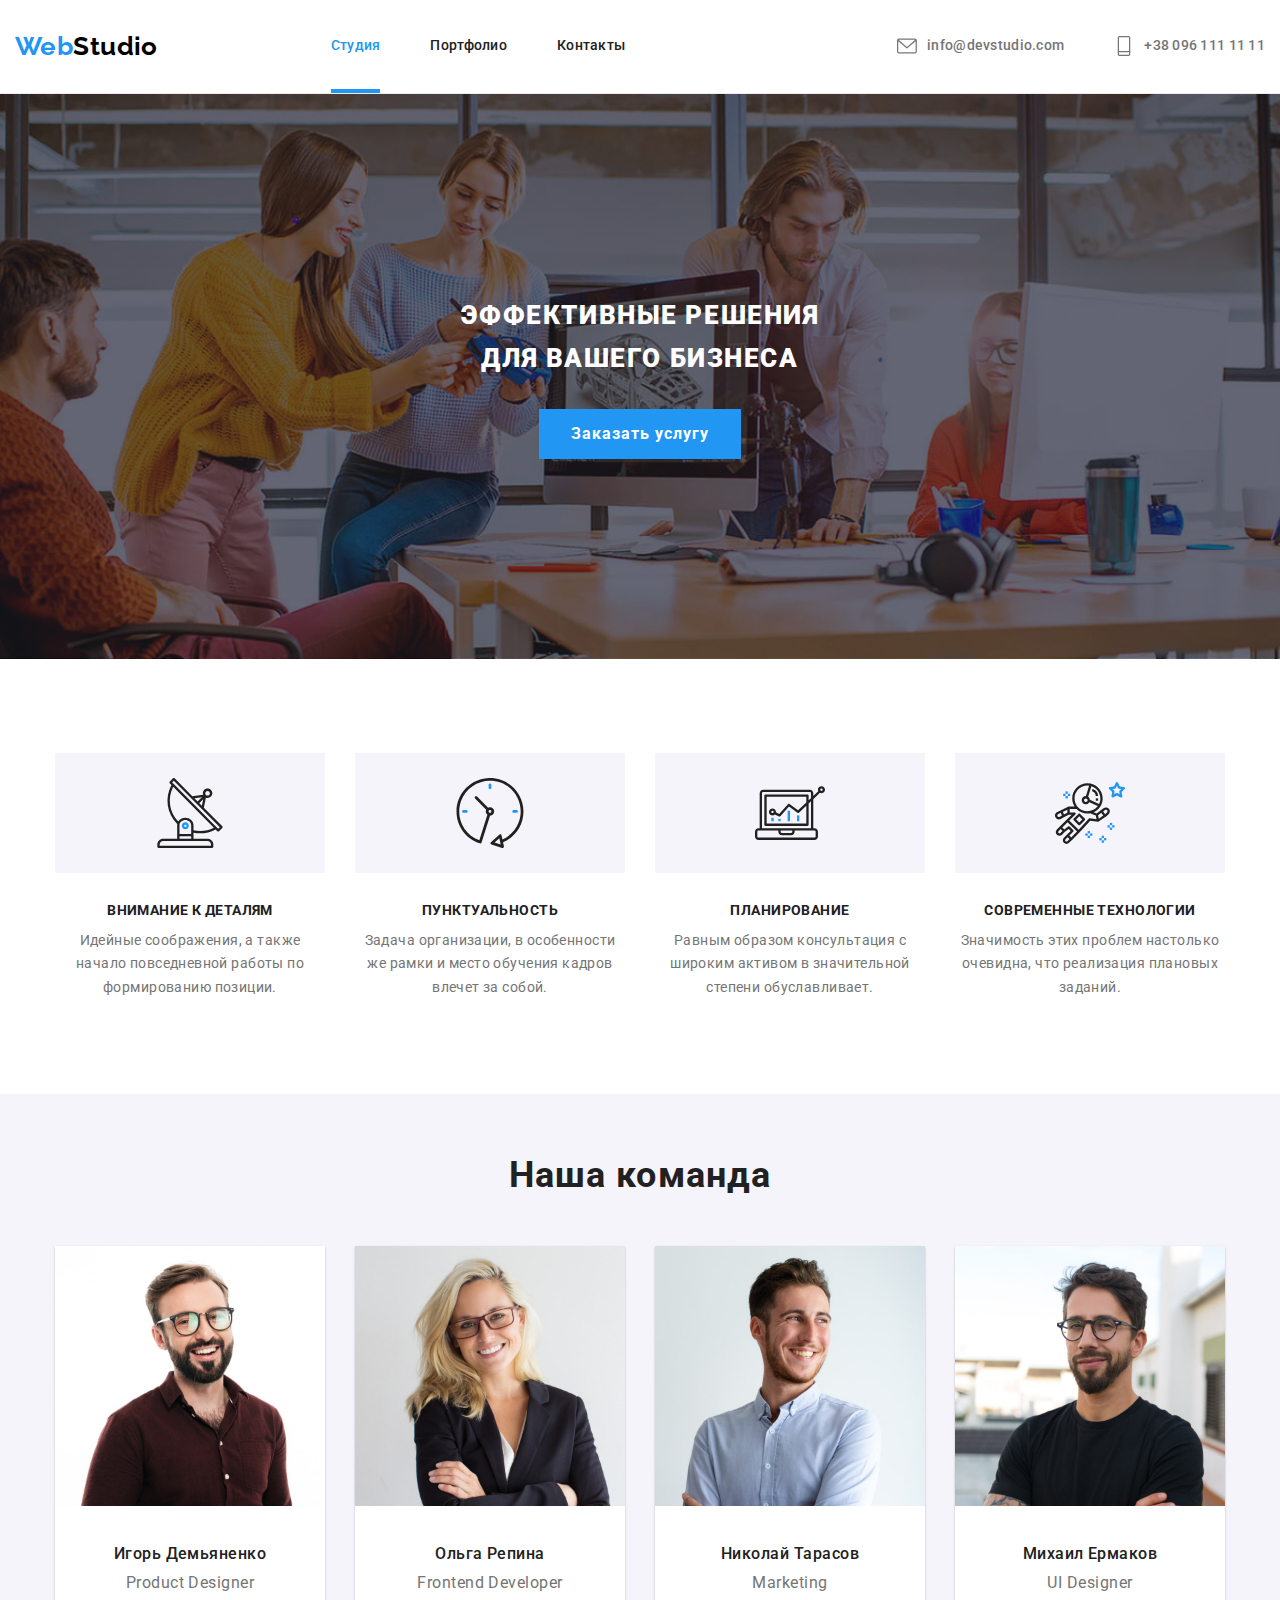
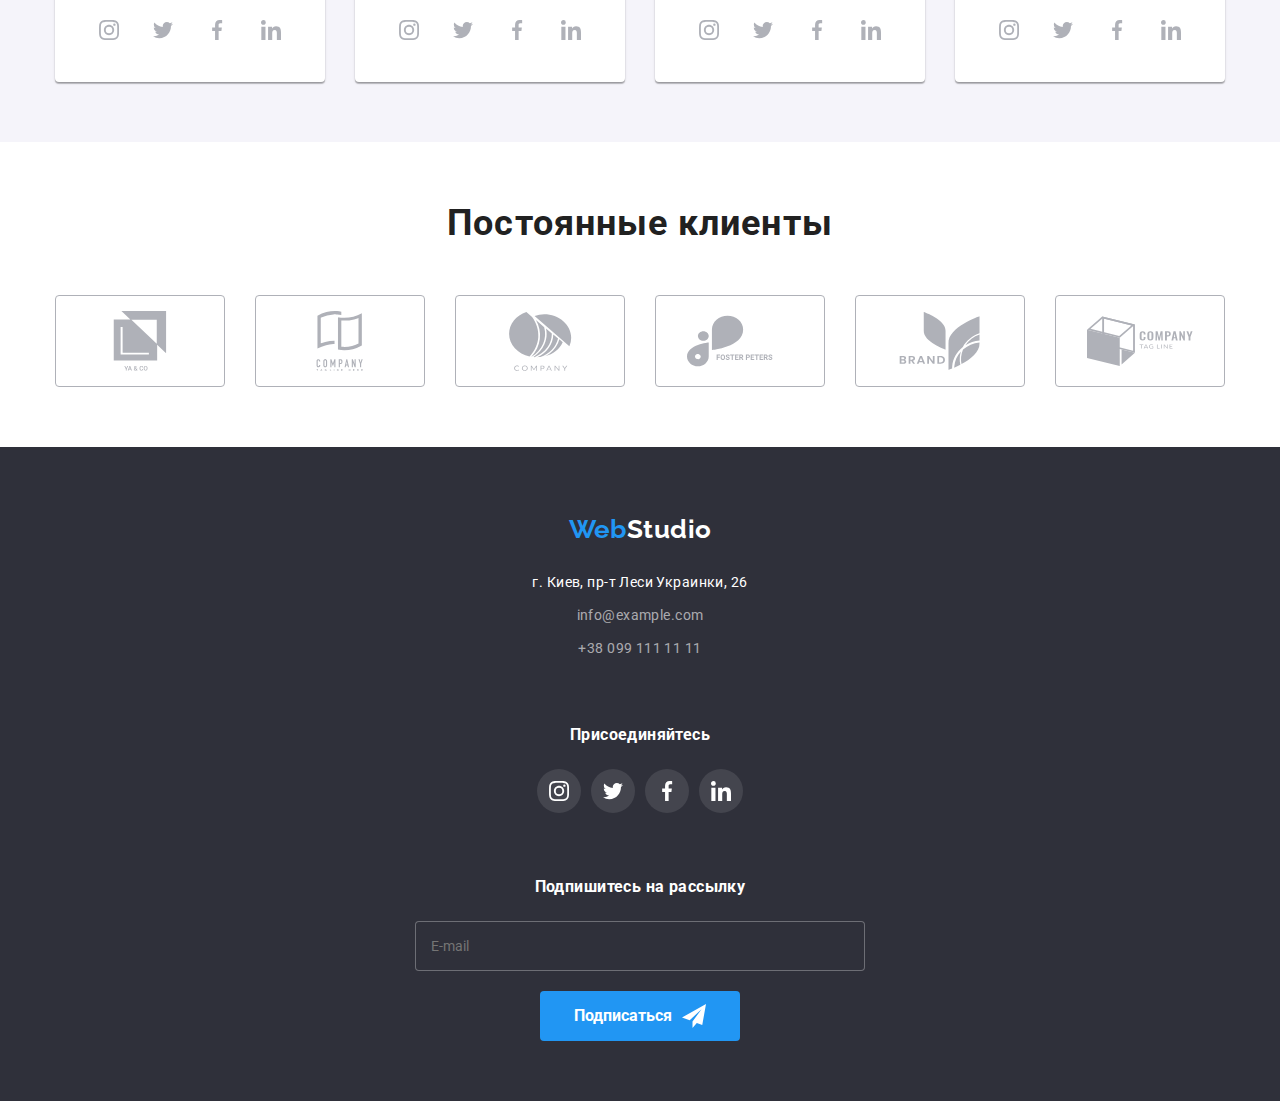
==== index.html @ 477fe124 "Media refactoring z-index for mobile menu fixing" ====
<!DOCTYPE html>
<html lang="ru">
  <head>
    <meta charset="UTF-8" />
    <meta http-equiv="X-UA-Compatible" content="IE=edge" />
    <meta name="viewport" content="width=device-width, initial-scale=1.0" />
    <title>WebStudio | Main</title>

    <!-- Main Fonts-->
    <link rel="preconnect" href="https://fonts.googleapis.com" />
    <link rel="preconnect" href="https://fonts.gstatic.com" crossorigin />
    <link
      href="https://fonts.googleapis.com/css2?family=Raleway:wght@700&family=Roboto:wght@400;500;700;900&display=swap"
      rel="stylesheet"
    />

    <!-- Styles normalize -->
    <link
      rel="stylesheet"
      href="https://cdn.jsdelivr.net/npm/modern-normalize@1.1.0/modern-normalize.min.css"
    />

    <!-- Main styles-->
    <link rel="stylesheet" href="./css/main.min.css" />
    <link rel="stylesheet" href="./css/styles.css" />
  </head>
  <body>
    <header class="header">
      <div class="container header-container">
        <a class="link--top-logo" href="./index.html"
          ><span class="logo__text">Web</span
          ><span class="logo__text logo__text--black">Studio</span></a
        >
        <div class="header__wrap" data-menu>
          <nav class="header__nav">
            <ul class="header__list-nav">
              <li class="header__item-nav">
                <a class="header__link current" href="./index.html">Студия</a>
              </li>
              <li class="header__item-nav">
                <a class="header__link" href="./portfolio.html">Портфолио</a>
              </li>
              <li class="header__item-nav">
                <a class="header__link" href="">Контакты</a>
              </li>
            </ul>
          </nav>
          <!--contacts-->
          <ul class="header__list-contacts">
            <li class="header__item-contacts">
              <a
                class="header__link header__link--main-color"
                href="tel:+380961111111"
              >
                <svg class="header__logo">
                  <use href="./images/sprite_opt.svg#icon-telephone"></use>
                </svg>
                +38 096 111 11 11</a
              >
            </li>
            <li class="header__item-contacts">
              <a
                class="header__link header__link--main-color"
                href="mailto:info@devstudio.com"
              >
                <svg class="header__logo">
                  <use href="./images/sprite_opt.svg#icon-envelope"></use>
                </svg>
                info@devstudio.com
              </a>
            </li>
          </ul>
        </div>
        <button type="button" class="mobile-menu__btn" data-menu-button>
          <svg class="mobile-menu__img">
            <use
              class="mobile-menu__img--open"
              href="images/sprite_opt.svg#mobile-menu-open"
            ></use>
            <use
              class="mobile-menu__img--close"
              href="images/sprite_opt.svg#mobile-menu-close"
            ></use>
          </svg>
        </button>
      </div>
    </header>
    <main>
      <!-- section Hero-->
      <section class="hero">
        <div class="container hero-container">
          <h1 class="hero__title">Эффективные решения для вашего бизнеса</h1>
          <button class="hero__btn" type="button" data-modal-open>
            Заказать услугу
          </button>
        </div>
      </section>
      <!-- section Why we-->
      <section class="whywe">
        <div class="container">
          <h2 class="sub-title--invisible">Почему выбрать нас?</h2>
          <ul class="whywe__list">
            <li class="whywe__item whywe__item--details">
              <h3 class="whywe__title">Внимание к деталям</h3>
              <p class="whywe__txt">
                Идейные соображения, а также начало повседневной работы по
                формированию позиции.
              </p>
            </li>
            <li class="whywe__item whywe__item--punctuality">
              <h3 class="whywe__title">Пунктуальность</h3>
              <p class="whywe__txt">
                Задача организации, в особенности же рамки и место обучения
                кадров влечет за собой.
              </p>
            </li>
            <li class="whywe__item whywe__item--planning">
              <h3 class="whywe__title">Планирование</h3>
              <p class="whywe__txt">
                Равным образом консультация с широким активом в значительной
                степени обуславливает.
              </p>
            </li>
            <li class="whywe__item whywe__item--modern">
              <h3 class="whywe__title">Современные технологии</h3>
              <p class="whywe__txt">
                Значимость этих проблем настолько очевидна, что реализация
                плановых заданий.
              </p>
            </li>
          </ul>
        </div>
      </section>
      <!-- section What we do-->
      <section class="whatwedo">
        <div class="container">
          <h2 class="sub-title">Чем мы занимаемся</h2>
          <ul class="whatwedo__list">
            <li class="whatwedo__item">
              <img
                class="whatwedo__img"
                src="./images/tablet_keyboard-min.jpg"
                alt="Рабочий стол с планшетом и клавиаторой"
                width="370"
                height="294"
              />
              <p class="whatwedo__desc">Десктопные приложения</p>
            </li>
            <li class="whatwedo__item">
              <img
                class="whatwedo__img"
                src="./images/note_phone-min.jpg"
                alt="Рабочий стол с ноутбуком"
                width="370"
                height="294"
              />
              <p class="whatwedo__desc">Мобильные приложения</p>
            </li>
            <li class="whatwedo__item">
              <img
                class="whatwedo__img"
                src="./images/tablet-min.jpg"
                alt="Планшет в руке у человека"
                width="370"
                height="294"
              />
              <p class="whatwedo__desc">Дизайнерские решения</p>
            </li>
          </ul>
        </div>
      </section>
      <!-- section Our team-->
      <section class="ourteam">
        <div class="container">
          <h2 class="sub-title">Наша команда</h2>
          <ul class="ourteam__list">
            <li class="ourteam__item">
              <img
                class="ourteam__img"
                src="./images/demyanenko-min.jpg"
                alt="Игорь Демьяненко"
                width="270"
                height="260"
              />
              <div class="ourteam__box">
                <h3 class="ourteam__title">Игорь Демьяненко</h3>
                <p class="ourteam__text" lang="en">Product Designer</p>
                <ul class="socials__list">
                  <li class="socials__item">
                    <a class="socials__link" href="">
                      <svg class="socials__logo socials__logo--grey">
                        <use
                          href="./images/sprite_opt.svg#icon-instagram"
                        ></use>
                      </svg>
                    </a>
                  </li>
                  <li class="socials__item">
                    <a class="socials__link" href="">
                      <svg class="socials__logo socials__logo--grey">
                        <use href="./images/sprite_opt.svg#icon-twitter"></use>
                      </svg>
                    </a>
                  </li>
                  <li class="socials__item">
                    <a class="socials__link" href="">
                      <svg class="socials__logo socials__logo--grey">
                        <use href="./images/sprite_opt.svg#icon-facebook"></use>
                      </svg>
                    </a>
                  </li>
                  <li class="socials__item">
                    <a class="socials__link" href="">
                      <svg class="socials__logo socials__logo--grey">
                        <use href="./images/sprite_opt.svg#icon-linkedin"></use>
                      </svg>
                    </a>
                  </li>
                </ul>
              </div>
            </li>
            <li class="ourteam__item">
              <img
                class="ourteam__img"
                src="./images/repina-min.jpg"
                alt="Ольга Репина"
                width="270"
                height="260"
              />
              <div class="ourteam__box">
                <h3 class="ourteam__title">Ольга Репина</h3>
                <p class="ourteam__text" lang="en">Frontend Developer</p>
                <ul class="socials__list">
                  <li class="socials__item">
                    <a class="socials__link" href="">
                      <svg class="socials__logo socials__logo--grey">
                        <use
                          href="./images/sprite_opt.svg#icon-instagram"
                        ></use>
                      </svg>
                    </a>
                  </li>
                  <li class="socials__item">
                    <a class="socials__link" href="">
                      <svg class="socials__logo socials__logo--grey">
                        <use href="./images/sprite_opt.svg#icon-twitter"></use>
                      </svg>
                    </a>
                  </li>
                  <li class="socials__item">
                    <a class="socials__link" href="">
                      <svg class="socials__logo socials__logo--grey">
                        <use href="./images/sprite_opt.svg#icon-facebook"></use>
                      </svg>
                    </a>
                  </li>
                  <li class="socials__item">
                    <a class="socials__link" href="">
                      <svg class="socials__logo socials__logo--grey">
                        <use href="./images/sprite_opt.svg#icon-linkedin"></use>
                      </svg>
                    </a>
                  </li>
                </ul>
              </div>
            </li>
            <li class="ourteam__item">
              <img
                class="ourteam__img"
                src="./images/tarasov-min.jpg"
                alt="Николай Тарасов"
                width="270"
                height="260"
              />
              <div class="ourteam__box">
                <h3 class="ourteam__title">Николай Тарасов</h3>
                <p class="ourteam__text" lang="en">Marketing</p>
                <ul class="socials__list">
                  <li class="socials__item">
                    <a class="socials__link" href="">
                      <svg class="socials__logo socials__logo--grey">
                        <use
                          href="./images/sprite_opt.svg#icon-instagram"
                        ></use>
                      </svg>
                    </a>
                  </li>
                  <li class="socials__item">
                    <a class="socials__link" href="">
                      <svg class="socials__logo socials__logo--grey">
                        <use href="./images/sprite_opt.svg#icon-twitter"></use>
                      </svg>
                    </a>
                  </li>
                  <li class="socials__item">
                    <a class="socials__link" href="">
                      <svg class="socials__logo socials__logo--grey">
                        <use href="./images/sprite_opt.svg#icon-facebook"></use>
                      </svg>
                    </a>
                  </li>
                  <li class="socials__item">
                    <a class="socials__link" href="">
                      <svg class="socials__logo socials__logo--grey">
                        <use href="./images/sprite_opt.svg#icon-linkedin"></use>
                      </svg>
                    </a>
                  </li>
                </ul>
              </div>
            </li>
            <li class="ourteam__item">
              <img
                class="ourteam__img"
                src="./images/ermakov-min.jpg"
                alt="Михаил Ермаков"
                width="270"
                height="260"
              />
              <div class="ourteam__box">
                <h3 class="ourteam__title">Михаил Ермаков</h3>
                <p class="ourteam__text" lang="en">UI Designer</p>
                <ul class="socials__list">
                  <li class="socials__item">
                    <a class="socials__link" href="">
                      <svg class="socials__logo socials__logo--grey">
                        <use
                          href="./images/sprite_opt.svg#icon-instagram"
                        ></use>
                      </svg>
                    </a>
                  </li>
                  <li class="socials__item">
                    <a class="socials__link" href="">
                      <svg class="socials__logo socials__logo--grey">
                        <use href="./images/sprite_opt.svg#icon-twitter"></use>
                      </svg>
                    </a>
                  </li>
                  <li class="socials__item">
                    <a class="socials__link" href="">
                      <svg class="socials__logo socials__logo--grey">
                        <use href="./images/sprite_opt.svg#icon-facebook"></use>
                      </svg>
                    </a>
                  </li>
                  <li class="socials__item">
                    <a class="socials__link" href="">
                      <svg class="socials__logo socials__logo--grey">
                        <use href="./images/sprite_opt.svg#icon-linkedin"></use>
                      </svg>
                    </a>
                  </li>
                </ul>
              </div>
            </li>
          </ul>
        </div>
      </section>

      <!-- section Our clients-->
      <section class="ourclients">
        <div class="container">
          <h2 class="sub-title">Постоянные клиенты</h2>
          <ul class="ourclients__list">
            <li class="ourclients__item">
              <a class="ourclients__link" href="">
                <svg class="ourclients__logo" width="41px" height="46.7px">
                  <use href="./images/sprite_opt.svg#icon-logo_yago"></use>
                </svg>
              </a>
            </li>
            <li class="ourclients__item">
              <a class="ourclients__link" href="">
                <svg class="ourclients__logo" width="40px" height="52px">
                  <use href="./images/sprite_opt.svg#icon-logo_company"></use>
                </svg>
              </a>
            </li>
            <li class="ourclients__item">
              <a class="ourclients__link" href="">
                <svg class="ourclients__logo" width="43.46px" height="41.18px">
                  <use href="./images/sprite_opt.svg#icon-logo_company2"></use>
                </svg>
              </a>
            </li>
            <li class="ourclients__item">
              <a class="ourclients__link" href="">
                <svg class="ourclients__logo" width="84.44px" height="40.62px">
                  <use
                    href="./images/sprite_opt.svg#icon-logo_foster"
                  ></use></svg
              ></a>
            </li>
            <li class="ourclients__item">
              <a class="ourclients__link" href="">
                <svg class="ourclients__logo" width="62.644px" height="45.43px">
                  <use
                    href="./images/sprite_opt.svg#icon-logo_brand"
                  ></use></svg
              ></a>
            </li>
            <li class="ourclients__item">
              <a class="ourclients__link" href="">
                <svg class="ourclients__logo" width="93.79px" height="43.93px">
                  <use
                    href="./images/sprite_opt.svg#icon-logo_tagline"
                  ></use></svg
              ></a>
            </li>
          </ul>
        </div>
      </section>
    </main>
    <footer class="footer">
      <div class="container footer-box">
        <div class="footer__wraper">
          <div class="footer__block footer__block--first">
            <a class="link--bottom-logo" href="./index.html"
              ><span class="logo__text">Web</span
              ><span class="logo__text logo__text--white">Studio</span></a
            >
            <address class="address">
              <ul class="footer__list">
                <li class="footer__item">
                  <a
                    class="footer__link footer__link--white"
                    href="https://goo.gl/maps/3AkkoBd3nNiCAt4s5"
                    target="_blank"
                    rel="noreferrer noopener"
                  >
                    г. Киев, пр-т Леси Украинки, 26
                  </a>
                </li>
                <li class="footer__item">
                  <a class="footer__link" href="mailto:info@example.com"
                    >info@example.com</a
                  >
                </li>
                <li class="footer__item">
                  <a class="footer__link" href="tel:+380991111111"
                    >+38 099 111 11 11</a
                  >
                </li>
              </ul>
            </address>
          </div>
          <div class="footer__block">
            <h3 class="footer__title">Присоединяйтесь</h3>
            <div class="footer__item">
              <ul class="socials__list">
                <li class="socials__item">
                  <a class="socials__link" href="">
                    <svg class="socials__logo">
                      <use href="./images/sprite_opt.svg#icon-instagram"></use>
                    </svg>
                  </a>
                </li>
                <li class="socials__item">
                  <a class="socials__link" href="">
                    <svg class="socials__logo">
                      <use href="./images/sprite_opt.svg#icon-twitter"></use>
                    </svg>
                  </a>
                </li>
                <li class="socials__item">
                  <a class="socials__link" href="">
                    <svg class="socials__logo">
                      <use href="./images/sprite_opt.svg#icon-facebook"></use>
                    </svg>
                  </a>
                </li>
                <li class="socials__item">
                  <a class="socials__link" href="">
                    <svg class="socials__logo">
                      <use href="./images/sprite_opt.svg#icon-linkedin"></use>
                    </svg>
                  </a>
                </li>
              </ul>
            </div>
          </div>
        </div>
        <div class="footer__wraper">
          <div class="footer__form">
            <h3 class="footer__title">Подпишитесь на рассылку</h3>
            <form class="subscribe__form" name="footer-subscribe-email-letters">
              <input
                class="subscribe__input"
                type="email"
                name="subscribe-email"
                id="subscribe-email"
                placeholder="E-mail"
              />
              <button class="subscribe__btn" type="submit">
                Подписаться
                <svg class="subscribe__logo">
                  <use href="images/sprite_opt.svg#icon-send"></use>
                </svg>
              </button>
            </form>
          </div>
        </div>
      </div>
    </footer>
    <!--Modal window-->
    <div class="backdrop is-hidden" data-modal>
      <div class="modal__window">
        <button type="button" class="modal__btn" data-modal-close>
          <svg class="modal__img">
            <use href="images/sprite_opt.svg#btn-close"></use>
          </svg>
        </button>

        <h3 class="modal__title">Оставьте свои данные, мы вам перезвоним</h3>
        <form class="modal__form">
          <label class="form__label">
            <span class="form__text">Имя</span>
            <input
              class="form__field"
              type="text"
              name="name"
              placeholder=" "
            />
            <svg class="form__logo">
              <use href="images/sprite_opt.svg#icon-person"></use>
            </svg>
          </label>

          <label class="form__label">
            <span class="form__text">Телефон</span>
            <input class="form__field" type="tel" name="tel" placeholder=" " />
            <svg class="form__logo">
              <use href="images/sprite_opt.svg#icon-phone"></use>
            </svg>
          </label>

          <label class="form__label">
            <span class="form__text">Почта</span>
            <input
              class="form__field"
              type="email"
              name="mail"
              placeholder=" "
            />
            <svg class="form__logo">
              <use href="images/sprite_opt.svg#icon-email"></use>
            </svg>
          </label>

          <label class="form__label">
            <span class="form__text">Комментарий</span>
            <textarea
              class="form__field form__field--textarea"
              name="comments"
              placeholder=" "
              cols="30"
              rows="10"
            ></textarea>
          </label>

          <label class="form__label form__label--checkbox">
            <input
              class="form__input--checked"
              type="checkbox"
              name="agreement"
            />
            <span class="form__input--custom-checked">
              <svg class="form__logo--checked">
                <use href="images/sprite_opt.svg#icon-checked"></use>
              </svg>
            </span>
            <span class="form__text--agreement">
              Соглашаюсь с рассылкой и принимаю
              <span><a href="" class="form__link">Условия договора</a></span>
            </span>
          </label>

          <button class="form__button" type="submit">Отправить</button>
        </form>
      </div>
    </div>
    <!-- Scrip for modal window and mobile menu-->

    <script src="./js/menu.js"></script>
    <script src="./js/modal.js"></script>
  </body>
</html>
---- css/main.min.css ----
:root{--main-font: Roboto, sans-serif;--secondary-font: Raleway, sans-serif;--main-black-color: #212121;--main-color: #757575;--nav-hover-color: #2196f3;--section-background-color: #2f303a}.socials__list,.header__list-nav,.header__list-contacts,.whywe__list,.whatwedo__list,.ourteam__list,.ourclients__list,.menu__list,.examples__list,.footer__list{margin:0;padding:0;list-style:none}.link--top-logo,.link--bottom-logo,.header__link,.examples__link,.footer__link{text-decoration:none}.current.link--top-logo,.current.link--bottom-logo,.current.header__link,.current.examples__link,.current.footer__link{color:var(--nav-hover-color)}@media screen and (min-width: 768px){.current.link--top-logo::after,.current.link--bottom-logo::after,.current.header__link::after,.current.examples__link::after,.current.footer__link::after{content:"";position:absolute;left:0;bottom:-39px;display:block;width:100%;height:4px;background-color:var(--nav-hover-color)}}body{font-family:var(--main-font);font-weight:400;font-size:14px;line-height:1.71;letter-spacing:0.03em;color:var(--main-color);tab-size:0px}h1,h2,h3,h4,h5,p{margin:0px}.container{margin-left:auto;margin-right:auto}@media screen and (min-width: 1200px){.container{padding-left:15px;padding-right:15px}}.sub-title{font-weight:700;font-size:36px;line-height:1.17;letter-spacing:0.03em;text-align:center;margin-bottom:50px;color:var(--main-black-color)}.sub-title--invisible{display:none}.socials__list{display:flex;align-items:center}.socials__item{margin-right:10px}.socials__item:last-child{margin-right:0}.socials__link{display:flex;align-items:center;justify-content:center;width:44px;height:44px;border-radius:50%;background-color:rgba(255,255,255,0.1);transition:background-color 250ms cubic-bezier(0.4, 0, 0.2, 1)}.socials__link:hover,.socials__link:focus{background-color:#2196f3}.socials__logo{width:20px;height:20px;fill:#ffffff}.socials__logo--grey{fill:#afb1b8;transition:fill 250ms cubic-bezier(0.4, 0, 0.2, 1)}.socials__link:hover .socials__logo--grey,.socials__link:focus .socials__logo--grey{fill:#ffffff}.header{position:relative;padding-top:24px;padding-bottom:17px;background-color:#ffffff;border-bottom:1px solid #ececec}@media screen and (min-width: 1200px){.header{padding-bottom:25px}}.header-container{align-items:center;padding-left:15px;padding-right:15px}@media screen and (min-width: 768px){.header-container{display:flex}}@media screen and (min-width: 1200px){.link--top-logo{margin-right:93px}}.link--bottom-logo{display:block;margin-bottom:20px}.logo__text{font-family:var(--secondary-font);font-weight:700;font-size:24px;color:#2196f3}@media screen and (min-width: 1200px){.logo__text{font-size:26px}}.logo__text--white{color:#ffffff}.logo__text--black{color:#000000}.header__wrap{display:flex;justify-content:space-between;width:100%;z-index:1}@media screen and (max-width: 767px){.header__wrap{position:fixed;top:0;left:0;flex-direction:column;justify-content:space-between;width:100%;height:100vh;padding:48px 40px;background-color:#fff;visibility:hidden}.header__wrap.is-open{visibility:visible;pointer-events:initial}}@media screen and (min-width: 768px){.header__wrap{align-items:center;margin-left:80px}}.mobile-menu__btn{position:absolute;right:15px;top:20px;width:40px;height:40px;padding:0;z-index:1;box-sizing:border-box;background-color:transparent;border:0;cursor:pointer}.mobile-menu__btn:hover .mobile-menu__img{fill:#2196f3}.mobile-menu__btn.is-active{position:fixed}@media screen and (min-width: 768px){.mobile-menu__btn{display:none}}.mobile-menu__img{width:40px;height:40px;fill:#000000;transition:fill 250ms cubic-bezier(0.4, 0, 0.2, 1)}.mobile-menu__img--open{opacity:1}.mobile-menu__img--close{opacity:0}.mobile-menu__btn.is-active .mobile-menu__img--open{opacity:0}.mobile-menu__btn.is-active .mobile-menu__img--close{opacity:1}.header__list-nav{padding:0px}@media screen and (min-width: 768px){.header__list-nav{display:flex}}.header__list-contacts{padding:0px}@media screen and (min-width: 768px){.header__list-contacts{display:flex;flex-direction:column}}@media screen and (min-width: 1200px){.header__list-contacts{flex-direction:row}}.header__item-nav{position:relative;margin-right:50px}@media screen and (max-width: 767px){.header__item-nav{margin-bottom:32px}.header__item-nav:last-child{margin-bottom:0px}}.header__item-nav:last-child{margin-right:0px}.header__item-contacts:last-child{order:-1;margin-bottom:12px}@media screen and (min-width: 1200px){.header__item-contacts:last-child{margin-right:50px;margin-bottom:0px}}.header__logo{width:20px;height:20px;margin-right:10px;fill:var(--main-color);transition:fill 250ms cubic-bezier(0.4, 0, 0.2, 1)}.header__link:hover .header__logo,.header__link:focus .header__logo{fill:var(--nav-hover-color)}@media screen and (max-width: 767px){.header__logo{display:none}}.header__link{display:flex;align-items:center;font-weight:500;font-size:12px;line-height:1.14;letter-spacing:0.02em;color:var(--main-black-color);transition:color 250ms cubic-bezier(0.4, 0, 0.2, 1)}.header__link--main-color{color:var(--main-color)}.header__link:hover,.header__link:focus,.header__link:active{color:var(--nav-hover-color)}@media screen and (max-width: 767px){.header__link{font-weight:500;font-size:40px;line-height:1.18;letter-spacing:0.02em}.header__link[href="mailto:info@devstudio.com"]{font-size:24px;line-height:1.67}}@media screen and (min-width: 1200px){.header__link{font-size:14px}}.hero{padding:200px 0px;max-width:1600px;background-image:linear-gradient(rgba(47,48,58,0.4), rgba(47,48,58,0.4)),url(../images/hero_bg_Img.png);background-repeat:no-repeat;background-position:center;background-size:cover}.hero-container{text-align:center}.hero__title{font-weight:900;font-size:26px;line-height:1.62;max-width:360px;margin-left:auto;margin-right:auto;margin-bottom:30px;letter-spacing:0.06em;text-transform:uppercase;color:#ffffff}.hero__btn{font-family:inherit;font-weight:700;font-size:16px;line-height:1.87;text-align:center;letter-spacing:0.06em;padding:10px 32px;border:0px;cursor:pointer;background-color:#2196f3;color:#ffffff;transition:background-color 250ms cubic-bezier(0.4, 0, 0.2, 1)}.hero__btn:hover{background-color:#188ce8}.whywe{padding-top:94px;padding-bottom:94px}.whywe__list{display:flex;flex-wrap:wrap;margin:-15px;margin-left:auto;margin-right:auto}@media screen and (min-width: 480px){.whywe__list{max-width:480px}}@media screen and (min-width: 768px){.whywe__list{max-width:768px}}@media screen and (min-width: 1200px){.whywe__list{max-width:1200px;flex-wrap:nowrap}}.whywe__item{width:100%;max-width:450px;text-align:center;margin:15px}@media screen and (min-width: 768px){.whywe__item{flex-basis:354px}}@media screen and (min-width: 1200px){.whywe__item{flex-basis:270px}}.whywe__item::before{display:block;content:"";width:100%;max-width:450px;height:120px;margin-bottom:30px;background-size:contain;background-position:center;background-repeat:no-repeat;background-size:auto 70px;background-color:#f5f4fa}@media screen and (min-width: 768px){.whywe__item::before{flex-basis:354px}}@media screen and (min-width: 1200px){.whywe__item::before{flex-basis:270px}}.whywe__item--details::before{background-image:url(../images/antenna.svg)}.whywe__item--punctuality::before{background-image:url(../images/clock.svg)}.whywe__item--planning::before{background-image:url(../images/diagram.svg)}.whywe__item--modern::before{background-image:url(../images/astronaut.svg)}.whywe__title{font-weight:700;font-size:14px;line-height:1.14;letter-spacing:0.03em;text-transform:uppercase;margin-bottom:10px;color:var(--main-black-color)}.whywe__text{font-size:14px;line-height:1.71;letter-spacing:0.03em;color:var(--main-color)}@media screen and (max-width: 1480px){.whatwedo{display:none}}.whatwedo__list{display:flex}.whatwedo__item{position:relative;margin-right:30px}.whatwedo__item:last-child{margin-right:0}.whatwedo__desc{display:flex;position:absolute;width:370px;height:70px;right:0;bottom:0;align-items:center;justify-content:center;font-family:"Roboto";font-style:normal;font-weight:700;font-size:14px;line-height:1.14;text-align:center;letter-spacing:0.03em;text-transform:uppercase;color:#ffffff;background-color:rgba(47,48,58,0.8)}.ourteam{padding-top:60px;padding-bottom:60px;background-color:#f5f4fa}.ourteam__list{display:flex;flex-wrap:wrap;margin:-15px;margin-left:auto;margin-right:auto}@media screen and (min-width: 480px){.ourteam__list{max-width:480px}}@media screen and (min-width: 768px){.ourteam__list{max-width:768px}}@media screen and (min-width: 1200px){.ourteam__list{max-width:1200px;flex-wrap:nowrap}}.ourteam__item{background-color:#ffffff;width:100%;max-width:450px;text-align:center;margin:15px;box-shadow:0px 1px 3px rgba(0,0,0,0.12),0px 1px 1px rgba(0,0,0,0.14),0px 2px 1px rgba(0,0,0,0.2);border-radius:0px 0px 4px 4px}@media screen and (min-width: 768px){.ourteam__item{flex-basis:354px}}@media screen and (min-width: 1200px){.ourteam__item{flex-basis:270px}}.ourteam__box{display:flex;flex-direction:column;align-items:center;padding-top:30px;padding-bottom:30px}.ourteam__title{display:block;font-weight:500;font-size:16px;line-height:19px;letter-spacing:0.03em;margin-bottom:10px;color:#212121}.ourteam__text{display:block;padding-bottom:16px;font-size:16px;line-height:1.19;letter-spacing:0.03em;color:var(--main-color)}.ourclients{padding-top:60px;padding-bottom:60px}.ourclients__list{display:flex;justify-content:center;flex-wrap:wrap;margin:-15px;margin-left:auto;margin-right:auto}@media screen and (min-width: 480px){.ourclients__list{max-width:480px}}@media screen and (min-width: 756px){.ourclients__list{max-width:756px}}@media screen and (min-width: 1200px){.ourclients__list{max-width:1200px;flex-wrap:nowrap}}.ourclients__item{flex-basis:210px;height:92px;margin:15px}@media screen and (min-width: 1200px){.ourclients__item{flex-basis:170px}}.ourclients__link{display:flex;align-items:center;justify-content:center;width:100%;height:100%;border:1px solid #afb1b8;box-sizing:border-box;border-radius:4px;transition:border 250ms cubic-bezier(0.4, 0, 0.2, 1)}.ourclients__link:hover,.ourclients__link:focus{border:1px solid #2196f3}.ourclients__logo{width:106px;height:60px;fill:#afb1b8;transition:fill 250ms cubic-bezier(0.4, 0, 0.2, 1)}.ourclients__link:hover .ourclients__logo,.ourclients__link:focus .ourclients__logo{fill:#2196f3}.menu__list{display:flex;justify-content:center;margin-bottom:50px}.menu__item:not(:last-child){margin-right:8px}.menu__btn{font-family:inherit;font-weight:500;font-size:16px;line-height:1.62;padding:6px 22px;text-align:center;letter-spacing:0.03em;cursor:pointer;background-color:#f5f4fa;color:var(--main-black-color);border:0px;border-radius:4px;transition:background-color 250ms cubic-bezier(0.4, 0, 0.2, 1),color 250ms cubic-bezier(0.4, 0, 0.2, 1),box-shadow 250ms cubic-bezier(0.4, 0, 0.2, 1)}.menu__btn:hover,.menu__btn:focus,.menu__btn:active{background-color:var(--nav-hover-color);color:#ffffff;box-shadow:0px 3px 1px rgba(0,0,0,0.1),0px 1px 2px rgba(0,0,0,0.08),0px 2px 2px rgba(0,0,0,0.12)}.examples__list{display:flex;flex-wrap:wrap;row-gap:30px;column-gap:30px}.examples__item{background-color:#ffffff}.examples__wrap{position:relative;overflow:hidden}.examples__desc{display:block;position:absolute;align-items:center;justify-content:center;top:0;left:0;width:100%;height:100%;padding:63px 24px;font-family:"Roboto";font-style:normal;font-weight:400;font-size:18px;line-height:1.56;letter-spacing:0.03em;color:#ffffff;background-color:rgba(33,150,243,0.9);transform:translatey(302px);transition-property:transform;transition-duration:250ms;transition-timing-function:cubic-bezier(0.4, 0, 0.2, 1)}.examples__link:hover .examples__desc{transform:translateY(0)}.examples__link{display:block;transition:box-shadow 250ms cubic-bezier(0.4, 0, 0.2, 1)}.examples__link:hover,.examples__link:focus{box-shadow:0px 1px 1px rgba(0,0,0,0.12),0px 4px 4px rgba(0,0,0,0.06),1px 4px 6px rgba(0,0,0,0.16)}.examples__box{padding:20px 24px;border-bottom:1px solid #eeeeee;border-left:1px solid #eeeeee;border-right:1px solid #eeeeee}.examples__title{font-weight:700;font-size:18px;line-height:2;letter-spacing:0.06em;margin-bottom:4px;color:var(--main-black-color)}.examples__text{font-size:16px;line-height:1.87;letter-spacing:0.03em;color:var(--main-color)}.portfolio{padding-top:94px;padding-bottom:94px}.menu__list{display:flex;justify-content:center;margin-bottom:50px}.menu__item:not(:last-child){margin-right:8px}.menu__btn{font-family:inherit;font-weight:500;font-size:16px;line-height:1.62;padding:6px 22px;text-align:center;letter-spacing:0.03em;cursor:pointer;background-color:#f5f4fa;color:var(--main-black-color);border:0px;border-radius:4px;transition:background-color 250ms cubic-bezier(0.4, 0, 0.2, 1),color 250ms cubic-bezier(0.4, 0, 0.2, 1),box-shadow 250ms cubic-bezier(0.4, 0, 0.2, 1)}.menu__btn:hover,.menu__btn:focus,.menu__btn:active{background-color:var(--nav-hover-color);color:#ffffff;box-shadow:0px 3px 1px rgba(0,0,0,0.1),0px 1px 2px rgba(0,0,0,0.08),0px 2px 2px rgba(0,0,0,0.12)}.examples__list{display:flex;flex-wrap:wrap;row-gap:30px;column-gap:30px}.examples__item{background-color:#ffffff}.examples__wrap{position:relative;overflow:hidden}.examples__desc{display:block;position:absolute;align-items:center;justify-content:center;top:0;left:0;width:100%;height:100%;padding:63px 24px;font-family:"Roboto";font-style:normal;font-weight:400;font-size:18px;line-height:1.56;letter-spacing:0.03em;color:#ffffff;background-color:rgba(33,150,243,0.9);transform:translatey(302px);transition-property:transform;transition-duration:250ms;transition-timing-function:cubic-bezier(0.4, 0, 0.2, 1)}.examples__link:hover .examples__desc{transform:translateY(0)}.examples__link{display:block;transition:box-shadow 250ms cubic-bezier(0.4, 0, 0.2, 1)}.examples__link:hover,.examples__link:focus{box-shadow:0px 1px 1px rgba(0,0,0,0.12),0px 4px 4px rgba(0,0,0,0.06),1px 4px 6px rgba(0,0,0,0.16)}.examples__box{padding:20px 24px;border-bottom:1px solid #eeeeee;border-left:1px solid #eeeeee;border-right:1px solid #eeeeee}.examples__title{font-weight:700;font-size:18px;line-height:2;letter-spacing:0.06em;margin-bottom:4px;color:var(--main-black-color)}.examples__text{font-size:16px;line-height:1.87;letter-spacing:0.03em;color:var(--main-color)}.footer{padding-top:60px;padding-bottom:60px;background-color:var(--section-background-color)}.footer__block{display:flex;flex-direction:column;align-items:center;width:100%;margin-bottom:60px}.footer__item:not(:last-child){margin-bottom:9px}.footer__link{font-style:normal;font-size:14px;line-height:1.71;letter-spacing:0.03em;color:rgba(255,255,255,0.6)}.footer__link--white{color:#ffffff}.footer-box{text-align:center;margin-left:15px;margin-right:15px}.footer__title{color:white;margin-bottom:20px}.subscribe__form{display:flex;flex-direction:column;align-items:center;width:100%}.subscribe__input{width:100%;max-width:450px;height:50px;padding:15px;margin-left:15px;margin-right:15px;margin-bottom:20px;outline:none;border-radius:4px;border:1px solid rgba(255,255,255,0.3);background-color:#2f303a;color:rgba(255,255,255,0.6)}.subscribe__btn{display:flex;align-items:center;justify-content:center;width:200px;height:50px;border:0;border-radius:4px;font-family:"Roboto";font-style:normal;font-weight:700;font-size:16px;line-height:1.88;color:#ffffff;background-color:#2196f3;cursor:pointer}.subscribe__logo{width:24px;height:24px;margin-left:10px;fill:#ffffff}.backdrop{position:fixed;width:100vw;height:100vh;top:0px;left:50%;transform:translateX(-50%);background-color:rgba(0,0,0,0.2);opacity:1;visibility:visible;pointer-events:initial;transition:opacity 250ms, visibility 250ms}.modal__window{position:absolute;top:50%;left:50%;transform:translate(-50%, -50%);width:528px;height:581px;padding:0 40px;background-color:#ffffff}.modal__btn{position:absolute;right:8px;top:8px;width:30px;height:30px;border-radius:50%;background-color:#ffffff;border:1px solid rgba(0,0,0,0.1);box-sizing:border-box;cursor:pointer}.modal__btn:hover .modal__img{fill:#2196f3}.modal__img{width:11px;height:11px;fill:#000000;transition:fill 250ms cubic-bezier(0.4, 0, 0.2, 1)}.modal__form{display:flex;flex-direction:column;align-items:center}.modal__title{margin-top:40px;margin-bottom:20px;font-family:"Roboto";font-style:normal;font-weight:700;font-size:20px;line-height:1.15;text-align:center;letter-spacing:0.03em;color:#212121}.is-hidden{opacity:0;visibility:hidden;pointer-events:none}.form__label{position:relative;display:flex;flex-direction:column;margin-bottom:10px;width:100%}.form__label--checkbox{position:relative;display:flex;flex-direction:row;align-items:baseline}.form__text{margin-bottom:4px;font-family:"Roboto";font-style:normal;font-weight:400;font-size:12px;line-height:1.17;letter-spacing:0.01em;color:#757575}.form__text--agreement{font-size:14px;letter-spacing:0.03em}.form__link{color:#2196f3}.form__field{width:100%;height:40px;padding:11px 12px;padding-left:28px;outline:none;cursor:pointer;border:1px solid rgba(33,33,33,0.2);box-sizing:border-box;border-radius:4px;transition:border-color 250ms cubic-bezier(0.4, 0, 0.2, 1)}.form__field--textarea{resize:none;height:120px}.form__field:hover,.form__field:focus{border:2px solid #2196f3}.form__logo{position:absolute;top:30px;left:11px;width:18px;height:18px;fill:#212121;transition:fill 250ms cubic-bezier(0.4, 0, 0.2, 1)}.form__logo--checked{width:11px;height:8px}.form__field:hover+.form__logo,.form__field:focus+.form__logo{fill:#2196f3}.form__input--checked{position:absolute;top:0;right:0;-webkit-appearance:none;-moz-appearance:none;appearance:none}.form__input--custom-checked{display:flex;align-items:center;justify-content:center;width:16px;height:15px;border:1px solid;border-color:#000000;border-radius:2px;margin-right:7px;transition:background-color 250ms cubic-bezier(0.4, 0, 0.2, 1),border-color 250ms cubic-bezier(0.4, 0, 0.2, 1)}.form__input--checked:focus+.form__input--custom-checked{border-color:#2196f3}.form__input--checked:checked+.form__input--custom-checked{border-color:#2196f3;background-color:#2196f3}.form__button{width:200px;height:50px;background:#2196f3;border:0;border-radius:4px;transition:background-color 250ms cubic-bezier(0.4, 0, 0.2, 1),box-shadow 250ms cubic-bezier(0.4, 0, 0.2, 1);color:#ffffff;font-family:"Roboto";font-style:normal;font-weight:700;font-size:16px;line-height:1.88;cursor:pointer}.form__button:hover{background-color:#188ce8;box-shadow:0px 4px 4px rgba(0,0,0,0.15)}
/*# sourceMappingURL=main.min.css.map */
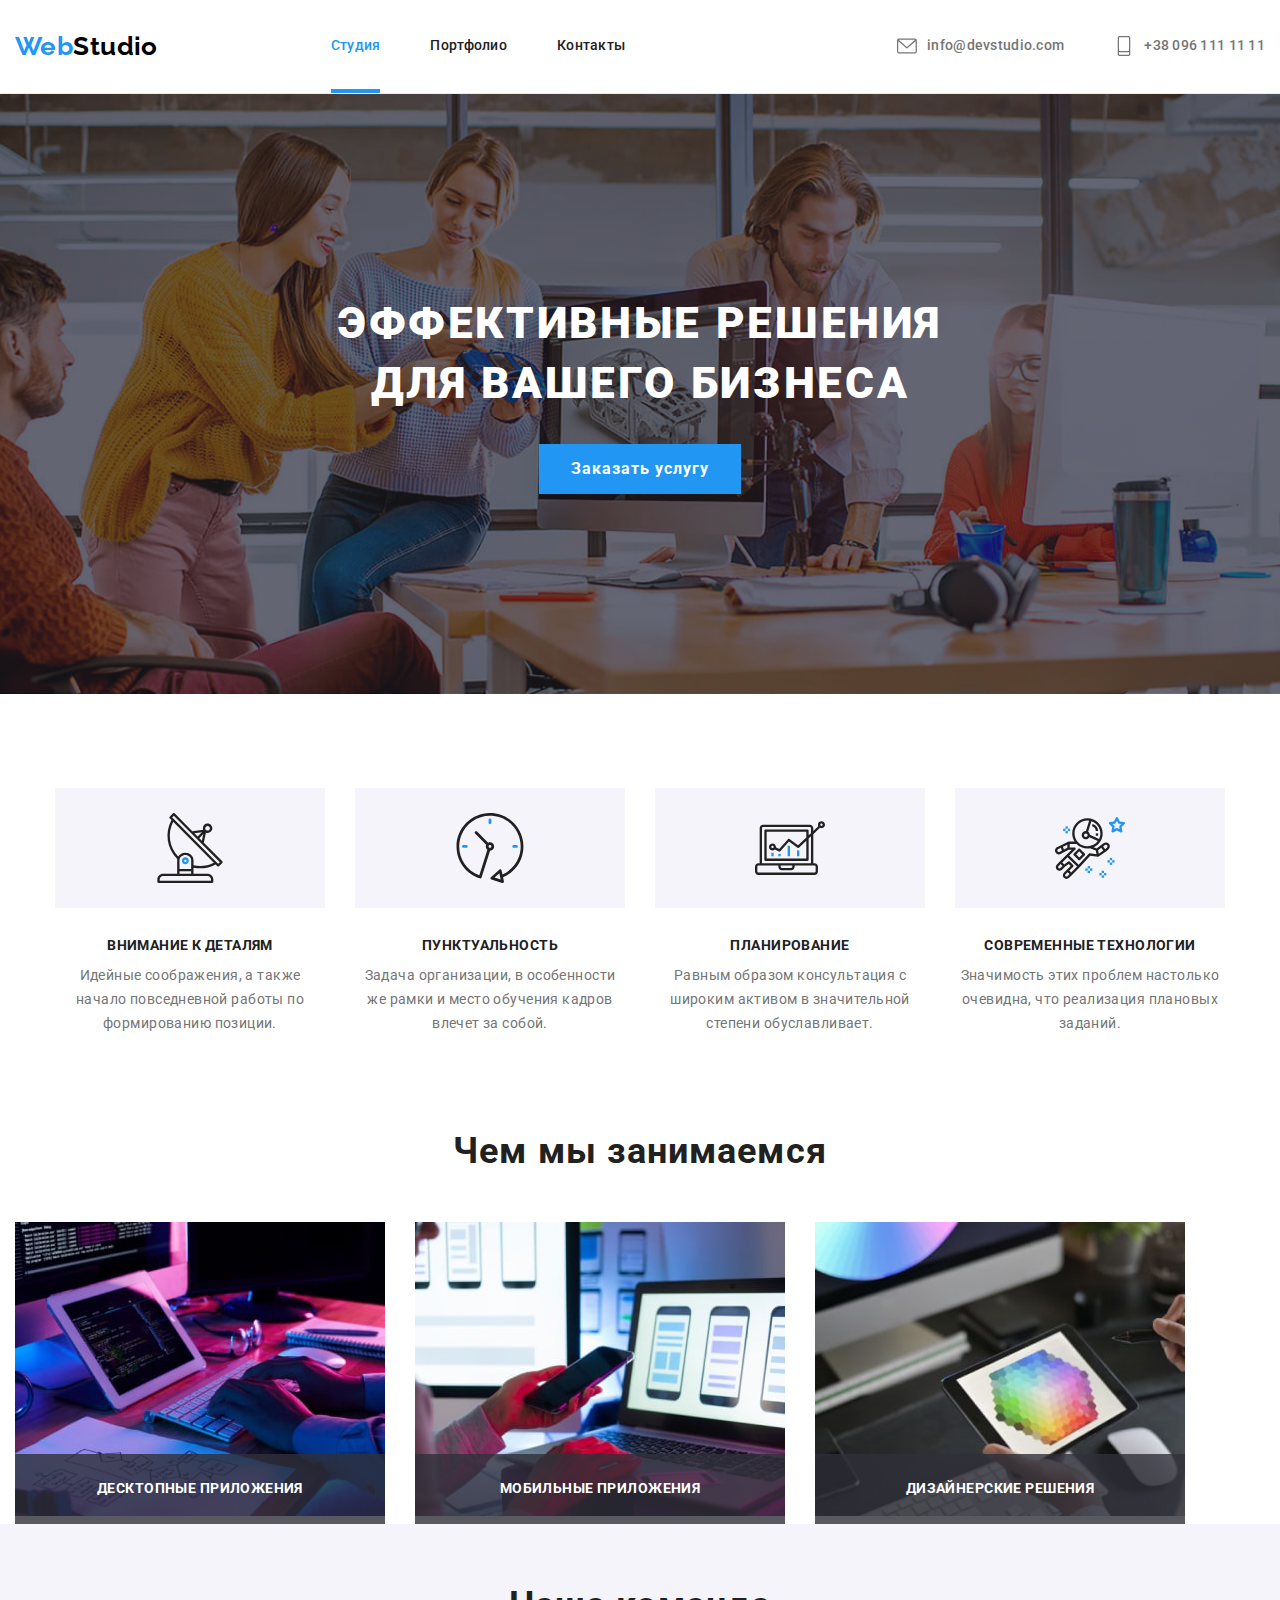
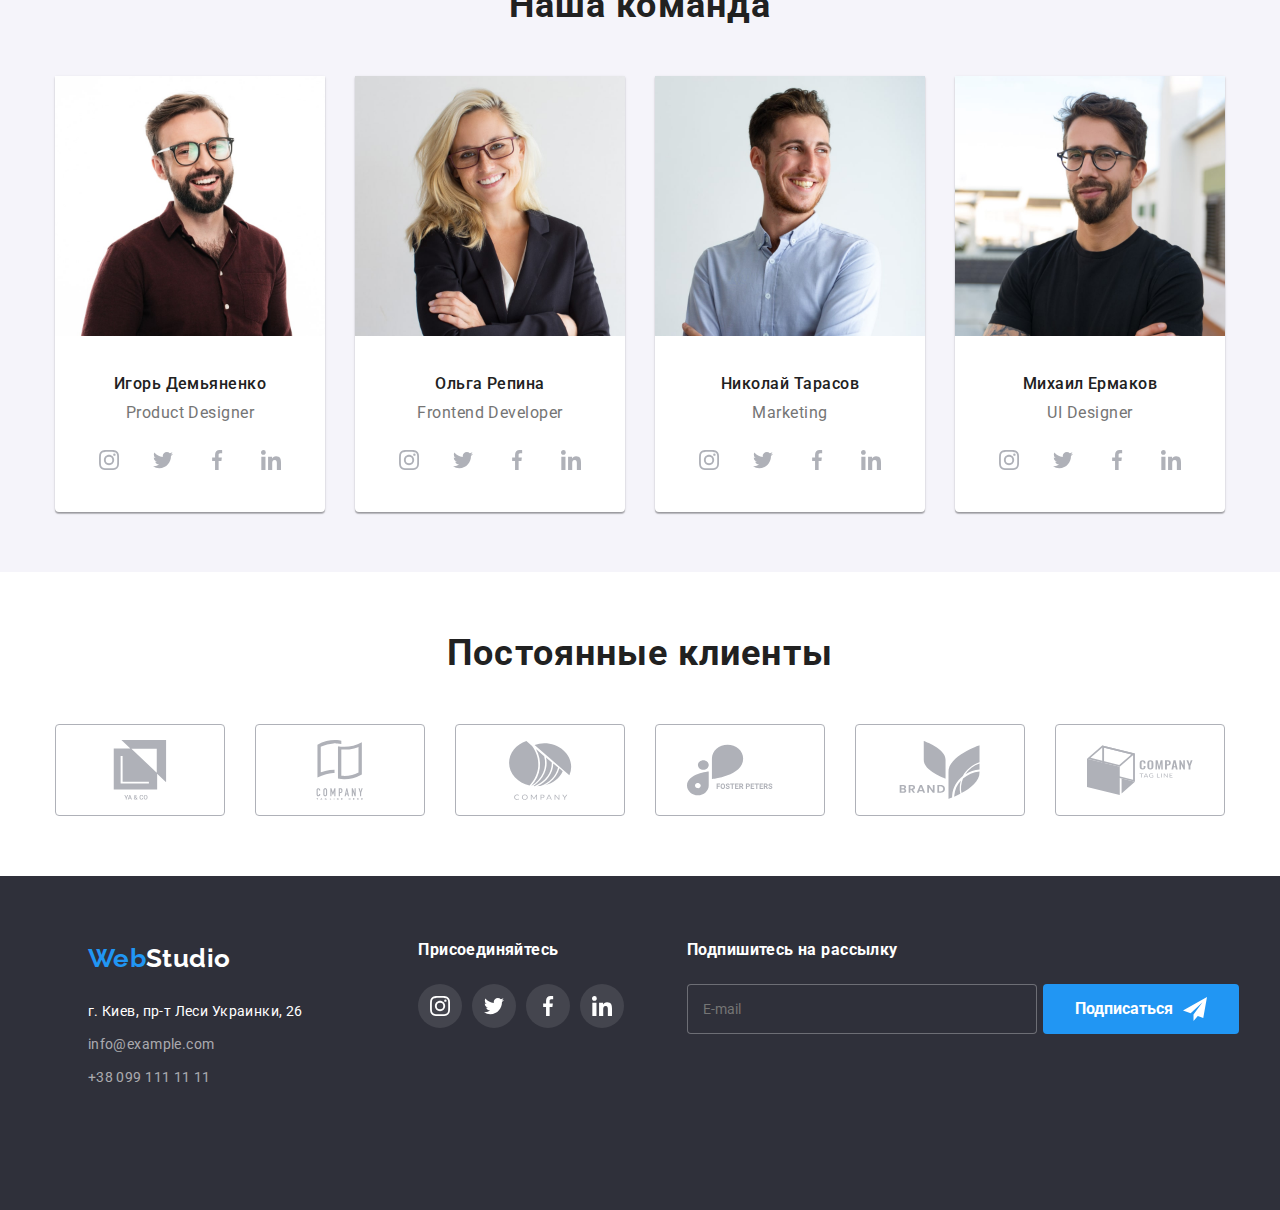
==== commit 62d67a11: "Media refactoring: footer and hero sections fixing" ====
--- a/index.html
+++ b/index.html
@@ -414,8 +414,8 @@
     </main>
     <footer class="footer">
       <div class="container footer-box">
-        <div class="footer__wraper">
-          <div class="footer__block footer__block--first">
+        <div class="footer-wrap">
+          <div class="footer__block">
             <a class="link--bottom-logo" href="./index.html"
               ><span class="logo__text">Web</span
               ><span class="logo__text logo__text--white">Studio</span></a
@@ -481,25 +481,24 @@
             </div>
           </div>
         </div>
-        <div class="footer__wraper">
-          <div class="footer__form">
-            <h3 class="footer__title">Подпишитесь на рассылку</h3>
-            <form class="subscribe__form" name="footer-subscribe-email-letters">
-              <input
-                class="subscribe__input"
-                type="email"
-                name="subscribe-email"
-                id="subscribe-email"
-                placeholder="E-mail"
-              />
-              <button class="subscribe__btn" type="submit">
-                Подписаться
-                <svg class="subscribe__logo">
-                  <use href="images/sprite_opt.svg#icon-send"></use>
-                </svg>
-              </button>
-            </form>
-          </div>
+
+        <div class="footer__block">
+          <h3 class="footer__title">Подпишитесь на рассылку</h3>
+          <form class="subscribe__form" name="footer-subscribe-email-letters">
+            <input
+              class="subscribe__input"
+              type="email"
+              name="subscribe-email"
+              id="subscribe-email"
+              placeholder="E-mail"
+            />
+            <button class="subscribe__btn" type="submit">
+              Подписаться
+              <svg class="subscribe__logo">
+                <use href="images/sprite_opt.svg#icon-send"></use>
+              </svg>
+            </button>
+          </form>
         </div>
       </div>
     </footer>
--- a/css/main.min.css
+++ b/css/main.min.css
@@ -1,2 +1,2 @@
-:root{--main-font: Roboto, sans-serif;--secondary-font: Raleway, sans-serif;--main-black-color: #212121;--main-color: #757575;--nav-hover-color: #2196f3;--section-background-color: #2f303a}.socials__list,.header__list-nav,.header__list-contacts,.whywe__list,.whatwedo__list,.ourteam__list,.ourclients__list,.menu__list,.examples__list,.footer__list{margin:0;padding:0;list-style:none}.link--top-logo,.link--bottom-logo,.header__link,.examples__link,.footer__link{text-decoration:none}.current.link--top-logo,.current.link--bottom-logo,.current.header__link,.current.examples__link,.current.footer__link{color:var(--nav-hover-color)}@media screen and (min-width: 768px){.current.link--top-logo::after,.current.link--bottom-logo::after,.current.header__link::after,.current.examples__link::after,.current.footer__link::after{content:"";position:absolute;left:0;bottom:-39px;display:block;width:100%;height:4px;background-color:var(--nav-hover-color)}}body{font-family:var(--main-font);font-weight:400;font-size:14px;line-height:1.71;letter-spacing:0.03em;color:var(--main-color);tab-size:0px}h1,h2,h3,h4,h5,p{margin:0px}.container{margin-left:auto;margin-right:auto}@media screen and (min-width: 1200px){.container{padding-left:15px;padding-right:15px}}.sub-title{font-weight:700;font-size:36px;line-height:1.17;letter-spacing:0.03em;text-align:center;margin-bottom:50px;color:var(--main-black-color)}.sub-title--invisible{display:none}.socials__list{display:flex;align-items:center}.socials__item{margin-right:10px}.socials__item:last-child{margin-right:0}.socials__link{display:flex;align-items:center;justify-content:center;width:44px;height:44px;border-radius:50%;background-color:rgba(255,255,255,0.1);transition:background-color 250ms cubic-bezier(0.4, 0, 0.2, 1)}.socials__link:hover,.socials__link:focus{background-color:#2196f3}.socials__logo{width:20px;height:20px;fill:#ffffff}.socials__logo--grey{fill:#afb1b8;transition:fill 250ms cubic-bezier(0.4, 0, 0.2, 1)}.socials__link:hover .socials__logo--grey,.socials__link:focus .socials__logo--grey{fill:#ffffff}.header{position:relative;padding-top:24px;padding-bottom:17px;background-color:#ffffff;border-bottom:1px solid #ececec}@media screen and (min-width: 1200px){.header{padding-bottom:25px}}.header-container{align-items:center;padding-left:15px;padding-right:15px}@media screen and (min-width: 768px){.header-container{display:flex}}@media screen and (min-width: 1200px){.link--top-logo{margin-right:93px}}.link--bottom-logo{display:block;margin-bottom:20px}.logo__text{font-family:var(--secondary-font);font-weight:700;font-size:24px;color:#2196f3}@media screen and (min-width: 1200px){.logo__text{font-size:26px}}.logo__text--white{color:#ffffff}.logo__text--black{color:#000000}.header__wrap{display:flex;justify-content:space-between;width:100%;z-index:1}@media screen and (max-width: 767px){.header__wrap{position:fixed;top:0;left:0;flex-direction:column;justify-content:space-between;width:100%;height:100vh;padding:48px 40px;background-color:#fff;visibility:hidden}.header__wrap.is-open{visibility:visible;pointer-events:initial}}@media screen and (min-width: 768px){.header__wrap{align-items:center;margin-left:80px}}.mobile-menu__btn{position:absolute;right:15px;top:20px;width:40px;height:40px;padding:0;z-index:1;box-sizing:border-box;background-color:transparent;border:0;cursor:pointer}.mobile-menu__btn:hover .mobile-menu__img{fill:#2196f3}.mobile-menu__btn.is-active{position:fixed}@media screen and (min-width: 768px){.mobile-menu__btn{display:none}}.mobile-menu__img{width:40px;height:40px;fill:#000000;transition:fill 250ms cubic-bezier(0.4, 0, 0.2, 1)}.mobile-menu__img--open{opacity:1}.mobile-menu__img--close{opacity:0}.mobile-menu__btn.is-active .mobile-menu__img--open{opacity:0}.mobile-menu__btn.is-active .mobile-menu__img--close{opacity:1}.header__list-nav{padding:0px}@media screen and (min-width: 768px){.header__list-nav{display:flex}}.header__list-contacts{padding:0px}@media screen and (min-width: 768px){.header__list-contacts{display:flex;flex-direction:column}}@media screen and (min-width: 1200px){.header__list-contacts{flex-direction:row}}.header__item-nav{position:relative;margin-right:50px}@media screen and (max-width: 767px){.header__item-nav{margin-bottom:32px}.header__item-nav:last-child{margin-bottom:0px}}.header__item-nav:last-child{margin-right:0px}.header__item-contacts:last-child{order:-1;margin-bottom:12px}@media screen and (min-width: 1200px){.header__item-contacts:last-child{margin-right:50px;margin-bottom:0px}}.header__logo{width:20px;height:20px;margin-right:10px;fill:var(--main-color);transition:fill 250ms cubic-bezier(0.4, 0, 0.2, 1)}.header__link:hover .header__logo,.header__link:focus .header__logo{fill:var(--nav-hover-color)}@media screen and (max-width: 767px){.header__logo{display:none}}.header__link{display:flex;align-items:center;font-weight:500;font-size:12px;line-height:1.14;letter-spacing:0.02em;color:var(--main-black-color);transition:color 250ms cubic-bezier(0.4, 0, 0.2, 1)}.header__link--main-color{color:var(--main-color)}.header__link:hover,.header__link:focus,.header__link:active{color:var(--nav-hover-color)}@media screen and (max-width: 767px){.header__link{font-weight:500;font-size:40px;line-height:1.18;letter-spacing:0.02em}.header__link[href="mailto:info@devstudio.com"]{font-size:24px;line-height:1.67}}@media screen and (min-width: 1200px){.header__link{font-size:14px}}.hero{padding:200px 0px;max-width:1600px;background-image:linear-gradient(rgba(47,48,58,0.4), rgba(47,48,58,0.4)),url(../images/hero_bg_Img.png);background-repeat:no-repeat;background-position:center;background-size:cover}.hero-container{text-align:center}.hero__title{font-weight:900;font-size:26px;line-height:1.62;max-width:360px;margin-left:auto;margin-right:auto;margin-bottom:30px;letter-spacing:0.06em;text-transform:uppercase;color:#ffffff}.hero__btn{font-family:inherit;font-weight:700;font-size:16px;line-height:1.87;text-align:center;letter-spacing:0.06em;padding:10px 32px;border:0px;cursor:pointer;background-color:#2196f3;color:#ffffff;transition:background-color 250ms cubic-bezier(0.4, 0, 0.2, 1)}.hero__btn:hover{background-color:#188ce8}.whywe{padding-top:94px;padding-bottom:94px}.whywe__list{display:flex;flex-wrap:wrap;margin:-15px;margin-left:auto;margin-right:auto}@media screen and (min-width: 480px){.whywe__list{max-width:480px}}@media screen and (min-width: 768px){.whywe__list{max-width:768px}}@media screen and (min-width: 1200px){.whywe__list{max-width:1200px;flex-wrap:nowrap}}.whywe__item{width:100%;max-width:450px;text-align:center;margin:15px}@media screen and (min-width: 768px){.whywe__item{flex-basis:354px}}@media screen and (min-width: 1200px){.whywe__item{flex-basis:270px}}.whywe__item::before{display:block;content:"";width:100%;max-width:450px;height:120px;margin-bottom:30px;background-size:contain;background-position:center;background-repeat:no-repeat;background-size:auto 70px;background-color:#f5f4fa}@media screen and (min-width: 768px){.whywe__item::before{flex-basis:354px}}@media screen and (min-width: 1200px){.whywe__item::before{flex-basis:270px}}.whywe__item--details::before{background-image:url(../images/antenna.svg)}.whywe__item--punctuality::before{background-image:url(../images/clock.svg)}.whywe__item--planning::before{background-image:url(../images/diagram.svg)}.whywe__item--modern::before{background-image:url(../images/astronaut.svg)}.whywe__title{font-weight:700;font-size:14px;line-height:1.14;letter-spacing:0.03em;text-transform:uppercase;margin-bottom:10px;color:var(--main-black-color)}.whywe__text{font-size:14px;line-height:1.71;letter-spacing:0.03em;color:var(--main-color)}@media screen and (max-width: 1480px){.whatwedo{display:none}}.whatwedo__list{display:flex}.whatwedo__item{position:relative;margin-right:30px}.whatwedo__item:last-child{margin-right:0}.whatwedo__desc{display:flex;position:absolute;width:370px;height:70px;right:0;bottom:0;align-items:center;justify-content:center;font-family:"Roboto";font-style:normal;font-weight:700;font-size:14px;line-height:1.14;text-align:center;letter-spacing:0.03em;text-transform:uppercase;color:#ffffff;background-color:rgba(47,48,58,0.8)}.ourteam{padding-top:60px;padding-bottom:60px;background-color:#f5f4fa}.ourteam__list{display:flex;flex-wrap:wrap;margin:-15px;margin-left:auto;margin-right:auto}@media screen and (min-width: 480px){.ourteam__list{max-width:480px}}@media screen and (min-width: 768px){.ourteam__list{max-width:768px}}@media screen and (min-width: 1200px){.ourteam__list{max-width:1200px;flex-wrap:nowrap}}.ourteam__item{background-color:#ffffff;width:100%;max-width:450px;text-align:center;margin:15px;box-shadow:0px 1px 3px rgba(0,0,0,0.12),0px 1px 1px rgba(0,0,0,0.14),0px 2px 1px rgba(0,0,0,0.2);border-radius:0px 0px 4px 4px}@media screen and (min-width: 768px){.ourteam__item{flex-basis:354px}}@media screen and (min-width: 1200px){.ourteam__item{flex-basis:270px}}.ourteam__box{display:flex;flex-direction:column;align-items:center;padding-top:30px;padding-bottom:30px}.ourteam__title{display:block;font-weight:500;font-size:16px;line-height:19px;letter-spacing:0.03em;margin-bottom:10px;color:#212121}.ourteam__text{display:block;padding-bottom:16px;font-size:16px;line-height:1.19;letter-spacing:0.03em;color:var(--main-color)}.ourclients{padding-top:60px;padding-bottom:60px}.ourclients__list{display:flex;justify-content:center;flex-wrap:wrap;margin:-15px;margin-left:auto;margin-right:auto}@media screen and (min-width: 480px){.ourclients__list{max-width:480px}}@media screen and (min-width: 756px){.ourclients__list{max-width:756px}}@media screen and (min-width: 1200px){.ourclients__list{max-width:1200px;flex-wrap:nowrap}}.ourclients__item{flex-basis:210px;height:92px;margin:15px}@media screen and (min-width: 1200px){.ourclients__item{flex-basis:170px}}.ourclients__link{display:flex;align-items:center;justify-content:center;width:100%;height:100%;border:1px solid #afb1b8;box-sizing:border-box;border-radius:4px;transition:border 250ms cubic-bezier(0.4, 0, 0.2, 1)}.ourclients__link:hover,.ourclients__link:focus{border:1px solid #2196f3}.ourclients__logo{width:106px;height:60px;fill:#afb1b8;transition:fill 250ms cubic-bezier(0.4, 0, 0.2, 1)}.ourclients__link:hover .ourclients__logo,.ourclients__link:focus .ourclients__logo{fill:#2196f3}.menu__list{display:flex;justify-content:center;margin-bottom:50px}.menu__item:not(:last-child){margin-right:8px}.menu__btn{font-family:inherit;font-weight:500;font-size:16px;line-height:1.62;padding:6px 22px;text-align:center;letter-spacing:0.03em;cursor:pointer;background-color:#f5f4fa;color:var(--main-black-color);border:0px;border-radius:4px;transition:background-color 250ms cubic-bezier(0.4, 0, 0.2, 1),color 250ms cubic-bezier(0.4, 0, 0.2, 1),box-shadow 250ms cubic-bezier(0.4, 0, 0.2, 1)}.menu__btn:hover,.menu__btn:focus,.menu__btn:active{background-color:var(--nav-hover-color);color:#ffffff;box-shadow:0px 3px 1px rgba(0,0,0,0.1),0px 1px 2px rgba(0,0,0,0.08),0px 2px 2px rgba(0,0,0,0.12)}.examples__list{display:flex;flex-wrap:wrap;row-gap:30px;column-gap:30px}.examples__item{background-color:#ffffff}.examples__wrap{position:relative;overflow:hidden}.examples__desc{display:block;position:absolute;align-items:center;justify-content:center;top:0;left:0;width:100%;height:100%;padding:63px 24px;font-family:"Roboto";font-style:normal;font-weight:400;font-size:18px;line-height:1.56;letter-spacing:0.03em;color:#ffffff;background-color:rgba(33,150,243,0.9);transform:translatey(302px);transition-property:transform;transition-duration:250ms;transition-timing-function:cubic-bezier(0.4, 0, 0.2, 1)}.examples__link:hover .examples__desc{transform:translateY(0)}.examples__link{display:block;transition:box-shadow 250ms cubic-bezier(0.4, 0, 0.2, 1)}.examples__link:hover,.examples__link:focus{box-shadow:0px 1px 1px rgba(0,0,0,0.12),0px 4px 4px rgba(0,0,0,0.06),1px 4px 6px rgba(0,0,0,0.16)}.examples__box{padding:20px 24px;border-bottom:1px solid #eeeeee;border-left:1px solid #eeeeee;border-right:1px solid #eeeeee}.examples__title{font-weight:700;font-size:18px;line-height:2;letter-spacing:0.06em;margin-bottom:4px;color:var(--main-black-color)}.examples__text{font-size:16px;line-height:1.87;letter-spacing:0.03em;color:var(--main-color)}.portfolio{padding-top:94px;padding-bottom:94px}.menu__list{display:flex;justify-content:center;margin-bottom:50px}.menu__item:not(:last-child){margin-right:8px}.menu__btn{font-family:inherit;font-weight:500;font-size:16px;line-height:1.62;padding:6px 22px;text-align:center;letter-spacing:0.03em;cursor:pointer;background-color:#f5f4fa;color:var(--main-black-color);border:0px;border-radius:4px;transition:background-color 250ms cubic-bezier(0.4, 0, 0.2, 1),color 250ms cubic-bezier(0.4, 0, 0.2, 1),box-shadow 250ms cubic-bezier(0.4, 0, 0.2, 1)}.menu__btn:hover,.menu__btn:focus,.menu__btn:active{background-color:var(--nav-hover-color);color:#ffffff;box-shadow:0px 3px 1px rgba(0,0,0,0.1),0px 1px 2px rgba(0,0,0,0.08),0px 2px 2px rgba(0,0,0,0.12)}.examples__list{display:flex;flex-wrap:wrap;row-gap:30px;column-gap:30px}.examples__item{background-color:#ffffff}.examples__wrap{position:relative;overflow:hidden}.examples__desc{display:block;position:absolute;align-items:center;justify-content:center;top:0;left:0;width:100%;height:100%;padding:63px 24px;font-family:"Roboto";font-style:normal;font-weight:400;font-size:18px;line-height:1.56;letter-spacing:0.03em;color:#ffffff;background-color:rgba(33,150,243,0.9);transform:translatey(302px);transition-property:transform;transition-duration:250ms;transition-timing-function:cubic-bezier(0.4, 0, 0.2, 1)}.examples__link:hover .examples__desc{transform:translateY(0)}.examples__link{display:block;transition:box-shadow 250ms cubic-bezier(0.4, 0, 0.2, 1)}.examples__link:hover,.examples__link:focus{box-shadow:0px 1px 1px rgba(0,0,0,0.12),0px 4px 4px rgba(0,0,0,0.06),1px 4px 6px rgba(0,0,0,0.16)}.examples__box{padding:20px 24px;border-bottom:1px solid #eeeeee;border-left:1px solid #eeeeee;border-right:1px solid #eeeeee}.examples__title{font-weight:700;font-size:18px;line-height:2;letter-spacing:0.06em;margin-bottom:4px;color:var(--main-black-color)}.examples__text{font-size:16px;line-height:1.87;letter-spacing:0.03em;color:var(--main-color)}.footer{padding-top:60px;padding-bottom:60px;background-color:var(--section-background-color)}.footer__block{display:flex;flex-direction:column;align-items:center;width:100%;margin-bottom:60px}.footer__item:not(:last-child){margin-bottom:9px}.footer__link{font-style:normal;font-size:14px;line-height:1.71;letter-spacing:0.03em;color:rgba(255,255,255,0.6)}.footer__link--white{color:#ffffff}.footer-box{text-align:center;margin-left:15px;margin-right:15px}.footer__title{color:white;margin-bottom:20px}.subscribe__form{display:flex;flex-direction:column;align-items:center;width:100%}.subscribe__input{width:100%;max-width:450px;height:50px;padding:15px;margin-left:15px;margin-right:15px;margin-bottom:20px;outline:none;border-radius:4px;border:1px solid rgba(255,255,255,0.3);background-color:#2f303a;color:rgba(255,255,255,0.6)}.subscribe__btn{display:flex;align-items:center;justify-content:center;width:200px;height:50px;border:0;border-radius:4px;font-family:"Roboto";font-style:normal;font-weight:700;font-size:16px;line-height:1.88;color:#ffffff;background-color:#2196f3;cursor:pointer}.subscribe__logo{width:24px;height:24px;margin-left:10px;fill:#ffffff}.backdrop{position:fixed;width:100vw;height:100vh;top:0px;left:50%;transform:translateX(-50%);background-color:rgba(0,0,0,0.2);opacity:1;visibility:visible;pointer-events:initial;transition:opacity 250ms, visibility 250ms}.modal__window{position:absolute;top:50%;left:50%;transform:translate(-50%, -50%);width:528px;height:581px;padding:0 40px;background-color:#ffffff}.modal__btn{position:absolute;right:8px;top:8px;width:30px;height:30px;border-radius:50%;background-color:#ffffff;border:1px solid rgba(0,0,0,0.1);box-sizing:border-box;cursor:pointer}.modal__btn:hover .modal__img{fill:#2196f3}.modal__img{width:11px;height:11px;fill:#000000;transition:fill 250ms cubic-bezier(0.4, 0, 0.2, 1)}.modal__form{display:flex;flex-direction:column;align-items:center}.modal__title{margin-top:40px;margin-bottom:20px;font-family:"Roboto";font-style:normal;font-weight:700;font-size:20px;line-height:1.15;text-align:center;letter-spacing:0.03em;color:#212121}.is-hidden{opacity:0;visibility:hidden;pointer-events:none}.form__label{position:relative;display:flex;flex-direction:column;margin-bottom:10px;width:100%}.form__label--checkbox{position:relative;display:flex;flex-direction:row;align-items:baseline}.form__text{margin-bottom:4px;font-family:"Roboto";font-style:normal;font-weight:400;font-size:12px;line-height:1.17;letter-spacing:0.01em;color:#757575}.form__text--agreement{font-size:14px;letter-spacing:0.03em}.form__link{color:#2196f3}.form__field{width:100%;height:40px;padding:11px 12px;padding-left:28px;outline:none;cursor:pointer;border:1px solid rgba(33,33,33,0.2);box-sizing:border-box;border-radius:4px;transition:border-color 250ms cubic-bezier(0.4, 0, 0.2, 1)}.form__field--textarea{resize:none;height:120px}.form__field:hover,.form__field:focus{border:2px solid #2196f3}.form__logo{position:absolute;top:30px;left:11px;width:18px;height:18px;fill:#212121;transition:fill 250ms cubic-bezier(0.4, 0, 0.2, 1)}.form__logo--checked{width:11px;height:8px}.form__field:hover+.form__logo,.form__field:focus+.form__logo{fill:#2196f3}.form__input--checked{position:absolute;top:0;right:0;-webkit-appearance:none;-moz-appearance:none;appearance:none}.form__input--custom-checked{display:flex;align-items:center;justify-content:center;width:16px;height:15px;border:1px solid;border-color:#000000;border-radius:2px;margin-right:7px;transition:background-color 250ms cubic-bezier(0.4, 0, 0.2, 1),border-color 250ms cubic-bezier(0.4, 0, 0.2, 1)}.form__input--checked:focus+.form__input--custom-checked{border-color:#2196f3}.form__input--checked:checked+.form__input--custom-checked{border-color:#2196f3;background-color:#2196f3}.form__button{width:200px;height:50px;background:#2196f3;border:0;border-radius:4px;transition:background-color 250ms cubic-bezier(0.4, 0, 0.2, 1),box-shadow 250ms cubic-bezier(0.4, 0, 0.2, 1);color:#ffffff;font-family:"Roboto";font-style:normal;font-weight:700;font-size:16px;line-height:1.88;cursor:pointer}.form__button:hover{background-color:#188ce8;box-shadow:0px 4px 4px rgba(0,0,0,0.15)}
+:root{--main-font: Roboto, sans-serif;--secondary-font: Raleway, sans-serif;--main-black-color: #212121;--main-color: #757575;--nav-hover-color: #2196f3;--section-background-color: #2f303a}.socials__list,.header__list-nav,.header__list-contacts,.whywe__list,.whatwedo__list,.ourteam__list,.ourclients__list,.menu__list,.examples__list,.footer__list{margin:0;padding:0;list-style:none}.link--top-logo,.link--bottom-logo,.header__link,.examples__link,.footer__link{text-decoration:none}.current.link--top-logo,.current.link--bottom-logo,.current.header__link,.current.examples__link,.current.footer__link{color:var(--nav-hover-color)}@media screen and (min-width: 768px){.current.link--top-logo::after,.current.link--bottom-logo::after,.current.header__link::after,.current.examples__link::after,.current.footer__link::after{content:"";position:absolute;left:0;bottom:-39px;display:block;width:100%;height:4px;background-color:var(--nav-hover-color)}}body{font-family:var(--main-font);font-weight:400;font-size:14px;line-height:1.71;letter-spacing:0.03em;color:var(--main-color);tab-size:0px}h1,h2,h3,h4,h5,p{margin:0px}.container{margin-left:auto;margin-right:auto}@media screen and (min-width: 1200px){.container{padding-left:15px;padding-right:15px}}.sub-title{font-weight:700;font-size:36px;line-height:1.17;letter-spacing:0.03em;text-align:center;margin-bottom:50px;color:var(--main-black-color)}.sub-title--invisible{display:none}.socials__list{display:flex;align-items:center}.socials__item{margin-right:10px}.socials__item:last-child{margin-right:0}.socials__link{display:flex;align-items:center;justify-content:center;width:44px;height:44px;border-radius:50%;background-color:rgba(255,255,255,0.1);transition:background-color 250ms cubic-bezier(0.4, 0, 0.2, 1)}.socials__link:hover,.socials__link:focus{background-color:#2196f3}.socials__logo{width:20px;height:20px;fill:#ffffff}.socials__logo--grey{fill:#afb1b8;transition:fill 250ms cubic-bezier(0.4, 0, 0.2, 1)}.socials__link:hover .socials__logo--grey,.socials__link:focus .socials__logo--grey{fill:#ffffff}.header{position:relative;padding-top:24px;padding-bottom:17px;background-color:#ffffff;border-bottom:1px solid #ececec}@media screen and (min-width: 1200px){.header{padding-bottom:25px}}.header-container{align-items:center;padding-left:15px;padding-right:15px}@media screen and (min-width: 768px){.header-container{display:flex}}@media screen and (min-width: 1200px){.link--top-logo{margin-right:93px}}.link--bottom-logo{display:block;margin-bottom:20px}.logo__text{font-family:var(--secondary-font);font-weight:700;font-size:24px;color:#2196f3}@media screen and (min-width: 1200px){.logo__text{font-size:26px}}.logo__text--white{color:#ffffff}.logo__text--black{color:#000000}.header__wrap{display:flex;justify-content:space-between;width:100%;z-index:1}@media screen and (max-width: 767px){.header__wrap{position:fixed;top:0;left:0;flex-direction:column;justify-content:space-between;width:100%;height:100vh;padding:48px 40px;background-color:#fff;visibility:hidden}.header__wrap.is-open{visibility:visible;pointer-events:initial}}@media screen and (min-width: 768px){.header__wrap{align-items:center;margin-left:80px}}.mobile-menu__btn{position:absolute;right:15px;top:20px;width:40px;height:40px;padding:0;z-index:1;box-sizing:border-box;background-color:transparent;border:0;cursor:pointer}.mobile-menu__btn:hover .mobile-menu__img{fill:#2196f3}.mobile-menu__btn.is-active{position:fixed}@media screen and (min-width: 768px){.mobile-menu__btn{display:none}}.mobile-menu__img{width:40px;height:40px;fill:#000000;transition:fill 250ms cubic-bezier(0.4, 0, 0.2, 1)}.mobile-menu__img--open{opacity:1}.mobile-menu__img--close{opacity:0}.mobile-menu__btn.is-active .mobile-menu__img--open{opacity:0}.mobile-menu__btn.is-active .mobile-menu__img--close{opacity:1}.header__list-nav{padding:0px}@media screen and (min-width: 768px){.header__list-nav{display:flex}}.header__list-contacts{padding:0px}@media screen and (min-width: 768px){.header__list-contacts{display:flex;flex-direction:column}}@media screen and (min-width: 1200px){.header__list-contacts{flex-direction:row}}.header__item-nav{position:relative;margin-right:50px}@media screen and (max-width: 767px){.header__item-nav{margin-bottom:32px}.header__item-nav:last-child{margin-bottom:0px}}.header__item-nav:last-child{margin-right:0px}.header__item-contacts:last-child{order:-1;margin-bottom:12px}@media screen and (min-width: 1200px){.header__item-contacts:last-child{margin-right:50px;margin-bottom:0px}}.header__logo{width:20px;height:20px;margin-right:10px;fill:var(--main-color);transition:fill 250ms cubic-bezier(0.4, 0, 0.2, 1)}.header__link:hover .header__logo,.header__link:focus .header__logo{fill:var(--nav-hover-color)}@media screen and (max-width: 767px){.header__logo{display:none}}.header__link{display:flex;align-items:center;font-weight:500;font-size:12px;line-height:1.14;letter-spacing:0.02em;color:var(--main-black-color);transition:color 250ms cubic-bezier(0.4, 0, 0.2, 1)}.header__link--main-color{color:var(--main-color)}.header__link:hover,.header__link:focus,.header__link:active{color:var(--nav-hover-color)}@media screen and (max-width: 767px){.header__link{font-weight:500;font-size:40px;line-height:1.18;letter-spacing:0.02em}.header__link[href="mailto:info@devstudio.com"]{font-size:24px;line-height:1.67}}@media screen and (min-width: 1200px){.header__link{font-size:14px}}.hero{padding:200px 0px;max-width:1600px;background-image:linear-gradient(rgba(47,48,58,0.4), rgba(47,48,58,0.4)),url(../images/hero_bg_Img.png);background-repeat:no-repeat;background-position:center;background-size:cover}.hero-container{text-align:center}.hero__title{font-weight:900;font-size:26px;line-height:1.62;max-width:360px;margin-left:auto;margin-right:auto;margin-bottom:30px;letter-spacing:0.06em;text-transform:uppercase;color:#ffffff}@media screen and (min-width: 1200px){.hero__title{font-size:44px;line-height:1.36;max-width:670px}}.hero__btn{font-family:inherit;font-weight:700;font-size:16px;line-height:1.87;text-align:center;letter-spacing:0.06em;padding:10px 32px;border:0px;cursor:pointer;background-color:#2196f3;color:#ffffff;transition:background-color 250ms cubic-bezier(0.4, 0, 0.2, 1)}.hero__btn:hover{background-color:#188ce8}.whywe{padding-top:94px;padding-bottom:94px}.whywe__list{display:flex;flex-wrap:wrap;margin:-15px;margin-left:auto;margin-right:auto}@media screen and (min-width: 480px){.whywe__list{max-width:480px}}@media screen and (min-width: 768px){.whywe__list{max-width:768px}}@media screen and (min-width: 1200px){.whywe__list{max-width:1200px;flex-wrap:nowrap}}.whywe__item{width:100%;max-width:450px;text-align:center;margin:15px}@media screen and (min-width: 768px){.whywe__item{flex-basis:354px}}@media screen and (min-width: 1200px){.whywe__item{flex-basis:270px}}.whywe__item::before{display:block;content:"";width:100%;max-width:450px;height:120px;margin-bottom:30px;background-size:contain;background-position:center;background-repeat:no-repeat;background-size:auto 70px;background-color:#f5f4fa}@media screen and (min-width: 768px){.whywe__item::before{flex-basis:354px}}@media screen and (min-width: 1200px){.whywe__item::before{flex-basis:270px}}.whywe__item--details::before{background-image:url(../images/antenna.svg)}.whywe__item--punctuality::before{background-image:url(../images/clock.svg)}.whywe__item--planning::before{background-image:url(../images/diagram.svg)}.whywe__item--modern::before{background-image:url(../images/astronaut.svg)}.whywe__title{font-weight:700;font-size:14px;line-height:1.14;letter-spacing:0.03em;text-transform:uppercase;margin-bottom:10px;color:var(--main-black-color)}.whywe__text{font-size:14px;line-height:1.71;letter-spacing:0.03em;color:var(--main-color)}@media screen and (max-width: 1199px){.whatwedo{display:none}}.whatwedo__list{display:flex}.whatwedo__item{position:relative;margin-right:30px}.whatwedo__item:last-child{margin-right:0}.whatwedo__desc{display:flex;position:absolute;width:370px;height:70px;right:0;bottom:0;align-items:center;justify-content:center;font-family:"Roboto";font-style:normal;font-weight:700;font-size:14px;line-height:1.14;text-align:center;letter-spacing:0.03em;text-transform:uppercase;color:#ffffff;background-color:rgba(47,48,58,0.8)}.ourteam{padding-top:60px;padding-bottom:60px;background-color:#f5f4fa}.ourteam__list{display:flex;flex-wrap:wrap;margin:-15px;margin-left:auto;margin-right:auto}@media screen and (min-width: 480px){.ourteam__list{max-width:480px}}@media screen and (min-width: 768px){.ourteam__list{max-width:768px}}@media screen and (min-width: 1200px){.ourteam__list{max-width:1200px;flex-wrap:nowrap}}.ourteam__item{background-color:#ffffff;width:100%;max-width:450px;text-align:center;margin:15px;box-shadow:0px 1px 3px rgba(0,0,0,0.12),0px 1px 1px rgba(0,0,0,0.14),0px 2px 1px rgba(0,0,0,0.2);border-radius:0px 0px 4px 4px}@media screen and (min-width: 768px){.ourteam__item{flex-basis:354px}}@media screen and (min-width: 1200px){.ourteam__item{flex-basis:270px}}.ourteam__box{display:flex;flex-direction:column;align-items:center;padding-top:30px;padding-bottom:30px}.ourteam__title{display:block;font-weight:500;font-size:16px;line-height:19px;letter-spacing:0.03em;margin-bottom:10px;color:#212121}.ourteam__text{display:block;padding-bottom:16px;font-size:16px;line-height:1.19;letter-spacing:0.03em;color:var(--main-color)}.ourclients{padding-top:60px;padding-bottom:60px}.ourclients__list{display:flex;justify-content:center;flex-wrap:wrap;margin:-15px;margin-left:auto;margin-right:auto}@media screen and (min-width: 480px){.ourclients__list{max-width:480px}}@media screen and (min-width: 756px){.ourclients__list{max-width:756px}}@media screen and (min-width: 1200px){.ourclients__list{max-width:1200px;flex-wrap:nowrap}}.ourclients__item{flex-basis:210px;height:92px;margin:15px}@media screen and (min-width: 1200px){.ourclients__item{flex-basis:170px}}.ourclients__link{display:flex;align-items:center;justify-content:center;width:100%;height:100%;border:1px solid #afb1b8;box-sizing:border-box;border-radius:4px;transition:border 250ms cubic-bezier(0.4, 0, 0.2, 1)}.ourclients__link:hover,.ourclients__link:focus{border:1px solid #2196f3}.ourclients__logo{width:106px;height:60px;fill:#afb1b8;transition:fill 250ms cubic-bezier(0.4, 0, 0.2, 1)}.ourclients__link:hover .ourclients__logo,.ourclients__link:focus .ourclients__logo{fill:#2196f3}.portfolio-menu-wrap{margin-bottom:30px}@media screen and (min-width: 1200px){.portfolio-menu-wrap{margin-bottom:50px}}.menu__list{display:flex;flex-wrap:wrap;justify-content:start;margin:-8px}@media screen and (min-width: 768px){.menu__list{justify-content:center}}.menu__item{margin:8px}.menu__btn{font-family:inherit;font-weight:500;font-size:16px;line-height:1.62;padding:6px 22px;text-align:center;letter-spacing:0.03em;cursor:pointer;background-color:#f5f4fa;color:var(--main-black-color);border:0px;border-radius:4px;transition:background-color 250ms cubic-bezier(0.4, 0, 0.2, 1),color 250ms cubic-bezier(0.4, 0, 0.2, 1),box-shadow 250ms cubic-bezier(0.4, 0, 0.2, 1)}.menu__btn:hover,.menu__btn:focus,.menu__btn:active{background-color:var(--nav-hover-color);color:#ffffff;box-shadow:0px 3px 1px rgba(0,0,0,0.1),0px 1px 2px rgba(0,0,0,0.08),0px 2px 2px rgba(0,0,0,0.12)}.portfolio-galery-wrap{display:flex;flex-direction:column;width:100%;align-items:center}.examples__list{display:flex;width:100%;flex-wrap:wrap;justify-content:center;margin:-15px}@media screen and (min-width: 768px) and (max-width: 1199px){.examples__list{width:768px;justify-content:space-between}}.examples__item{margin:15px;background-color:#ffffff}.examples__wrap{position:relative;overflow:hidden}.examples__desc{display:block;position:absolute;align-items:center;justify-content:center;top:0;left:0;width:100%;height:100%;padding:63px 24px;font-family:"Roboto";font-style:normal;font-weight:400;font-size:18px;line-height:1.56;letter-spacing:0.03em;color:#ffffff;background-color:rgba(33,150,243,0.9);transform:translatey(302px);transition-property:transform;transition-duration:250ms;transition-timing-function:cubic-bezier(0.4, 0, 0.2, 1)}.examples__link:hover .examples__desc{transform:translateY(0)}.examples__link{display:block;transition:box-shadow 250ms cubic-bezier(0.4, 0, 0.2, 1)}.examples__link:hover,.examples__link:focus{box-shadow:0px 1px 1px rgba(0,0,0,0.12),0px 4px 4px rgba(0,0,0,0.06),1px 4px 6px rgba(0,0,0,0.16)}.examples__box{width:300px;padding:20px 24px;border-bottom:1px solid #eeeeee;border-left:1px solid #eeeeee;border-right:1px solid #eeeeee}.examples__title{font-weight:700;font-size:18px;line-height:2;letter-spacing:0.06em;margin-bottom:4px;color:var(--main-black-color)}.examples__text{font-size:16px;line-height:1.87;letter-spacing:0.03em;color:var(--main-color)}.portfolio{padding-top:94px;padding-bottom:94px}.conteiner-portfolio{margin-left:15px;margin-right:15px}.portfolio-menu-wrap{margin-bottom:30px}@media screen and (min-width: 1200px){.portfolio-menu-wrap{margin-bottom:50px}}.menu__list{display:flex;flex-wrap:wrap;justify-content:start;margin:-8px}@media screen and (min-width: 768px){.menu__list{justify-content:center}}.menu__item{margin:8px}.menu__btn{font-family:inherit;font-weight:500;font-size:16px;line-height:1.62;padding:6px 22px;text-align:center;letter-spacing:0.03em;cursor:pointer;background-color:#f5f4fa;color:var(--main-black-color);border:0px;border-radius:4px;transition:background-color 250ms cubic-bezier(0.4, 0, 0.2, 1),color 250ms cubic-bezier(0.4, 0, 0.2, 1),box-shadow 250ms cubic-bezier(0.4, 0, 0.2, 1)}.menu__btn:hover,.menu__btn:focus,.menu__btn:active{background-color:var(--nav-hover-color);color:#ffffff;box-shadow:0px 3px 1px rgba(0,0,0,0.1),0px 1px 2px rgba(0,0,0,0.08),0px 2px 2px rgba(0,0,0,0.12)}.portfolio-galery-wrap{display:flex;flex-direction:column;width:100%;align-items:center}.examples__list{display:flex;width:100%;flex-wrap:wrap;justify-content:center;margin:-15px}@media screen and (min-width: 768px) and (max-width: 1199px){.examples__list{width:768px;justify-content:space-between}}.examples__item{margin:15px;background-color:#ffffff}.examples__wrap{position:relative;overflow:hidden}.examples__desc{display:block;position:absolute;align-items:center;justify-content:center;top:0;left:0;width:100%;height:100%;padding:63px 24px;font-family:"Roboto";font-style:normal;font-weight:400;font-size:18px;line-height:1.56;letter-spacing:0.03em;color:#ffffff;background-color:rgba(33,150,243,0.9);transform:translatey(302px);transition-property:transform;transition-duration:250ms;transition-timing-function:cubic-bezier(0.4, 0, 0.2, 1)}.examples__link:hover .examples__desc{transform:translateY(0)}.examples__link{display:block;transition:box-shadow 250ms cubic-bezier(0.4, 0, 0.2, 1)}.examples__link:hover,.examples__link:focus{box-shadow:0px 1px 1px rgba(0,0,0,0.12),0px 4px 4px rgba(0,0,0,0.06),1px 4px 6px rgba(0,0,0,0.16)}.examples__box{width:300px;padding:20px 24px;border-bottom:1px solid #eeeeee;border-left:1px solid #eeeeee;border-right:1px solid #eeeeee}.examples__title{font-weight:700;font-size:18px;line-height:2;letter-spacing:0.06em;margin-bottom:4px;color:var(--main-black-color)}.examples__text{font-size:16px;line-height:1.87;letter-spacing:0.03em;color:var(--main-color)}.footer{padding-top:60px;padding-bottom:60px;background-color:var(--section-background-color)}.footer-box{display:flex;flex-direction:column;margin-left:15px;margin-right:15px}@media screen and (min-width: 1200px){.footer-box{flex-direction:row;justify-content:space-between}}.footer-wrap{display:flex;flex-wrap:wrap;width:100%;margin-left:auto;margin-right:auto;justify-content:space-around}.footer__block{display:flex;flex-direction:column;align-items:center;margin-left:5px;margin-right:5px;margin-bottom:60px}@media screen and (min-width: 1200px){.footer__block{align-items:flex-start}}.footer__item:not(:last-child){margin-bottom:9px}.footer__link{font-style:normal;font-size:14px;line-height:1.71;letter-spacing:0.03em;color:rgba(255,255,255,0.6)}.footer__link--white{color:#ffffff}.footer__title{color:white;margin-bottom:20px}.subscribe__form{display:flex;flex-direction:column;align-items:center;width:100%}@media screen and (min-width: 1200px){.subscribe__form{flex-direction:row;justify-content:center;margin:-6px}}.subscribe__input{width:100%;max-width:450px;height:50px;padding:15px;margin-left:15px;margin-right:15px;margin-bottom:20px;outline:none;border-radius:4px;border:1px solid rgba(255,255,255,0.3);background-color:#2f303a;color:rgba(255,255,255,0.6)}@media screen and (min-width: 1200px){.subscribe__input{width:358px;margin:6px}}.subscribe__btn{display:flex;align-items:center;justify-content:center;width:200px;height:50px;border:0;border-radius:4px;font-family:"Roboto";font-style:normal;font-weight:700;font-size:16px;line-height:1.88;color:#ffffff;background-color:#2196f3;cursor:pointer}.subscribe__logo{width:24px;height:24px;margin-left:10px;fill:#ffffff}.backdrop{position:fixed;width:100vw;height:100vh;top:0px;left:50%;transform:translateX(-50%);background-color:rgba(0,0,0,0.2);opacity:1;visibility:visible;pointer-events:initial;transition:opacity 250ms, visibility 250ms}.modal__window{position:absolute;top:50%;left:50%;transform:translate(-50%, -50%);width:528px;height:581px;padding:0 40px;background-color:#ffffff}.modal__btn{position:absolute;right:8px;top:8px;width:30px;height:30px;border-radius:50%;background-color:#ffffff;border:1px solid rgba(0,0,0,0.1);box-sizing:border-box;cursor:pointer}.modal__btn:hover .modal__img{fill:#2196f3}.modal__img{width:11px;height:11px;fill:#000000;transition:fill 250ms cubic-bezier(0.4, 0, 0.2, 1)}.modal__form{display:flex;flex-direction:column;align-items:center}.modal__title{margin-top:40px;margin-bottom:20px;font-family:"Roboto";font-style:normal;font-weight:700;font-size:20px;line-height:1.15;text-align:center;letter-spacing:0.03em;color:#212121}.is-hidden{opacity:0;visibility:hidden;pointer-events:none}.form__label{position:relative;display:flex;flex-direction:column;margin-bottom:10px;width:100%}.form__label--checkbox{position:relative;display:flex;flex-direction:row;align-items:baseline}.form__text{margin-bottom:4px;font-family:"Roboto";font-style:normal;font-weight:400;font-size:12px;line-height:1.17;letter-spacing:0.01em;color:#757575}.form__text--agreement{font-size:14px;letter-spacing:0.03em}.form__link{color:#2196f3}.form__field{width:100%;height:40px;padding:11px 12px;padding-left:28px;outline:none;cursor:pointer;border:1px solid rgba(33,33,33,0.2);box-sizing:border-box;border-radius:4px;transition:border-color 250ms cubic-bezier(0.4, 0, 0.2, 1)}.form__field--textarea{resize:none;height:120px}.form__field:hover,.form__field:focus{border:2px solid #2196f3}.form__logo{position:absolute;top:30px;left:11px;width:18px;height:18px;fill:#212121;transition:fill 250ms cubic-bezier(0.4, 0, 0.2, 1)}.form__logo--checked{width:11px;height:8px}.form__field:hover+.form__logo,.form__field:focus+.form__logo{fill:#2196f3}.form__input--checked{position:absolute;top:0;right:0;-webkit-appearance:none;-moz-appearance:none;appearance:none}.form__input--custom-checked{display:flex;align-items:center;justify-content:center;width:16px;height:15px;border:1px solid;border-color:#000000;border-radius:2px;margin-right:7px;transition:background-color 250ms cubic-bezier(0.4, 0, 0.2, 1),border-color 250ms cubic-bezier(0.4, 0, 0.2, 1)}.form__input--checked:focus+.form__input--custom-checked{border-color:#2196f3}.form__input--checked:checked+.form__input--custom-checked{border-color:#2196f3;background-color:#2196f3}.form__button{width:200px;height:50px;background:#2196f3;border:0;border-radius:4px;transition:background-color 250ms cubic-bezier(0.4, 0, 0.2, 1),box-shadow 250ms cubic-bezier(0.4, 0, 0.2, 1);color:#ffffff;font-family:"Roboto";font-style:normal;font-weight:700;font-size:16px;line-height:1.88;cursor:pointer}.form__button:hover{background-color:#188ce8;box-shadow:0px 4px 4px rgba(0,0,0,0.15)}
 /*# sourceMappingURL=main.min.css.map */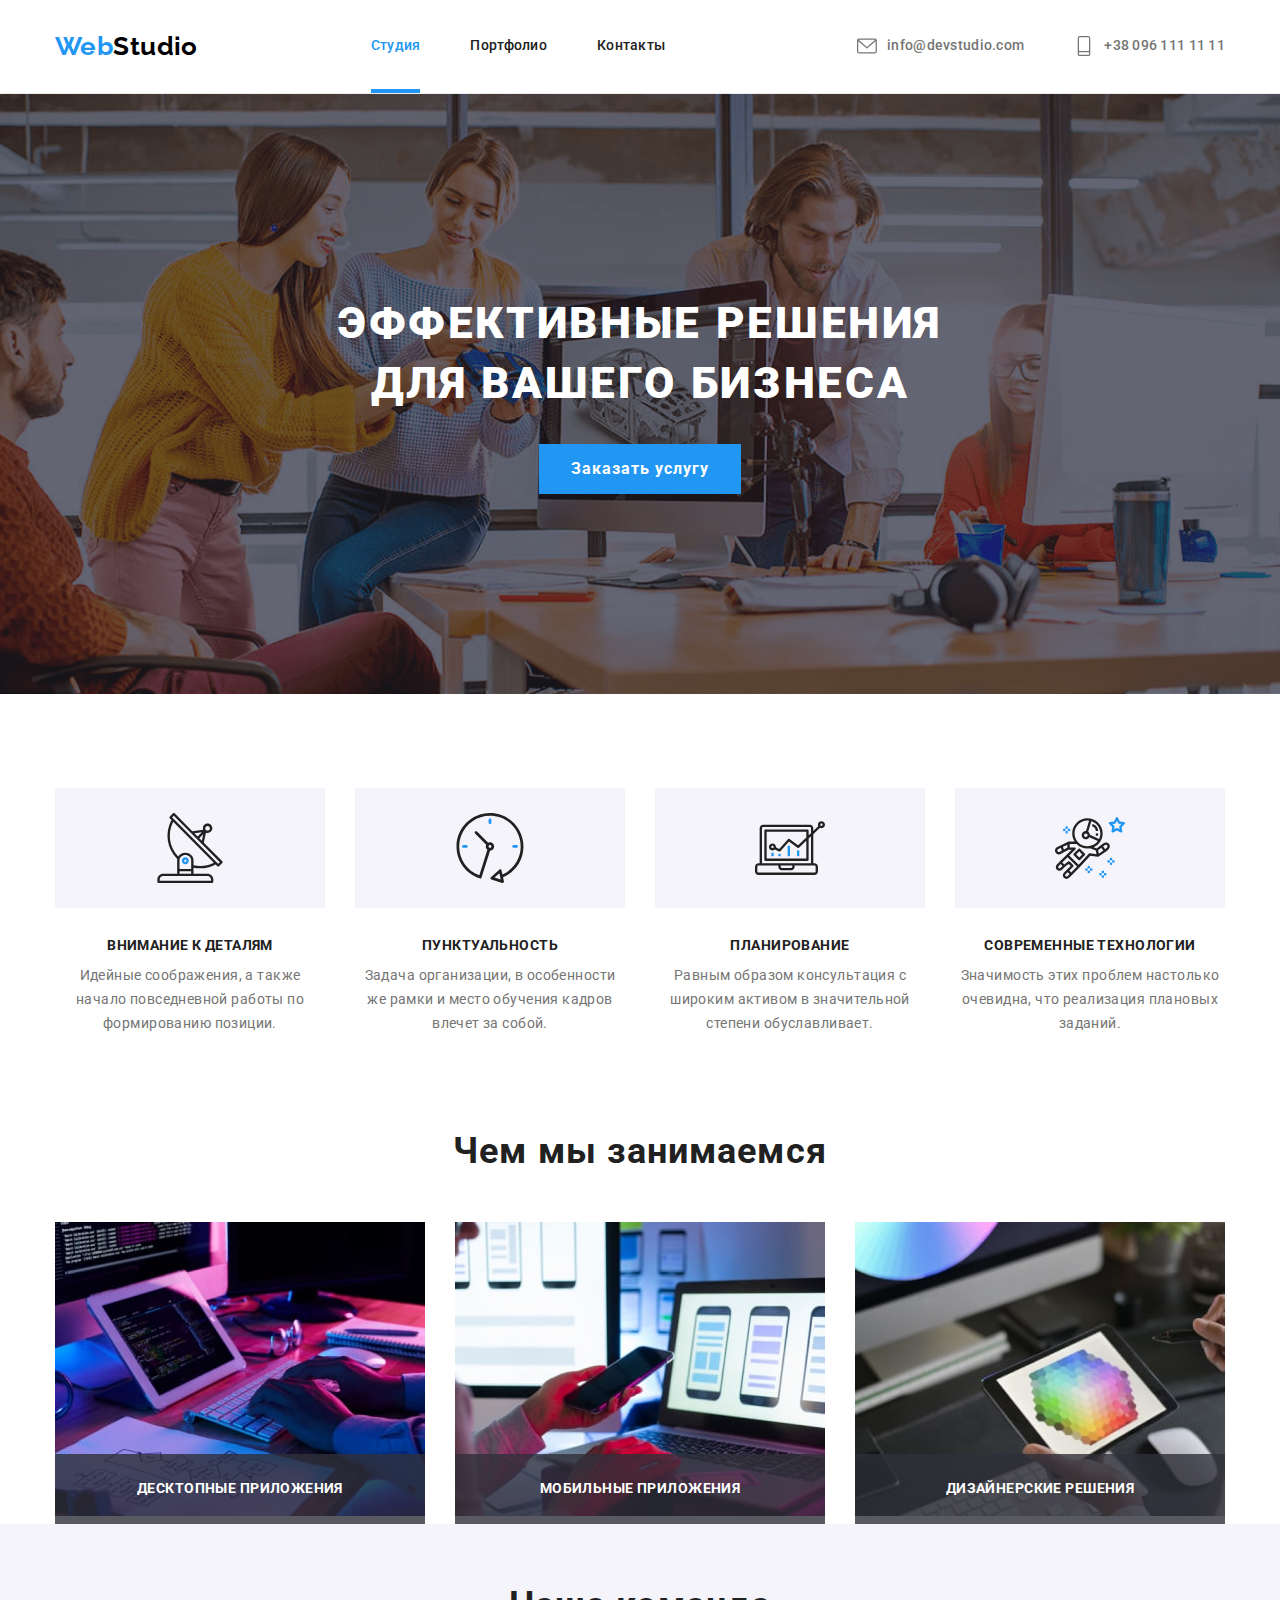
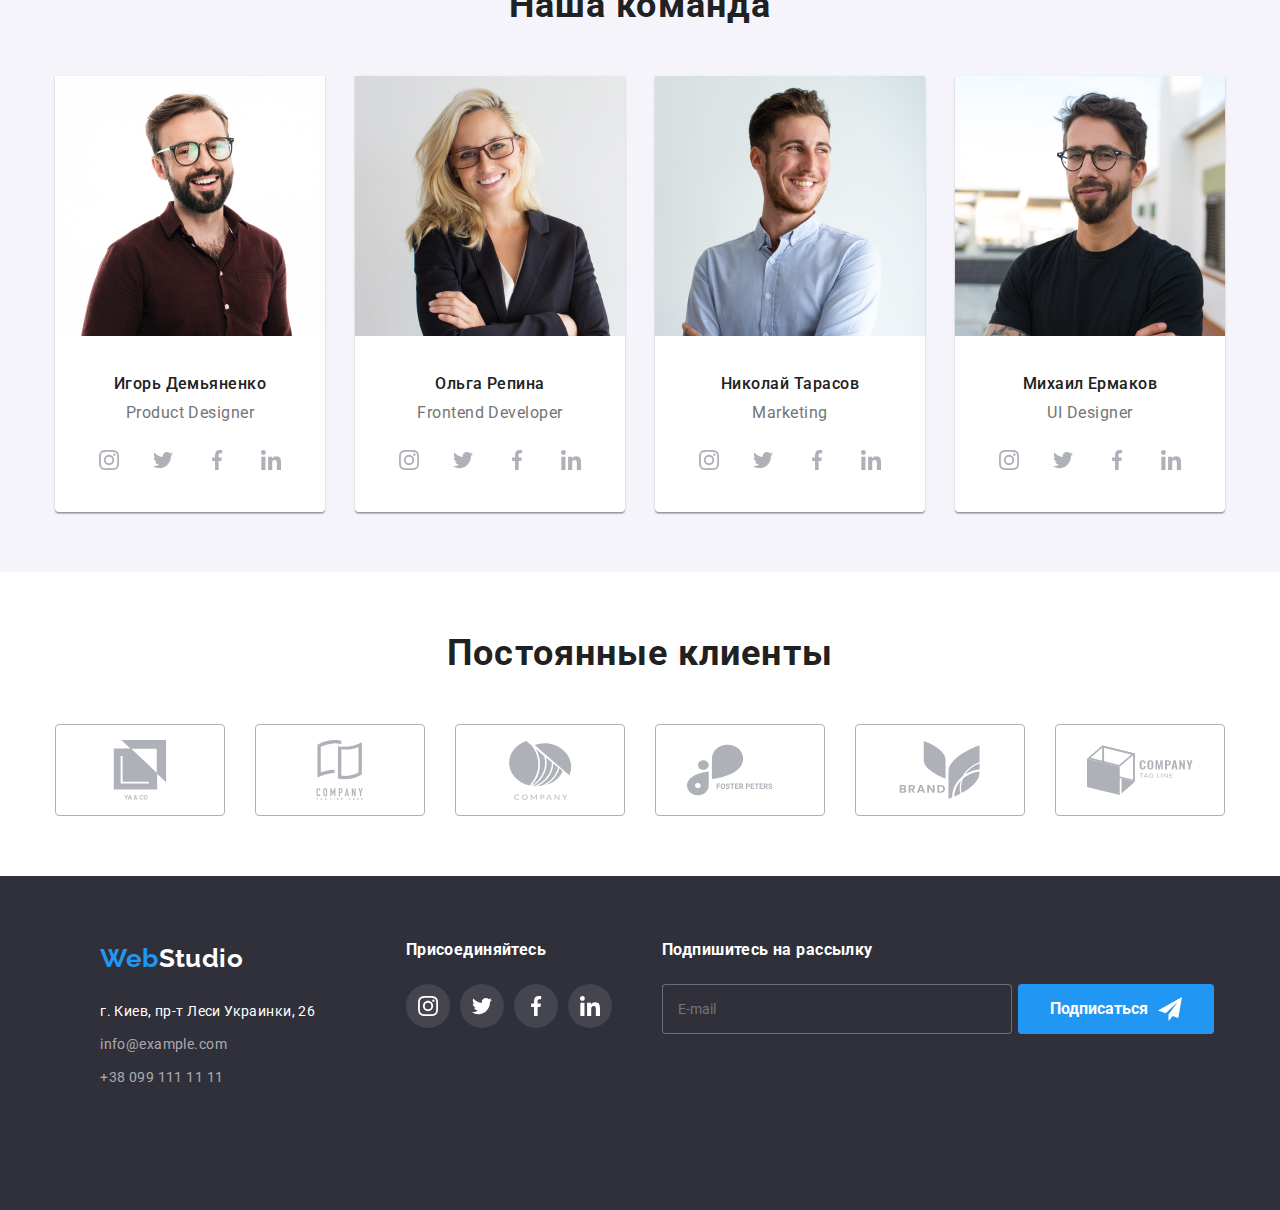
==== commit 97e4bdec: "Media refactoring adding adaptive graphics" ====
--- a/index.html
+++ b/index.html
@@ -70,6 +70,20 @@
               </a>
             </li>
           </ul>
+          <ul class="header__list-socials">
+            <li class="header__item-socials">
+              <a href="" class="header__link-socials">Instagram</a>
+            </li>
+            <li class="header__item-socials">
+              <a href="" class="header__link-socials">Twitter</a>
+            </li>
+            <li class="header__item-socials">
+              <a href="" class="header__link-socials">Facebook</a>
+            </li>
+            <li class="header__item-socials">
+              <a href="" class="header__link-socials">Linkedin</a>
+            </li>
+          </ul>
         </div>
         <button type="button" class="mobile-menu__btn" data-menu-button>
           <svg class="mobile-menu__img">
@@ -175,13 +189,35 @@
           <h2 class="sub-title">Наша команда</h2>
           <ul class="ourteam__list">
             <li class="ourteam__item">
-              <img
-                class="ourteam__img"
-                src="./images/demyanenko-min.jpg"
-                alt="Игорь Демьяненко"
-                width="270"
-                height="260"
-              />
+              <picture>
+                <source
+                  srcset="
+                    ./images/01_demyanenko_1200-min.jpg    1x,
+                    ./images/01_demyanenko_1200@2x-min.jpg 2x
+                  "
+                  media="(min-width: 1200px)"
+                  type="image/jpeg"
+                />
+                <source
+                  srcset="
+                    ./images/01_demyanenko_768-min.jpg    1x,
+                    ./images/01_demyanenko_768@2x-min.jpg 2x
+                  "
+                  media="(min-width: 768px)"
+                  type="image/jpeg"
+                />
+                <source
+                  srcset="./images/01_demyanenko_480@2x-min.jpg 2x"
+                  media="(max-width: 767px)"
+                  type="image/jpeg"
+                />
+                <img
+                  class="ourteam__img"
+                  src="./images/01_demyanenko_480-min.jpg"
+                  alt="Игорь Демьяненко"
+                  width="100%"
+                />
+              </picture>
               <div class="ourteam__box">
                 <h3 class="ourteam__title">Игорь Демьяненко</h3>
                 <p class="ourteam__text" lang="en">Product Designer</p>
@@ -220,13 +256,35 @@
               </div>
             </li>
             <li class="ourteam__item">
-              <img
-                class="ourteam__img"
-                src="./images/repina-min.jpg"
-                alt="Ольга Репина"
-                width="270"
-                height="260"
-              />
+              <picture>
+                <source
+                  srcset="
+                    ./images/02_repina_1200-min.jpg    1x,
+                    ./images/02_repina_1200@2x-min.jpg 2x
+                  "
+                  media="(min-width: 1200px)"
+                  type="image/jpeg"
+                />
+                <source
+                  srcset="
+                    ./images/02_repina_768-min.jpg    1x,
+                    ./images/02_repina_768@2x-min.jpg 2x
+                  "
+                  media="(min-width: 768px)"
+                  type="image/jpeg"
+                />
+                <source
+                  srcset="./images/02_repina_480@2x-min.jpg 2x"
+                  media="(max-width: 767px)"
+                  type="image/jpeg"
+                />
+                <img
+                  class="ourteam__img"
+                  src="./images/02_repina_480-min.jpg"
+                  alt="Ольга Репина"
+                  width="100%"
+                />
+              </picture>
               <div class="ourteam__box">
                 <h3 class="ourteam__title">Ольга Репина</h3>
                 <p class="ourteam__text" lang="en">Frontend Developer</p>
@@ -265,13 +323,35 @@
               </div>
             </li>
             <li class="ourteam__item">
-              <img
-                class="ourteam__img"
-                src="./images/tarasov-min.jpg"
-                alt="Николай Тарасов"
-                width="270"
-                height="260"
-              />
+              <picture>
+                <source
+                  srcset="
+                    ./images/03_tarasov_1200-min.jpg    1x,
+                    ./images/03_tarasov_1200@2x-min.jpg 2x
+                  "
+                  media="(min-width: 1200px)"
+                  type="image/jpeg"
+                />
+                <source
+                  srcset="
+                    ./images/03_tarasov_768-min.jpg    1x,
+                    ./images/03_tarasov_768@2x-min.jpg 2x
+                  "
+                  media="(min-width: 768px)"
+                  type="image/jpeg"
+                />
+                <source
+                  srcset="./images/03_tarasov_480@2x-min.jpg 2x"
+                  media="(max-width: 767px)"
+                  type="image/jpeg"
+                />
+                <img
+                  class="ourteam__img"
+                  src="./images/03_tarasov_480-min.jpg"
+                  alt="Николай Тарасов"
+                  width="100%"
+                />
+              </picture>
               <div class="ourteam__box">
                 <h3 class="ourteam__title">Николай Тарасов</h3>
                 <p class="ourteam__text" lang="en">Marketing</p>
@@ -310,13 +390,35 @@
               </div>
             </li>
             <li class="ourteam__item">
-              <img
-                class="ourteam__img"
-                src="./images/ermakov-min.jpg"
-                alt="Михаил Ермаков"
-                width="270"
-                height="260"
-              />
+              <picture>
+                <source
+                  srcset="
+                    ./images/04_ermakov_1200-min.jpg    1x,
+                    ./images/04_ermakov_1200@2x-min.jpg 2x
+                  "
+                  media="(min-width: 1200px)"
+                  type="image/jpeg"
+                />
+                <source
+                  srcset="
+                    ./images/04_ermakov_768-min.jpg    1x,
+                    ./images/04_ermakov_768@2x-min.jpg 2x
+                  "
+                  media="(min-width: 768px)"
+                  type="image/jpeg"
+                />
+                <source
+                  srcset="./images/04_ermakov_480@2x-min.jpg 2x"
+                  media="(max-width: 767px)"
+                  type="image/jpeg"
+                />
+                <img
+                  class="ourteam__img"
+                  src="./images/04_ermakov_480-min.jpg"
+                  alt="Михали Ермаков"
+                  width="100%"
+                />
+              </picture>
               <div class="ourteam__box">
                 <h3 class="ourteam__title">Михаил Ермаков</h3>
                 <p class="ourteam__text" lang="en">UI Designer</p>
@@ -482,7 +584,7 @@
           </div>
         </div>
 
-        <div class="footer__block">
+        <div class="footer__block footer__block--last">
           <h3 class="footer__title">Подпишитесь на рассылку</h3>
           <form class="subscribe__form" name="footer-subscribe-email-letters">
             <input
--- a/css/main.min.css
+++ b/css/main.min.css
@@ -1,2 +1,2 @@
-:root{--main-font: Roboto, sans-serif;--secondary-font: Raleway, sans-serif;--main-black-color: #212121;--main-color: #757575;--nav-hover-color: #2196f3;--section-background-color: #2f303a}.socials__list,.header__list-nav,.header__list-contacts,.whywe__list,.whatwedo__list,.ourteam__list,.ourclients__list,.menu__list,.examples__list,.footer__list{margin:0;padding:0;list-style:none}.link--top-logo,.link--bottom-logo,.header__link,.examples__link,.footer__link{text-decoration:none}.current.link--top-logo,.current.link--bottom-logo,.current.header__link,.current.examples__link,.current.footer__link{color:var(--nav-hover-color)}@media screen and (min-width: 768px){.current.link--top-logo::after,.current.link--bottom-logo::after,.current.header__link::after,.current.examples__link::after,.current.footer__link::after{content:"";position:absolute;left:0;bottom:-39px;display:block;width:100%;height:4px;background-color:var(--nav-hover-color)}}body{font-family:var(--main-font);font-weight:400;font-size:14px;line-height:1.71;letter-spacing:0.03em;color:var(--main-color);tab-size:0px}h1,h2,h3,h4,h5,p{margin:0px}.container{margin-left:auto;margin-right:auto}@media screen and (min-width: 1200px){.container{padding-left:15px;padding-right:15px}}.sub-title{font-weight:700;font-size:36px;line-height:1.17;letter-spacing:0.03em;text-align:center;margin-bottom:50px;color:var(--main-black-color)}.sub-title--invisible{display:none}.socials__list{display:flex;align-items:center}.socials__item{margin-right:10px}.socials__item:last-child{margin-right:0}.socials__link{display:flex;align-items:center;justify-content:center;width:44px;height:44px;border-radius:50%;background-color:rgba(255,255,255,0.1);transition:background-color 250ms cubic-bezier(0.4, 0, 0.2, 1)}.socials__link:hover,.socials__link:focus{background-color:#2196f3}.socials__logo{width:20px;height:20px;fill:#ffffff}.socials__logo--grey{fill:#afb1b8;transition:fill 250ms cubic-bezier(0.4, 0, 0.2, 1)}.socials__link:hover .socials__logo--grey,.socials__link:focus .socials__logo--grey{fill:#ffffff}.header{position:relative;padding-top:24px;padding-bottom:17px;background-color:#ffffff;border-bottom:1px solid #ececec}@media screen and (min-width: 1200px){.header{padding-bottom:25px}}.header-container{align-items:center;padding-left:15px;padding-right:15px}@media screen and (min-width: 768px){.header-container{display:flex}}@media screen and (min-width: 1200px){.link--top-logo{margin-right:93px}}.link--bottom-logo{display:block;margin-bottom:20px}.logo__text{font-family:var(--secondary-font);font-weight:700;font-size:24px;color:#2196f3}@media screen and (min-width: 1200px){.logo__text{font-size:26px}}.logo__text--white{color:#ffffff}.logo__text--black{color:#000000}.header__wrap{display:flex;justify-content:space-between;width:100%;z-index:1}@media screen and (max-width: 767px){.header__wrap{position:fixed;top:0;left:0;flex-direction:column;justify-content:space-between;width:100%;height:100vh;padding:48px 40px;background-color:#fff;visibility:hidden}.header__wrap.is-open{visibility:visible;pointer-events:initial}}@media screen and (min-width: 768px){.header__wrap{align-items:center;margin-left:80px}}.mobile-menu__btn{position:absolute;right:15px;top:20px;width:40px;height:40px;padding:0;z-index:1;box-sizing:border-box;background-color:transparent;border:0;cursor:pointer}.mobile-menu__btn:hover .mobile-menu__img{fill:#2196f3}.mobile-menu__btn.is-active{position:fixed}@media screen and (min-width: 768px){.mobile-menu__btn{display:none}}.mobile-menu__img{width:40px;height:40px;fill:#000000;transition:fill 250ms cubic-bezier(0.4, 0, 0.2, 1)}.mobile-menu__img--open{opacity:1}.mobile-menu__img--close{opacity:0}.mobile-menu__btn.is-active .mobile-menu__img--open{opacity:0}.mobile-menu__btn.is-active .mobile-menu__img--close{opacity:1}.header__list-nav{padding:0px}@media screen and (min-width: 768px){.header__list-nav{display:flex}}.header__list-contacts{padding:0px}@media screen and (min-width: 768px){.header__list-contacts{display:flex;flex-direction:column}}@media screen and (min-width: 1200px){.header__list-contacts{flex-direction:row}}.header__item-nav{position:relative;margin-right:50px}@media screen and (max-width: 767px){.header__item-nav{margin-bottom:32px}.header__item-nav:last-child{margin-bottom:0px}}.header__item-nav:last-child{margin-right:0px}.header__item-contacts:last-child{order:-1;margin-bottom:12px}@media screen and (min-width: 1200px){.header__item-contacts:last-child{margin-right:50px;margin-bottom:0px}}.header__logo{width:20px;height:20px;margin-right:10px;fill:var(--main-color);transition:fill 250ms cubic-bezier(0.4, 0, 0.2, 1)}.header__link:hover .header__logo,.header__link:focus .header__logo{fill:var(--nav-hover-color)}@media screen and (max-width: 767px){.header__logo{display:none}}.header__link{display:flex;align-items:center;font-weight:500;font-size:12px;line-height:1.14;letter-spacing:0.02em;color:var(--main-black-color);transition:color 250ms cubic-bezier(0.4, 0, 0.2, 1)}.header__link--main-color{color:var(--main-color)}.header__link:hover,.header__link:focus,.header__link:active{color:var(--nav-hover-color)}@media screen and (max-width: 767px){.header__link{font-weight:500;font-size:40px;line-height:1.18;letter-spacing:0.02em}.header__link[href="mailto:info@devstudio.com"]{font-size:24px;line-height:1.67}}@media screen and (min-width: 1200px){.header__link{font-size:14px}}.hero{padding:200px 0px;max-width:1600px;background-image:linear-gradient(rgba(47,48,58,0.4), rgba(47,48,58,0.4)),url(../images/hero_bg_Img.png);background-repeat:no-repeat;background-position:center;background-size:cover}.hero-container{text-align:center}.hero__title{font-weight:900;font-size:26px;line-height:1.62;max-width:360px;margin-left:auto;margin-right:auto;margin-bottom:30px;letter-spacing:0.06em;text-transform:uppercase;color:#ffffff}@media screen and (min-width: 1200px){.hero__title{font-size:44px;line-height:1.36;max-width:670px}}.hero__btn{font-family:inherit;font-weight:700;font-size:16px;line-height:1.87;text-align:center;letter-spacing:0.06em;padding:10px 32px;border:0px;cursor:pointer;background-color:#2196f3;color:#ffffff;transition:background-color 250ms cubic-bezier(0.4, 0, 0.2, 1)}.hero__btn:hover{background-color:#188ce8}.whywe{padding-top:94px;padding-bottom:94px}.whywe__list{display:flex;flex-wrap:wrap;margin:-15px;margin-left:auto;margin-right:auto}@media screen and (min-width: 480px){.whywe__list{max-width:480px}}@media screen and (min-width: 768px){.whywe__list{max-width:768px}}@media screen and (min-width: 1200px){.whywe__list{max-width:1200px;flex-wrap:nowrap}}.whywe__item{width:100%;max-width:450px;text-align:center;margin:15px}@media screen and (min-width: 768px){.whywe__item{flex-basis:354px}}@media screen and (min-width: 1200px){.whywe__item{flex-basis:270px}}.whywe__item::before{display:block;content:"";width:100%;max-width:450px;height:120px;margin-bottom:30px;background-size:contain;background-position:center;background-repeat:no-repeat;background-size:auto 70px;background-color:#f5f4fa}@media screen and (min-width: 768px){.whywe__item::before{flex-basis:354px}}@media screen and (min-width: 1200px){.whywe__item::before{flex-basis:270px}}.whywe__item--details::before{background-image:url(../images/antenna.svg)}.whywe__item--punctuality::before{background-image:url(../images/clock.svg)}.whywe__item--planning::before{background-image:url(../images/diagram.svg)}.whywe__item--modern::before{background-image:url(../images/astronaut.svg)}.whywe__title{font-weight:700;font-size:14px;line-height:1.14;letter-spacing:0.03em;text-transform:uppercase;margin-bottom:10px;color:var(--main-black-color)}.whywe__text{font-size:14px;line-height:1.71;letter-spacing:0.03em;color:var(--main-color)}@media screen and (max-width: 1199px){.whatwedo{display:none}}.whatwedo__list{display:flex}.whatwedo__item{position:relative;margin-right:30px}.whatwedo__item:last-child{margin-right:0}.whatwedo__desc{display:flex;position:absolute;width:370px;height:70px;right:0;bottom:0;align-items:center;justify-content:center;font-family:"Roboto";font-style:normal;font-weight:700;font-size:14px;line-height:1.14;text-align:center;letter-spacing:0.03em;text-transform:uppercase;color:#ffffff;background-color:rgba(47,48,58,0.8)}.ourteam{padding-top:60px;padding-bottom:60px;background-color:#f5f4fa}.ourteam__list{display:flex;flex-wrap:wrap;margin:-15px;margin-left:auto;margin-right:auto}@media screen and (min-width: 480px){.ourteam__list{max-width:480px}}@media screen and (min-width: 768px){.ourteam__list{max-width:768px}}@media screen and (min-width: 1200px){.ourteam__list{max-width:1200px;flex-wrap:nowrap}}.ourteam__item{background-color:#ffffff;width:100%;max-width:450px;text-align:center;margin:15px;box-shadow:0px 1px 3px rgba(0,0,0,0.12),0px 1px 1px rgba(0,0,0,0.14),0px 2px 1px rgba(0,0,0,0.2);border-radius:0px 0px 4px 4px}@media screen and (min-width: 768px){.ourteam__item{flex-basis:354px}}@media screen and (min-width: 1200px){.ourteam__item{flex-basis:270px}}.ourteam__box{display:flex;flex-direction:column;align-items:center;padding-top:30px;padding-bottom:30px}.ourteam__title{display:block;font-weight:500;font-size:16px;line-height:19px;letter-spacing:0.03em;margin-bottom:10px;color:#212121}.ourteam__text{display:block;padding-bottom:16px;font-size:16px;line-height:1.19;letter-spacing:0.03em;color:var(--main-color)}.ourclients{padding-top:60px;padding-bottom:60px}.ourclients__list{display:flex;justify-content:center;flex-wrap:wrap;margin:-15px;margin-left:auto;margin-right:auto}@media screen and (min-width: 480px){.ourclients__list{max-width:480px}}@media screen and (min-width: 756px){.ourclients__list{max-width:756px}}@media screen and (min-width: 1200px){.ourclients__list{max-width:1200px;flex-wrap:nowrap}}.ourclients__item{flex-basis:210px;height:92px;margin:15px}@media screen and (min-width: 1200px){.ourclients__item{flex-basis:170px}}.ourclients__link{display:flex;align-items:center;justify-content:center;width:100%;height:100%;border:1px solid #afb1b8;box-sizing:border-box;border-radius:4px;transition:border 250ms cubic-bezier(0.4, 0, 0.2, 1)}.ourclients__link:hover,.ourclients__link:focus{border:1px solid #2196f3}.ourclients__logo{width:106px;height:60px;fill:#afb1b8;transition:fill 250ms cubic-bezier(0.4, 0, 0.2, 1)}.ourclients__link:hover .ourclients__logo,.ourclients__link:focus .ourclients__logo{fill:#2196f3}.portfolio-menu-wrap{margin-bottom:30px}@media screen and (min-width: 1200px){.portfolio-menu-wrap{margin-bottom:50px}}.menu__list{display:flex;flex-wrap:wrap;justify-content:start;margin:-8px}@media screen and (min-width: 768px){.menu__list{justify-content:center}}.menu__item{margin:8px}.menu__btn{font-family:inherit;font-weight:500;font-size:16px;line-height:1.62;padding:6px 22px;text-align:center;letter-spacing:0.03em;cursor:pointer;background-color:#f5f4fa;color:var(--main-black-color);border:0px;border-radius:4px;transition:background-color 250ms cubic-bezier(0.4, 0, 0.2, 1),color 250ms cubic-bezier(0.4, 0, 0.2, 1),box-shadow 250ms cubic-bezier(0.4, 0, 0.2, 1)}.menu__btn:hover,.menu__btn:focus,.menu__btn:active{background-color:var(--nav-hover-color);color:#ffffff;box-shadow:0px 3px 1px rgba(0,0,0,0.1),0px 1px 2px rgba(0,0,0,0.08),0px 2px 2px rgba(0,0,0,0.12)}.portfolio-galery-wrap{display:flex;flex-direction:column;width:100%;align-items:center}.examples__list{display:flex;width:100%;flex-wrap:wrap;justify-content:center;margin:-15px}@media screen and (min-width: 768px) and (max-width: 1199px){.examples__list{width:768px;justify-content:space-between}}.examples__item{margin:15px;background-color:#ffffff}.examples__wrap{position:relative;overflow:hidden}.examples__desc{display:block;position:absolute;align-items:center;justify-content:center;top:0;left:0;width:100%;height:100%;padding:63px 24px;font-family:"Roboto";font-style:normal;font-weight:400;font-size:18px;line-height:1.56;letter-spacing:0.03em;color:#ffffff;background-color:rgba(33,150,243,0.9);transform:translatey(302px);transition-property:transform;transition-duration:250ms;transition-timing-function:cubic-bezier(0.4, 0, 0.2, 1)}.examples__link:hover .examples__desc{transform:translateY(0)}.examples__link{display:block;transition:box-shadow 250ms cubic-bezier(0.4, 0, 0.2, 1)}.examples__link:hover,.examples__link:focus{box-shadow:0px 1px 1px rgba(0,0,0,0.12),0px 4px 4px rgba(0,0,0,0.06),1px 4px 6px rgba(0,0,0,0.16)}.examples__box{width:300px;padding:20px 24px;border-bottom:1px solid #eeeeee;border-left:1px solid #eeeeee;border-right:1px solid #eeeeee}.examples__title{font-weight:700;font-size:18px;line-height:2;letter-spacing:0.06em;margin-bottom:4px;color:var(--main-black-color)}.examples__text{font-size:16px;line-height:1.87;letter-spacing:0.03em;color:var(--main-color)}.portfolio{padding-top:94px;padding-bottom:94px}.conteiner-portfolio{margin-left:15px;margin-right:15px}.portfolio-menu-wrap{margin-bottom:30px}@media screen and (min-width: 1200px){.portfolio-menu-wrap{margin-bottom:50px}}.menu__list{display:flex;flex-wrap:wrap;justify-content:start;margin:-8px}@media screen and (min-width: 768px){.menu__list{justify-content:center}}.menu__item{margin:8px}.menu__btn{font-family:inherit;font-weight:500;font-size:16px;line-height:1.62;padding:6px 22px;text-align:center;letter-spacing:0.03em;cursor:pointer;background-color:#f5f4fa;color:var(--main-black-color);border:0px;border-radius:4px;transition:background-color 250ms cubic-bezier(0.4, 0, 0.2, 1),color 250ms cubic-bezier(0.4, 0, 0.2, 1),box-shadow 250ms cubic-bezier(0.4, 0, 0.2, 1)}.menu__btn:hover,.menu__btn:focus,.menu__btn:active{background-color:var(--nav-hover-color);color:#ffffff;box-shadow:0px 3px 1px rgba(0,0,0,0.1),0px 1px 2px rgba(0,0,0,0.08),0px 2px 2px rgba(0,0,0,0.12)}.portfolio-galery-wrap{display:flex;flex-direction:column;width:100%;align-items:center}.examples__list{display:flex;width:100%;flex-wrap:wrap;justify-content:center;margin:-15px}@media screen and (min-width: 768px) and (max-width: 1199px){.examples__list{width:768px;justify-content:space-between}}.examples__item{margin:15px;background-color:#ffffff}.examples__wrap{position:relative;overflow:hidden}.examples__desc{display:block;position:absolute;align-items:center;justify-content:center;top:0;left:0;width:100%;height:100%;padding:63px 24px;font-family:"Roboto";font-style:normal;font-weight:400;font-size:18px;line-height:1.56;letter-spacing:0.03em;color:#ffffff;background-color:rgba(33,150,243,0.9);transform:translatey(302px);transition-property:transform;transition-duration:250ms;transition-timing-function:cubic-bezier(0.4, 0, 0.2, 1)}.examples__link:hover .examples__desc{transform:translateY(0)}.examples__link{display:block;transition:box-shadow 250ms cubic-bezier(0.4, 0, 0.2, 1)}.examples__link:hover,.examples__link:focus{box-shadow:0px 1px 1px rgba(0,0,0,0.12),0px 4px 4px rgba(0,0,0,0.06),1px 4px 6px rgba(0,0,0,0.16)}.examples__box{width:300px;padding:20px 24px;border-bottom:1px solid #eeeeee;border-left:1px solid #eeeeee;border-right:1px solid #eeeeee}.examples__title{font-weight:700;font-size:18px;line-height:2;letter-spacing:0.06em;margin-bottom:4px;color:var(--main-black-color)}.examples__text{font-size:16px;line-height:1.87;letter-spacing:0.03em;color:var(--main-color)}.footer{padding-top:60px;padding-bottom:60px;background-color:var(--section-background-color)}.footer-box{display:flex;flex-direction:column;margin-left:15px;margin-right:15px}@media screen and (min-width: 1200px){.footer-box{flex-direction:row;justify-content:space-between}}.footer-wrap{display:flex;flex-wrap:wrap;width:100%;margin-left:auto;margin-right:auto;justify-content:space-around}.footer__block{display:flex;flex-direction:column;align-items:center;margin-left:5px;margin-right:5px;margin-bottom:60px}@media screen and (min-width: 1200px){.footer__block{align-items:flex-start}}.footer__item:not(:last-child){margin-bottom:9px}.footer__link{font-style:normal;font-size:14px;line-height:1.71;letter-spacing:0.03em;color:rgba(255,255,255,0.6)}.footer__link--white{color:#ffffff}.footer__title{color:white;margin-bottom:20px}.subscribe__form{display:flex;flex-direction:column;align-items:center;width:100%}@media screen and (min-width: 1200px){.subscribe__form{flex-direction:row;justify-content:center;margin:-6px}}.subscribe__input{width:100%;max-width:450px;height:50px;padding:15px;margin-left:15px;margin-right:15px;margin-bottom:20px;outline:none;border-radius:4px;border:1px solid rgba(255,255,255,0.3);background-color:#2f303a;color:rgba(255,255,255,0.6)}@media screen and (min-width: 1200px){.subscribe__input{width:358px;margin:6px}}.subscribe__btn{display:flex;align-items:center;justify-content:center;width:200px;height:50px;border:0;border-radius:4px;font-family:"Roboto";font-style:normal;font-weight:700;font-size:16px;line-height:1.88;color:#ffffff;background-color:#2196f3;cursor:pointer}.subscribe__logo{width:24px;height:24px;margin-left:10px;fill:#ffffff}.backdrop{position:fixed;width:100vw;height:100vh;top:0px;left:50%;transform:translateX(-50%);background-color:rgba(0,0,0,0.2);opacity:1;visibility:visible;pointer-events:initial;transition:opacity 250ms, visibility 250ms}.modal__window{position:absolute;top:50%;left:50%;transform:translate(-50%, -50%);width:528px;height:581px;padding:0 40px;background-color:#ffffff}.modal__btn{position:absolute;right:8px;top:8px;width:30px;height:30px;border-radius:50%;background-color:#ffffff;border:1px solid rgba(0,0,0,0.1);box-sizing:border-box;cursor:pointer}.modal__btn:hover .modal__img{fill:#2196f3}.modal__img{width:11px;height:11px;fill:#000000;transition:fill 250ms cubic-bezier(0.4, 0, 0.2, 1)}.modal__form{display:flex;flex-direction:column;align-items:center}.modal__title{margin-top:40px;margin-bottom:20px;font-family:"Roboto";font-style:normal;font-weight:700;font-size:20px;line-height:1.15;text-align:center;letter-spacing:0.03em;color:#212121}.is-hidden{opacity:0;visibility:hidden;pointer-events:none}.form__label{position:relative;display:flex;flex-direction:column;margin-bottom:10px;width:100%}.form__label--checkbox{position:relative;display:flex;flex-direction:row;align-items:baseline}.form__text{margin-bottom:4px;font-family:"Roboto";font-style:normal;font-weight:400;font-size:12px;line-height:1.17;letter-spacing:0.01em;color:#757575}.form__text--agreement{font-size:14px;letter-spacing:0.03em}.form__link{color:#2196f3}.form__field{width:100%;height:40px;padding:11px 12px;padding-left:28px;outline:none;cursor:pointer;border:1px solid rgba(33,33,33,0.2);box-sizing:border-box;border-radius:4px;transition:border-color 250ms cubic-bezier(0.4, 0, 0.2, 1)}.form__field--textarea{resize:none;height:120px}.form__field:hover,.form__field:focus{border:2px solid #2196f3}.form__logo{position:absolute;top:30px;left:11px;width:18px;height:18px;fill:#212121;transition:fill 250ms cubic-bezier(0.4, 0, 0.2, 1)}.form__logo--checked{width:11px;height:8px}.form__field:hover+.form__logo,.form__field:focus+.form__logo{fill:#2196f3}.form__input--checked{position:absolute;top:0;right:0;-webkit-appearance:none;-moz-appearance:none;appearance:none}.form__input--custom-checked{display:flex;align-items:center;justify-content:center;width:16px;height:15px;border:1px solid;border-color:#000000;border-radius:2px;margin-right:7px;transition:background-color 250ms cubic-bezier(0.4, 0, 0.2, 1),border-color 250ms cubic-bezier(0.4, 0, 0.2, 1)}.form__input--checked:focus+.form__input--custom-checked{border-color:#2196f3}.form__input--checked:checked+.form__input--custom-checked{border-color:#2196f3;background-color:#2196f3}.form__button{width:200px;height:50px;background:#2196f3;border:0;border-radius:4px;transition:background-color 250ms cubic-bezier(0.4, 0, 0.2, 1),box-shadow 250ms cubic-bezier(0.4, 0, 0.2, 1);color:#ffffff;font-family:"Roboto";font-style:normal;font-weight:700;font-size:16px;line-height:1.88;cursor:pointer}.form__button:hover{background-color:#188ce8;box-shadow:0px 4px 4px rgba(0,0,0,0.15)}
+:root{--main-font: Roboto, sans-serif;--secondary-font: Raleway, sans-serif;--main-black-color: #212121;--main-color: #757575;--nav-hover-color: #2196f3;--section-background-color: #2f303a}.socials__list,.header__list-nav,.header__list-contacts,.header__list-socials,.whywe__list,.whatwedo__list,.ourteam__list,.ourclients__list,.menu__list,.examples__list,.footer__list{margin:0;padding:0;list-style:none}.link--top-logo,.link--bottom-logo,.header__link,.header__link-socials,.examples__link,.footer__link{text-decoration:none}.current.link--top-logo,.current.link--bottom-logo,.current.header__link,.current.header__link-socials,.current.examples__link,.current.footer__link{color:var(--nav-hover-color)}@media screen and (min-width: 768px){.current.link--top-logo::after,.current.link--bottom-logo::after,.current.header__link::after,.current.header__link-socials::after,.current.examples__link::after,.current.footer__link::after{content:"";position:absolute;left:0;bottom:-39px;display:block;width:100%;height:4px;background-color:var(--nav-hover-color)}}body{font-family:var(--main-font);font-weight:400;font-size:14px;line-height:1.71;letter-spacing:0.03em;color:var(--main-color);tab-size:0px}h1,h2,h3,h4,h5,p{margin:0px}.container{margin-left:auto;margin-right:auto;padding-left:15px;padding-right:15px}@media screen and (min-width: 768px){.container{width:768px}}@media screen and (min-width: 1200px){.container{width:1200px}}.sub-title{font-weight:700;font-size:36px;line-height:1.17;letter-spacing:0.03em;text-align:center;margin-bottom:50px;color:var(--main-black-color)}.sub-title--invisible{display:none}.socials__list{display:flex;align-items:center}.socials__item{margin-right:10px}.socials__item:last-child{margin-right:0}.socials__link{display:flex;align-items:center;justify-content:center;width:44px;height:44px;border-radius:50%;background-color:rgba(255,255,255,0.1);transition:background-color 250ms cubic-bezier(0.4, 0, 0.2, 1)}.socials__link:hover,.socials__link:focus{background-color:#2196f3}.socials__logo{width:20px;height:20px;fill:#ffffff}.socials__logo--grey{fill:#afb1b8;transition:fill 250ms cubic-bezier(0.4, 0, 0.2, 1)}.socials__link:hover .socials__logo--grey,.socials__link:focus .socials__logo--grey{fill:#ffffff}.header{position:relative;padding-top:24px;padding-bottom:17px;background-color:#ffffff;border-bottom:1px solid #ececec}@media screen and (min-width: 1200px){.header{padding-bottom:25px}}.header-container{align-items:center;padding-left:15px;padding-right:15px}@media screen and (min-width: 768px){.header-container{display:flex}}@media screen and (min-width: 1200px){.link--top-logo{margin-right:93px}}.link--bottom-logo{display:block;margin-bottom:20px}.logo__text{font-family:var(--secondary-font);font-weight:700;font-size:24px;color:#2196f3}@media screen and (min-width: 1200px){.logo__text{font-size:26px}}.logo__text--white{color:#ffffff}.logo__text--black{color:#000000}.header__wrap{display:flex;justify-content:space-between;width:100%;z-index:1}@media screen and (max-width: 767px){.header__wrap{position:fixed;top:0;left:0;flex-direction:column;justify-content:space-around;width:100%;height:100vh;padding:48px 40px;background-color:#fff;visibility:hidden}.header__wrap.is-open{visibility:visible;pointer-events:initial}}@media screen and (min-width: 768px){.header__wrap{align-items:center;margin-left:80px}}.mobile-menu__btn{position:absolute;right:15px;top:20px;width:40px;height:40px;padding:0;z-index:1;box-sizing:border-box;background-color:transparent;border:0;cursor:pointer}.mobile-menu__btn:hover .mobile-menu__img{fill:#2196f3}.mobile-menu__btn.is-active{position:fixed}@media screen and (min-width: 768px){.mobile-menu__btn{display:none}}.mobile-menu__img{width:40px;height:40px;fill:#000000;transition:fill 250ms cubic-bezier(0.4, 0, 0.2, 1)}.mobile-menu__img--open{opacity:1}.mobile-menu__img--close{opacity:0}.mobile-menu__btn.is-active .mobile-menu__img--open{opacity:0}.mobile-menu__btn.is-active .mobile-menu__img--close{opacity:1}.header__list-nav{padding:0px}@media screen and (min-width: 768px){.header__list-nav{display:flex}}.header__list-contacts{padding:0px}@media screen and (min-width: 768px){.header__list-contacts{display:flex;flex-direction:column}}@media screen and (min-width: 1200px){.header__list-contacts{flex-direction:row}}.header__item-nav{position:relative;margin-right:50px}@media screen and (max-width: 767px){.header__item-nav{margin-bottom:32px}.header__item-nav:last-child{margin-bottom:0px}}.header__item-nav:last-child{margin-right:0px}.header__item-contacts:last-child{order:-1;margin-bottom:12px}@media screen and (min-width: 1200px){.header__item-contacts:last-child{margin-right:50px;margin-bottom:0px}}.header__logo{width:20px;height:20px;margin-right:10px;fill:var(--main-color);transition:fill 250ms cubic-bezier(0.4, 0, 0.2, 1)}.header__link:hover .header__logo,.header__link:focus .header__logo{fill:var(--nav-hover-color)}@media screen and (max-width: 767px){.header__logo{display:none}}.header__link{display:flex;align-items:center;font-weight:500;font-size:12px;line-height:1.14;letter-spacing:0.02em;color:var(--main-black-color);transition:color 250ms cubic-bezier(0.4, 0, 0.2, 1)}.header__link--main-color{color:var(--main-color)}.header__link:hover,.header__link:focus,.header__link:active{color:var(--nav-hover-color)}@media screen and (max-width: 767px){.header__link{font-weight:500;font-size:40px;line-height:1.18;letter-spacing:0.02em}.header__link[href="mailto:info@devstudio.com"]{font-size:24px;line-height:1.67}}@media screen and (min-width: 1200px){.header__link{font-size:14px}}.header__list-socials{margin:-10px;display:flex}@media screen and (min-width: 768px){.header__list-socials{display:none}}.header__item-socials{box-sizing:border-box;margin:10px 0 10px 10px}.header__item-socials:not(:last-child){padding-right:10px;border-right:solid 1px rgba(33,33,33,0.2)}.header__link-socials{font-family:"Roboto";font-style:normal;font-weight:500;font-size:18px;line-height:1.22;letter-spacing:0.02em;color:#2196f3}.hero{padding:200px 0px;max-width:1600px;background-image:linear-gradient(rgba(47,48,58,0.4), rgba(47,48,58,0.4)),url(../images/hero_480-min.png);background-repeat:no-repeat;background-position:center;background-size:cover}@media screen and (min-width: 768px){.hero{background-image:linear-gradient(rgba(47,48,58,0.4), rgba(47,48,58,0.4)),url(../images/hero_768-min.png)}}@media screen and (min-width: 1200px){.hero{background-image:linear-gradient(rgba(47,48,58,0.4), rgba(47,48,58,0.4)),url(../images/hero_1200-min.png)}}.hero-container{text-align:center}.hero__title{font-weight:900;font-size:26px;line-height:1.62;max-width:360px;margin-left:auto;margin-right:auto;margin-bottom:30px;letter-spacing:0.06em;text-transform:uppercase;color:#ffffff}@media screen and (min-width: 1200px){.hero__title{font-size:44px;line-height:1.36;max-width:670px}}.hero__btn{font-family:inherit;font-weight:700;font-size:16px;line-height:1.87;text-align:center;letter-spacing:0.06em;padding:10px 32px;border:0px;cursor:pointer;background-color:#2196f3;color:#ffffff;transition:background-color 250ms cubic-bezier(0.4, 0, 0.2, 1)}.hero__btn:hover{background-color:#188ce8}.whywe{padding-top:94px;padding-bottom:94px}.whywe__list{display:flex;flex-wrap:wrap;margin:-15px;justify-content:center}@media screen and (min-width: 768px){.whywe__list{max-width:768px}}@media screen and (min-width: 1200px){.whywe__list{max-width:1200px;flex-wrap:nowrap}}.whywe__item{width:100%;max-width:450px;text-align:center;margin:15px}@media screen and (min-width: 768px){.whywe__item{flex-basis:354px}}@media screen and (min-width: 1200px){.whywe__item{flex-basis:270px}}.whywe__item::before{display:block;content:"";width:100%;max-width:450px;height:120px;margin-bottom:30px;background-size:contain;background-position:center;background-repeat:no-repeat;background-size:auto 70px;background-color:#f5f4fa}@media screen and (min-width: 768px){.whywe__item::before{flex-basis:354px}}@media screen and (min-width: 1200px){.whywe__item::before{flex-basis:270px}}.whywe__item--details::before{background-image:url(../images/antenna.svg)}.whywe__item--punctuality::before{background-image:url(../images/clock.svg)}.whywe__item--planning::before{background-image:url(../images/diagram.svg)}.whywe__item--modern::before{background-image:url(../images/astronaut.svg)}.whywe__title{font-weight:700;font-size:14px;line-height:1.14;letter-spacing:0.03em;text-transform:uppercase;margin-bottom:10px;color:var(--main-black-color)}.whywe__text{font-size:14px;line-height:1.71;letter-spacing:0.03em;color:var(--main-color)}@media screen and (max-width: 1199px){.whatwedo{display:none}}.whatwedo__list{display:flex;justify-content:center}.whatwedo__item{position:relative;margin-right:30px}.whatwedo__item:last-child{margin-right:0}.whatwedo__desc{display:flex;position:absolute;width:370px;height:70px;right:0;bottom:0;align-items:center;justify-content:center;font-family:"Roboto";font-style:normal;font-weight:700;font-size:14px;line-height:1.14;text-align:center;letter-spacing:0.03em;text-transform:uppercase;color:#ffffff;background-color:rgba(47,48,58,0.8)}.ourteam{padding-top:60px;padding-bottom:60px;background-color:#f5f4fa}.ourteam__list{display:flex;flex-wrap:wrap;margin:-15px;justify-content:center}@media screen and (min-width: 768px){.ourteam__list{max-width:768px}}@media screen and (min-width: 1200px){.ourteam__list{max-width:1200px;flex-wrap:nowrap}}.ourteam__item{background-color:#ffffff;width:100%;max-width:450px;text-align:center;margin:15px;box-shadow:0px 1px 3px rgba(0,0,0,0.12),0px 1px 1px rgba(0,0,0,0.14),0px 2px 1px rgba(0,0,0,0.2);border-radius:0px 0px 4px 4px}@media screen and (min-width: 768px){.ourteam__item{width:354px}}@media screen and (min-width: 1200px){.ourteam__item{width:270px}}.ourteam__box{display:flex;flex-direction:column;align-items:center;padding-top:30px;padding-bottom:30px}.ourteam__title{display:block;font-weight:500;font-size:16px;line-height:19px;letter-spacing:0.03em;margin-bottom:10px;color:#212121}.ourteam__text{display:block;padding-bottom:16px;font-size:16px;line-height:1.19;letter-spacing:0.03em;color:var(--main-color)}.ourclients{padding-top:60px;padding-bottom:60px}.ourclients__list{display:flex;flex-wrap:wrap;margin:-15px;justify-content:center}@media screen and (min-width: 768px){.ourclients__list{max-width:768px}}@media screen and (min-width: 1200px){.ourclients__list{max-width:1200px;flex-wrap:nowrap}}.ourclients__item{flex-basis:210px;height:92px;margin:15px}@media screen and (min-width: 1200px){.ourclients__item{flex-basis:170px}}.ourclients__link{display:flex;align-items:center;justify-content:center;width:100%;height:100%;border:1px solid #afb1b8;box-sizing:border-box;border-radius:4px;transition:border 250ms cubic-bezier(0.4, 0, 0.2, 1)}.ourclients__link:hover,.ourclients__link:focus{border:1px solid #2196f3}.ourclients__logo{width:106px;height:60px;fill:#afb1b8;transition:fill 250ms cubic-bezier(0.4, 0, 0.2, 1)}.ourclients__link:hover .ourclients__logo,.ourclients__link:focus .ourclients__logo{fill:#2196f3}.portfolio-menu-wrap{margin-bottom:30px}@media screen and (min-width: 1200px){.portfolio-menu-wrap{margin-bottom:50px}}.menu__list{display:flex;flex-wrap:wrap;justify-content:start;margin:-8px}@media screen and (min-width: 768px){.menu__list{justify-content:center}}.menu__item{margin:8px}.menu__btn{font-family:inherit;font-weight:500;font-size:16px;line-height:1.62;padding:6px 22px;text-align:center;letter-spacing:0.03em;cursor:pointer;background-color:#f5f4fa;color:var(--main-black-color);border:0px;border-radius:4px;transition:background-color 250ms cubic-bezier(0.4, 0, 0.2, 1),color 250ms cubic-bezier(0.4, 0, 0.2, 1),box-shadow 250ms cubic-bezier(0.4, 0, 0.2, 1)}.menu__btn:hover,.menu__btn:focus,.menu__btn:active{background-color:var(--nav-hover-color);color:#ffffff;box-shadow:0px 3px 1px rgba(0,0,0,0.1),0px 1px 2px rgba(0,0,0,0.08),0px 2px 2px rgba(0,0,0,0.12)}.portfolio-galery-wrap{display:flex;flex-direction:column;width:100%;align-items:center}.examples__list{display:flex;width:100%;flex-wrap:wrap;justify-content:center;margin:-15px}@media screen and (min-width: 768px) and (max-width: 1199px){.examples__list{width:768px;justify-content:space-between}}@media screen and (min-width: 1200px){.examples__list{width:1200px}}.examples__item{margin:15px;background-color:#ffffff}@media screen and (min-width: 768px){.examples__item{width:354px}}@media screen and (min-width: 1200px){.examples__item{width:370px}}.examples__wrap{position:relative;overflow:hidden}.examples__desc{display:block;position:absolute;align-items:center;justify-content:center;top:0;left:0;width:100%;height:100%;padding:63px 24px;font-family:"Roboto";font-style:normal;font-weight:400;font-size:18px;line-height:1.56;letter-spacing:0.03em;color:#ffffff;background-color:rgba(33,150,243,0.9);transform:translatey(302px);transition-property:transform;transition-duration:250ms;transition-timing-function:cubic-bezier(0.4, 0, 0.2, 1)}.examples__link:hover .examples__desc{transform:translateY(0)}.examples__link{display:block;transition:box-shadow 250ms cubic-bezier(0.4, 0, 0.2, 1)}.examples__link:hover,.examples__link:focus{box-shadow:0px 1px 1px rgba(0,0,0,0.12),0px 4px 4px rgba(0,0,0,0.06),1px 4px 6px rgba(0,0,0,0.16)}.examples__box{width:100%;padding:20px 24px;border-bottom:1px solid #eeeeee;border-left:1px solid #eeeeee;border-right:1px solid #eeeeee}.examples__title{font-weight:700;font-size:18px;line-height:2;letter-spacing:0.06em;margin-bottom:4px;color:var(--main-black-color)}.examples__text{font-size:16px;line-height:1.87;letter-spacing:0.03em;color:var(--main-color)}.portfolio{padding-top:94px;padding-bottom:94px}.portfolio-menu-wrap{margin-bottom:30px}@media screen and (min-width: 1200px){.portfolio-menu-wrap{margin-bottom:50px}}.menu__list{display:flex;flex-wrap:wrap;justify-content:start;margin:-8px}@media screen and (min-width: 768px){.menu__list{justify-content:center}}.menu__item{margin:8px}.menu__btn{font-family:inherit;font-weight:500;font-size:16px;line-height:1.62;padding:6px 22px;text-align:center;letter-spacing:0.03em;cursor:pointer;background-color:#f5f4fa;color:var(--main-black-color);border:0px;border-radius:4px;transition:background-color 250ms cubic-bezier(0.4, 0, 0.2, 1),color 250ms cubic-bezier(0.4, 0, 0.2, 1),box-shadow 250ms cubic-bezier(0.4, 0, 0.2, 1)}.menu__btn:hover,.menu__btn:focus,.menu__btn:active{background-color:var(--nav-hover-color);color:#ffffff;box-shadow:0px 3px 1px rgba(0,0,0,0.1),0px 1px 2px rgba(0,0,0,0.08),0px 2px 2px rgba(0,0,0,0.12)}.portfolio-galery-wrap{display:flex;flex-direction:column;width:100%;align-items:center}.examples__list{display:flex;width:100%;flex-wrap:wrap;justify-content:center;margin:-15px}@media screen and (min-width: 768px) and (max-width: 1199px){.examples__list{width:768px;justify-content:space-between}}@media screen and (min-width: 1200px){.examples__list{width:1200px}}.examples__item{margin:15px;background-color:#ffffff}@media screen and (min-width: 768px){.examples__item{width:354px}}@media screen and (min-width: 1200px){.examples__item{width:370px}}.examples__wrap{position:relative;overflow:hidden}.examples__desc{display:block;position:absolute;align-items:center;justify-content:center;top:0;left:0;width:100%;height:100%;padding:63px 24px;font-family:"Roboto";font-style:normal;font-weight:400;font-size:18px;line-height:1.56;letter-spacing:0.03em;color:#ffffff;background-color:rgba(33,150,243,0.9);transform:translatey(302px);transition-property:transform;transition-duration:250ms;transition-timing-function:cubic-bezier(0.4, 0, 0.2, 1)}.examples__link:hover .examples__desc{transform:translateY(0)}.examples__link{display:block;transition:box-shadow 250ms cubic-bezier(0.4, 0, 0.2, 1)}.examples__link:hover,.examples__link:focus{box-shadow:0px 1px 1px rgba(0,0,0,0.12),0px 4px 4px rgba(0,0,0,0.06),1px 4px 6px rgba(0,0,0,0.16)}.examples__box{width:100%;padding:20px 24px;border-bottom:1px solid #eeeeee;border-left:1px solid #eeeeee;border-right:1px solid #eeeeee}.examples__title{font-weight:700;font-size:18px;line-height:2;letter-spacing:0.06em;margin-bottom:4px;color:var(--main-black-color)}.examples__text{font-size:16px;line-height:1.87;letter-spacing:0.03em;color:var(--main-color)}.footer{padding-top:60px;padding-bottom:60px;background-color:var(--section-background-color)}.footer-box{display:flex;flex-direction:column}@media screen and (min-width: 1200px){.footer-box{flex-direction:row;justify-content:space-between}}.footer-wrap{display:flex;flex-wrap:wrap;width:100%;margin-left:auto;margin-right:auto;justify-content:space-around}.footer__block{display:flex;flex-direction:column;align-items:center;margin-left:5px;margin-right:5px;margin-bottom:60px}.footer__block--last{margin-bottom:0}@media screen and (min-width: 1200px){.footer__block{align-items:flex-start}}.footer__item:not(:last-child){margin-bottom:9px}.footer__link{font-style:normal;font-size:14px;line-height:1.71;letter-spacing:0.03em;color:rgba(255,255,255,0.6)}.footer__link--white{color:#ffffff}.footer__title{color:white;margin-bottom:20px}.subscribe__form{display:flex;flex-direction:column;align-items:center;width:100%}@media screen and (min-width: 1200px){.subscribe__form{flex-direction:row;justify-content:center;margin:-6px}}.subscribe__input{width:100%;max-width:450px;height:50px;padding:15px;margin-left:15px;margin-right:15px;margin-bottom:20px;outline:none;border-radius:4px;border:1px solid rgba(255,255,255,0.3);background-color:#2f303a;color:rgba(255,255,255,0.6)}@media screen and (min-width: 1200px){.subscribe__input{width:358px;margin:6px}}.subscribe__btn{display:flex;align-items:center;justify-content:center;width:200px;height:50px;border:0;border-radius:4px;font-family:"Roboto";font-style:normal;font-weight:700;font-size:16px;line-height:1.88;color:#ffffff;background-color:#2196f3;cursor:pointer}.subscribe__logo{width:24px;height:24px;margin-left:10px;fill:#ffffff}.backdrop{z-index:10;position:fixed;width:100vw;height:100vh;top:0px;left:50%;transform:translateX(-50%);background-color:rgba(0,0,0,0.2);opacity:1;visibility:visible;pointer-events:initial;transition:opacity 250ms, visibility 250ms;overflow-y:scroll}.modal__window{position:relative;padding:40px;margin-top:93px;margin-left:auto;margin-right:auto;background-color:#ffffff}@media screen and (min-width: 480px){.modal__window{width:450px;height:609px}}@media screen and (min-width: 1200px){.modal__window{width:528px;height:581px;position:absolute;top:50%;left:50%;transform:translate(-50%, -50%)}}.modal__btn{position:absolute;right:8px;top:8px;width:30px;height:30px;border-radius:50%;background-color:#ffffff;border:1px solid rgba(0,0,0,0.1);box-sizing:border-box;cursor:pointer}.modal__btn:hover .modal__img{fill:#2196f3}.modal__img{width:11px;height:11px;fill:#000000;transition:fill 250ms cubic-bezier(0.4, 0, 0.2, 1)}.modal__form{display:flex;flex-direction:column;align-items:center}.modal__title{margin-bottom:20px;font-family:"Roboto";font-style:normal;font-weight:700;font-size:20px;line-height:1.15;text-align:center;letter-spacing:0.03em;color:#212121}.is-hidden{opacity:0;visibility:hidden;pointer-events:none}.form__label{position:relative;display:flex;flex-direction:column;margin-bottom:10px;width:100%}.form__label--checkbox{position:relative;display:flex;flex-direction:row;align-items:baseline;margin-bottom:30px}.form__text{margin-bottom:4px;font-family:"Roboto";font-style:normal;font-weight:400;font-size:12px;line-height:1.17;letter-spacing:0.01em;color:#757575}.form__text--agreement{font-size:12px;line-height:1.17;letter-spacing:0.03em}@media screen and (min-width: 1200px){.form__text--agreement{font-size:14px;line-height:1.71}}.form__link{color:#2196f3}.form__field{width:100%;height:40px;padding:11px 12px;padding-left:28px;outline:none;cursor:pointer;border:1px solid rgba(33,33,33,0.2);box-sizing:border-box;border-radius:4px;transition:border-color 250ms cubic-bezier(0.4, 0, 0.2, 1)}.form__field--textarea{resize:none;height:120px}.form__field:hover,.form__field:focus{border:2px solid #2196f3}.form__logo{position:absolute;top:30px;left:11px;width:18px;height:18px;fill:#212121;transition:fill 250ms cubic-bezier(0.4, 0, 0.2, 1)}.form__logo--checked{width:11px;height:8px}.form__field:hover+.form__logo,.form__field:focus+.form__logo{fill:#2196f3}.form__input--checked{position:absolute;top:0;right:0;-webkit-appearance:none;-moz-appearance:none;appearance:none}.form__input--custom-checked{display:flex;align-items:center;justify-content:center;width:16px;height:15px;border:1px solid;border-color:#000000;border-radius:2px;margin-right:7px;transition:background-color 250ms cubic-bezier(0.4, 0, 0.2, 1),border-color 250ms cubic-bezier(0.4, 0, 0.2, 1)}.form__input--checked:focus+.form__input--custom-checked{border-color:#2196f3}.form__input--checked:checked+.form__input--custom-checked{border-color:#2196f3;background-color:#2196f3}.form__button{width:200px;height:50px;background:#2196f3;border:0;border-radius:4px;transition:background-color 250ms cubic-bezier(0.4, 0, 0.2, 1),box-shadow 250ms cubic-bezier(0.4, 0, 0.2, 1);color:#ffffff;font-family:"Roboto";font-style:normal;font-weight:700;font-size:16px;line-height:1.88;cursor:pointer}.form__button:hover{background-color:#188ce8;box-shadow:0px 4px 4px rgba(0,0,0,0.15)}
 /*# sourceMappingURL=main.min.css.map */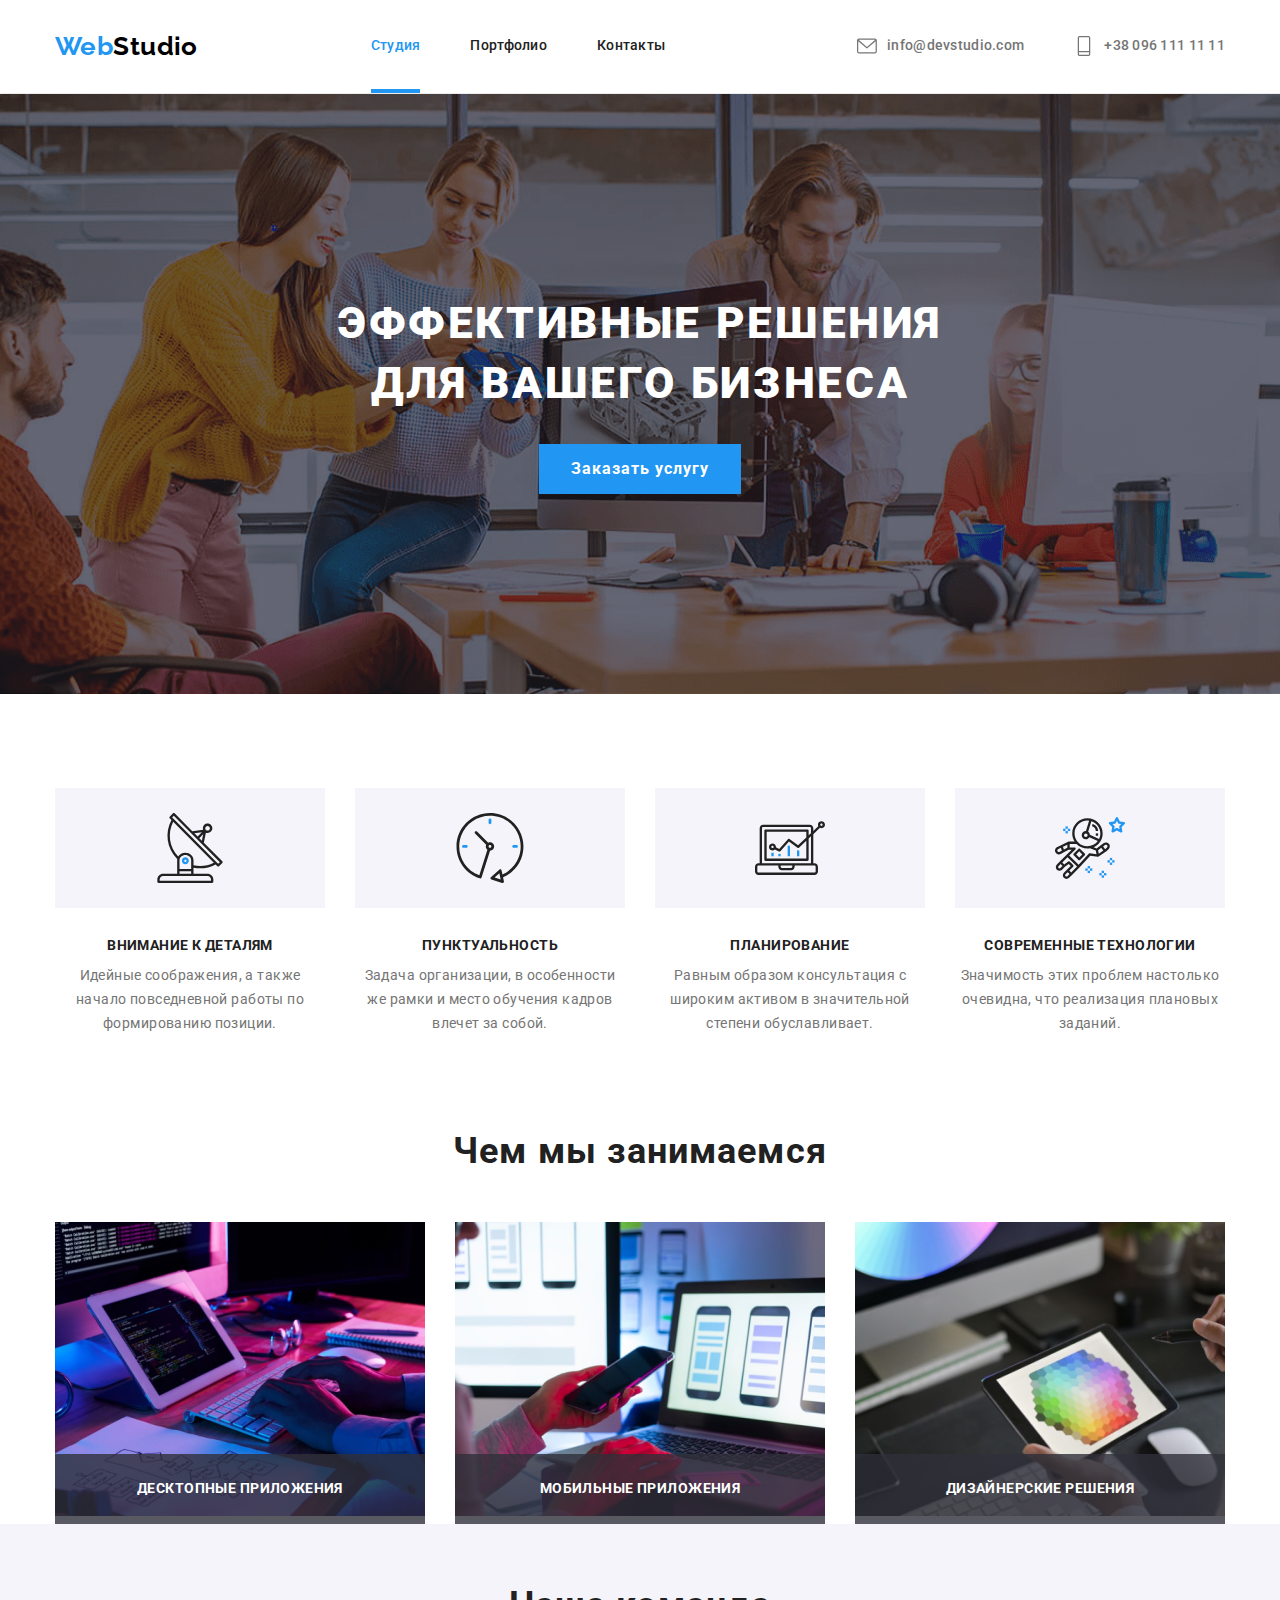
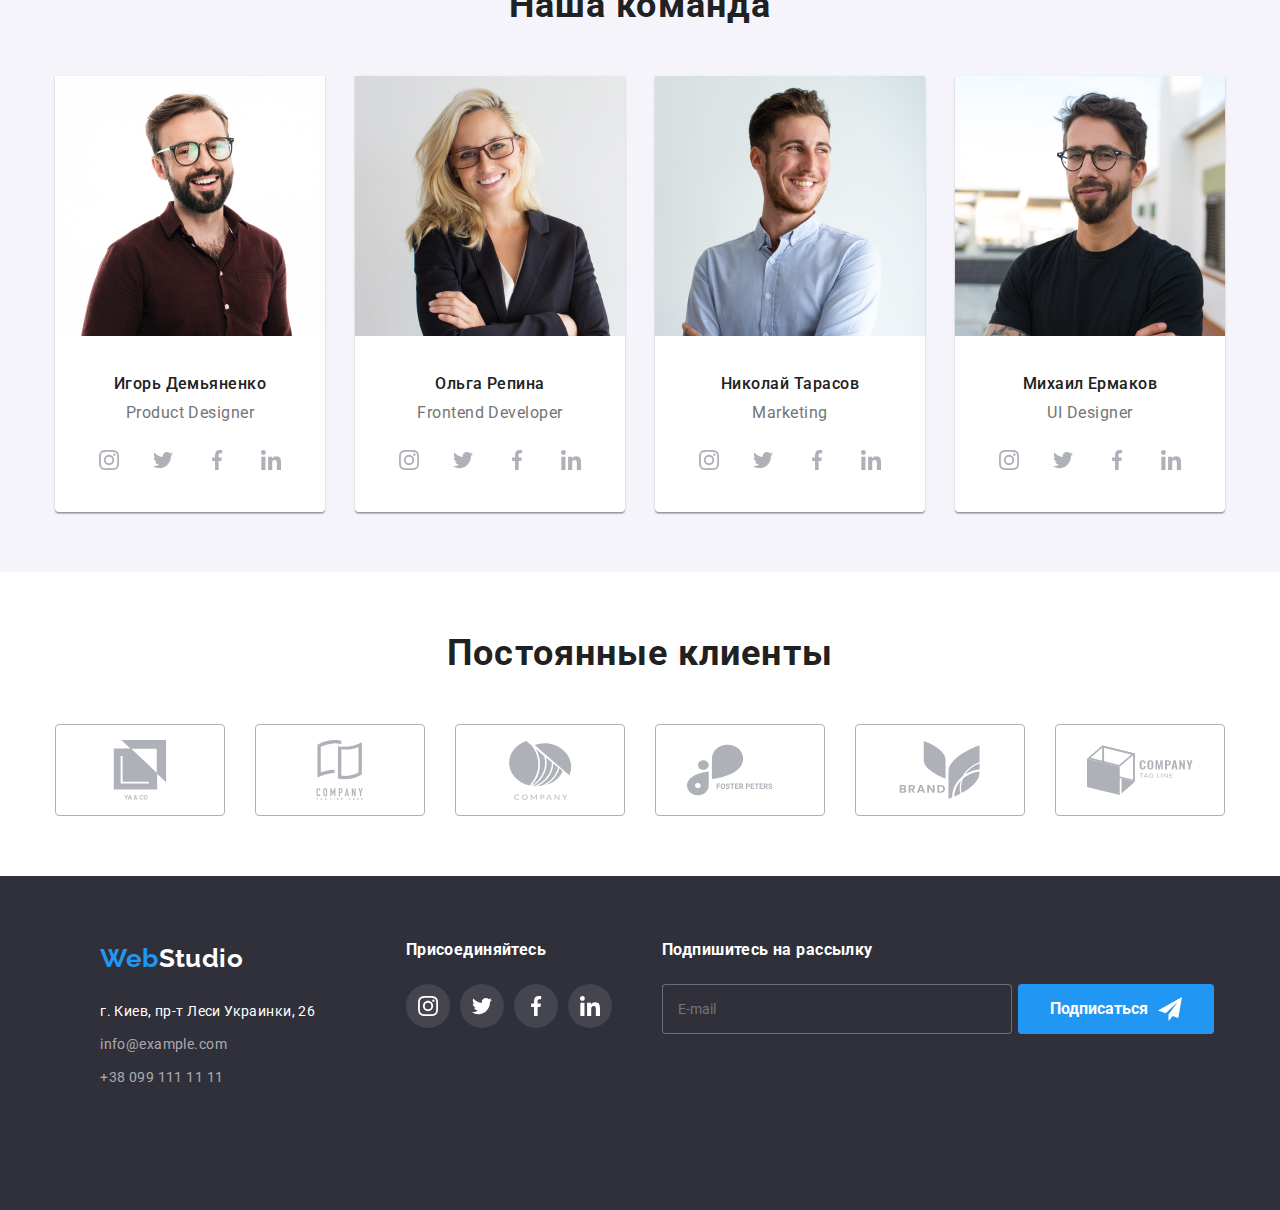
==== commit b92c1104: "Media refactoring: adding adaptive graphics to what we do section" ====
--- a/index.html
+++ b/index.html
@@ -151,33 +151,51 @@
           <h2 class="sub-title">Чем мы занимаемся</h2>
           <ul class="whatwedo__list">
             <li class="whatwedo__item">
-              <img
-                class="whatwedo__img"
-                src="./images/tablet_keyboard-min.jpg"
-                alt="Рабочий стол с планшетом и клавиаторой"
-                width="370"
-                height="294"
-              />
+              <picture>
+                <source
+                  srcset="./images/01_whatwedo_1200@2x-min.jpg 2x"
+                  type="image/jpeg"
+                />
+                <img
+                  class="whatwedo__img"
+                  src="./images/01_whatwedo_1200-min.jpg"
+                  alt="Рабочий стол с планшетом и клавиаторой"
+                  width="370"
+                  height="294"
+                />
+              </picture>
               <p class="whatwedo__desc">Десктопные приложения</p>
             </li>
             <li class="whatwedo__item">
-              <img
-                class="whatwedo__img"
-                src="./images/note_phone-min.jpg"
-                alt="Рабочий стол с ноутбуком"
-                width="370"
-                height="294"
-              />
+              <picture>
+                <source
+                  srcset="./images/02_whatwedo_1200@2x-min.jpg 2x"
+                  type="image/jpeg"
+                />
+                <img
+                  class="whatwedo__img"
+                  src="./images/02_whatwedo_1200-min.jpg"
+                  alt="Рабочий стол с ноутбуком"
+                  width="370"
+                  height="294"
+                />
+              </picture>
               <p class="whatwedo__desc">Мобильные приложения</p>
             </li>
             <li class="whatwedo__item">
-              <img
-                class="whatwedo__img"
-                src="./images/tablet-min.jpg"
-                alt="Планшет в руке у человека"
-                width="370"
-                height="294"
-              />
+              <picture>
+                <source
+                  srcset="./images/03_whatwedo_1200@2x-min.jpg 2x"
+                  type="image/jpeg"
+                />
+                <img
+                  class="whatwedo__img"
+                  src="./images/03_whatwedo_1200-min.jpg"
+                  alt="Планшет в руке у человека"
+                  width="370"
+                  height="294"
+                />
+              </picture>
               <p class="whatwedo__desc">Дизайнерские решения</p>
             </li>
           </ul>
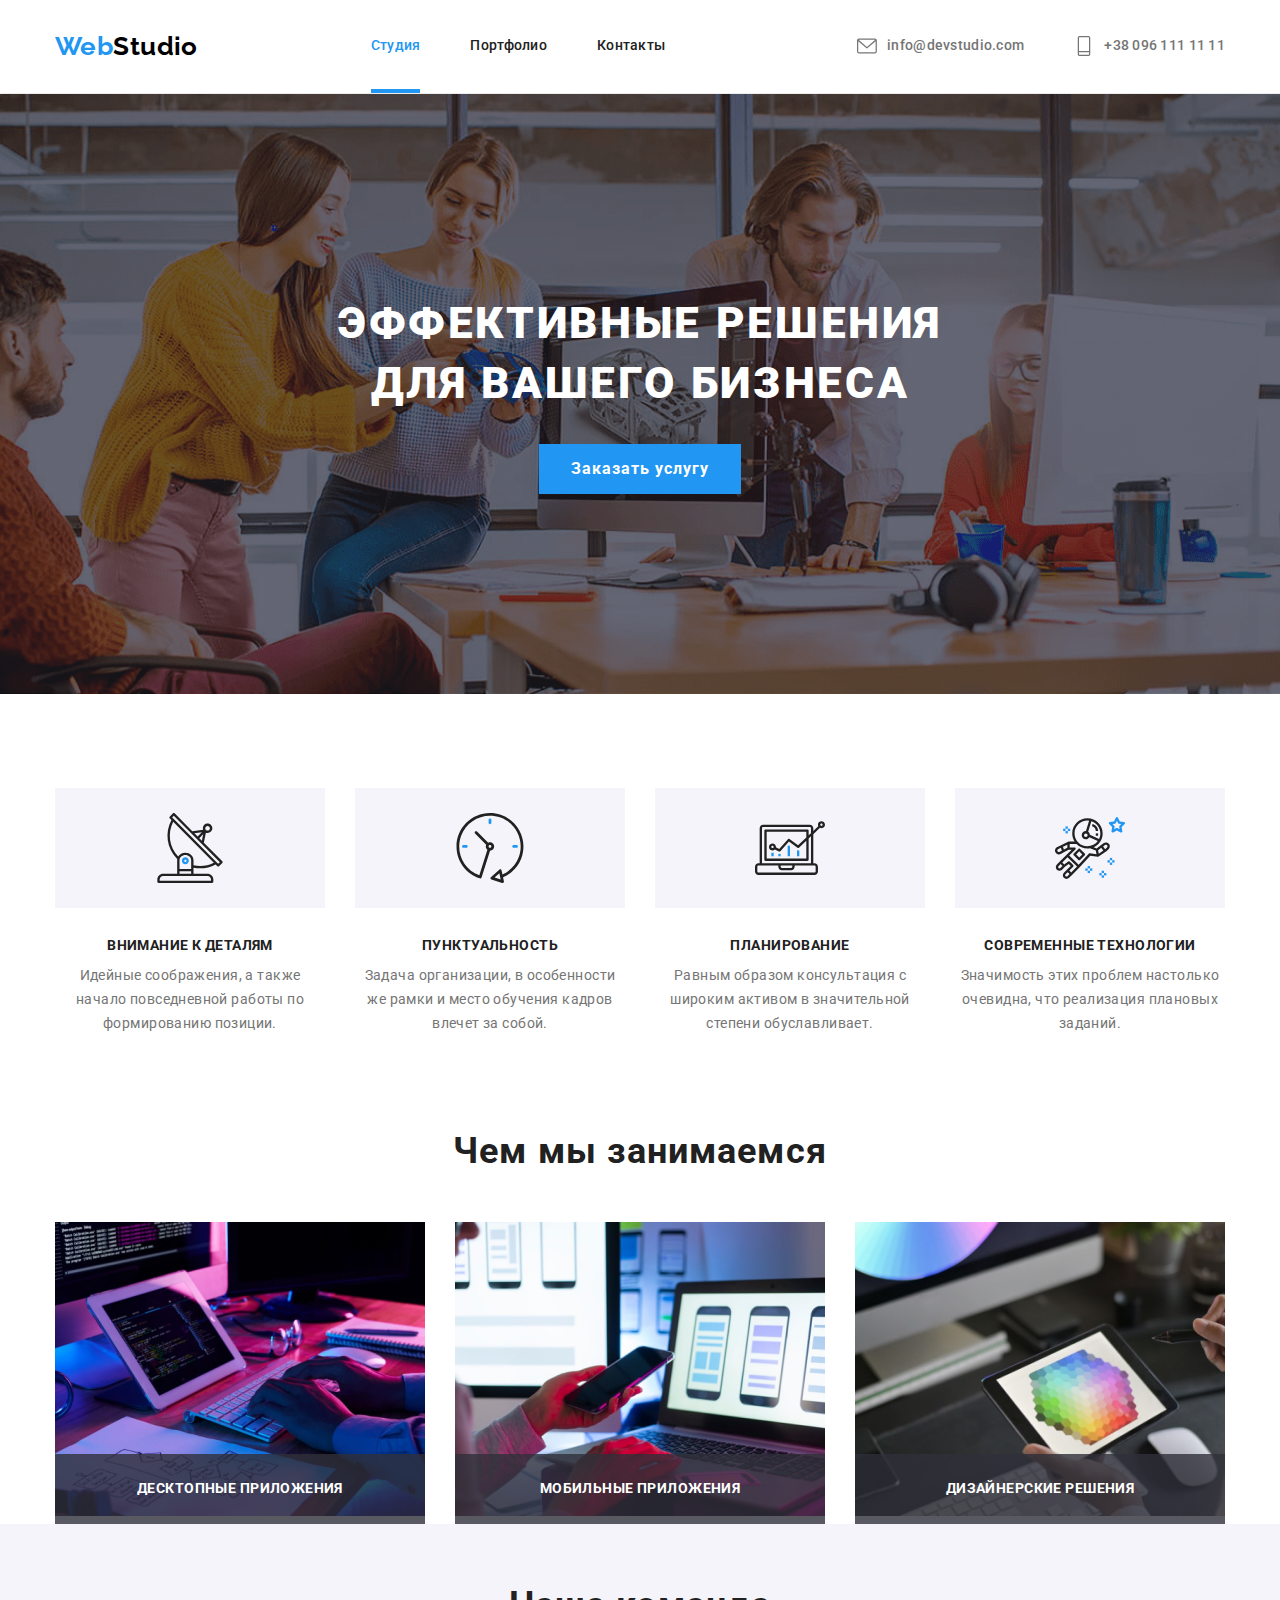
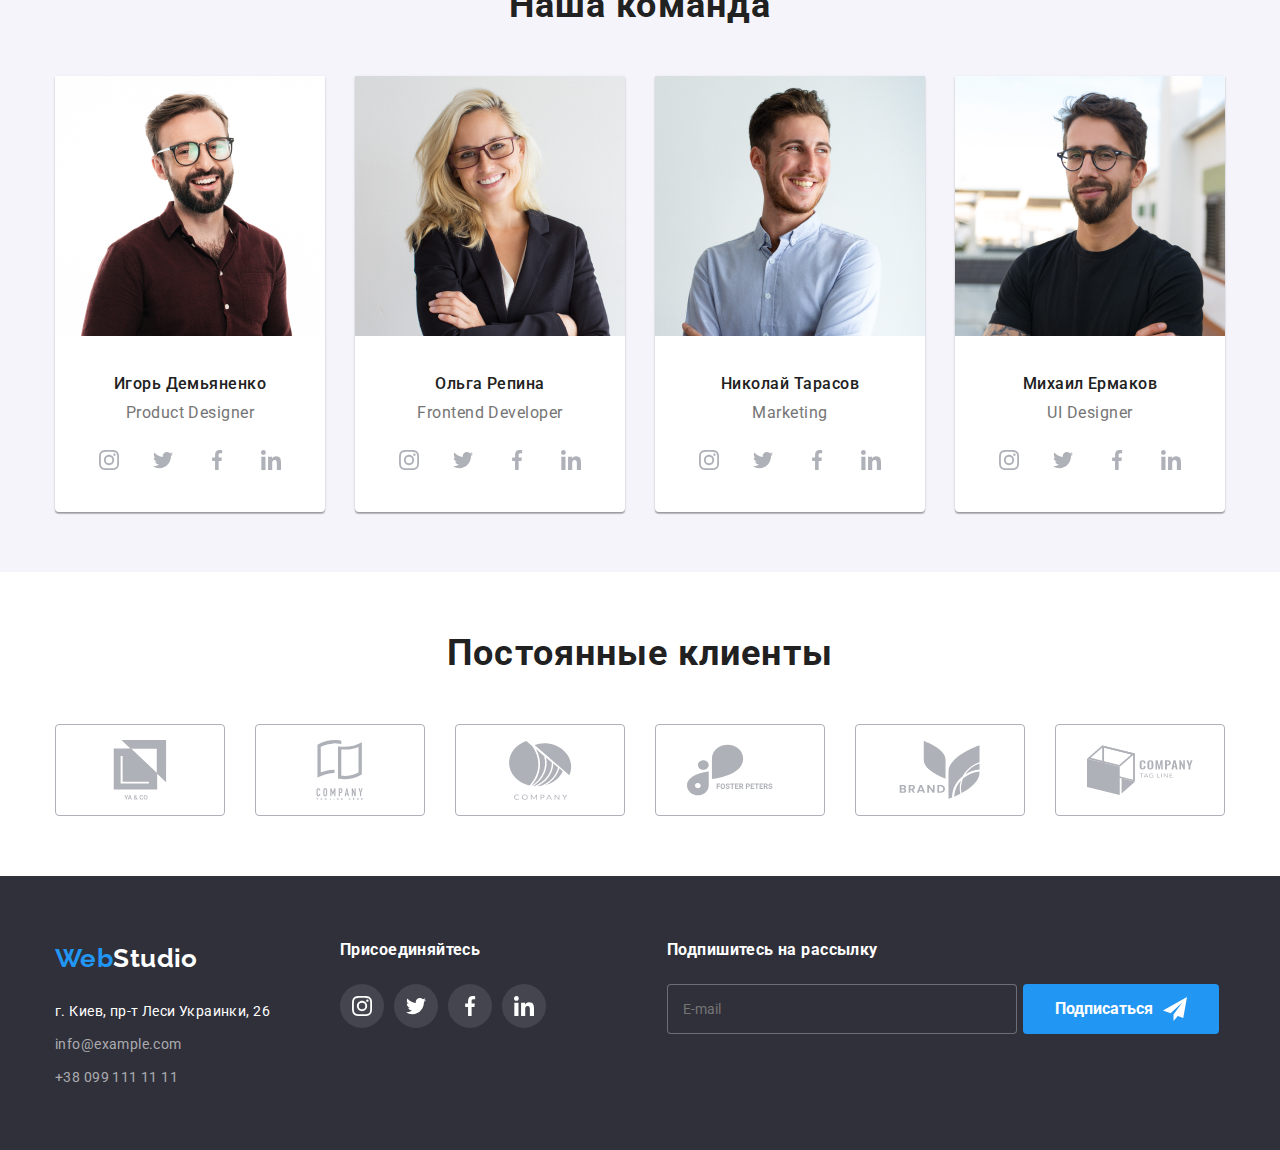
==== commit a57de075: "Media refactoring: fixing footer section" ====
--- a/index.html
+++ b/index.html
@@ -46,44 +46,46 @@
             </ul>
           </nav>
           <!--contacts-->
-          <ul class="header__list-contacts">
-            <li class="header__item-contacts">
-              <a
-                class="header__link header__link--main-color"
-                href="tel:+380961111111"
-              >
-                <svg class="header__logo">
-                  <use href="./images/sprite_opt.svg#icon-telephone"></use>
-                </svg>
-                +38 096 111 11 11</a
-              >
-            </li>
-            <li class="header__item-contacts">
-              <a
-                class="header__link header__link--main-color"
-                href="mailto:info@devstudio.com"
-              >
-                <svg class="header__logo">
-                  <use href="./images/sprite_opt.svg#icon-envelope"></use>
-                </svg>
-                info@devstudio.com
-              </a>
-            </li>
-          </ul>
-          <ul class="header__list-socials">
-            <li class="header__item-socials">
-              <a href="" class="header__link-socials">Instagram</a>
-            </li>
-            <li class="header__item-socials">
-              <a href="" class="header__link-socials">Twitter</a>
-            </li>
-            <li class="header__item-socials">
-              <a href="" class="header__link-socials">Facebook</a>
-            </li>
-            <li class="header__item-socials">
-              <a href="" class="header__link-socials">Linkedin</a>
-            </li>
-          </ul>
+          <div class="list-wrap">
+            <ul class="header__list-contacts">
+              <li class="header__item-contacts">
+                <a
+                  class="header__link header__link--main-color"
+                  href="tel:+380961111111"
+                >
+                  <svg class="header__logo">
+                    <use href="./images/sprite_opt.svg#icon-telephone"></use>
+                  </svg>
+                  +38 096 111 11 11</a
+                >
+              </li>
+              <li class="header__item-contacts">
+                <a
+                  class="header__link header__link--main-color"
+                  href="mailto:info@devstudio.com"
+                >
+                  <svg class="header__logo">
+                    <use href="./images/sprite_opt.svg#icon-envelope"></use>
+                  </svg>
+                  info@devstudio.com
+                </a>
+              </li>
+            </ul>
+            <ul class="header__list-socials">
+              <li class="header__item-socials">
+                <a href="" class="header__link-socials">Instagram</a>
+              </li>
+              <li class="header__item-socials">
+                <a href="" class="header__link-socials">Twitter</a>
+              </li>
+              <li class="header__item-socials">
+                <a href="" class="header__link-socials">Facebook</a>
+              </li>
+              <li class="header__item-socials">
+                <a href="" class="header__link-socials">Linkedin</a>
+              </li>
+            </ul>
+          </div>
         </div>
         <button type="button" class="mobile-menu__btn" data-menu-button>
           <svg class="mobile-menu__img">
@@ -535,7 +537,7 @@
     <footer class="footer">
       <div class="container footer-box">
         <div class="footer-wrap">
-          <div class="footer__block">
+          <div class="footer__block footer__block--first">
             <a class="link--bottom-logo" href="./index.html"
               ><span class="logo__text">Web</span
               ><span class="logo__text logo__text--white">Studio</span></a
@@ -602,7 +604,7 @@
           </div>
         </div>
 
-        <div class="footer__block footer__block--last">
+        <div class="footer__block">
           <h3 class="footer__title">Подпишитесь на рассылку</h3>
           <form class="subscribe__form" name="footer-subscribe-email-letters">
             <input
--- a/css/main.min.css
+++ b/css/main.min.css
@@ -1,2 +1,2 @@
-:root{--main-font: Roboto, sans-serif;--secondary-font: Raleway, sans-serif;--main-black-color: #212121;--main-color: #757575;--nav-hover-color: #2196f3;--section-background-color: #2f303a}.socials__list,.header__list-nav,.header__list-contacts,.header__list-socials,.whywe__list,.whatwedo__list,.ourteam__list,.ourclients__list,.menu__list,.examples__list,.footer__list{margin:0;padding:0;list-style:none}.link--top-logo,.link--bottom-logo,.header__link,.header__link-socials,.examples__link,.footer__link{text-decoration:none}.current.link--top-logo,.current.link--bottom-logo,.current.header__link,.current.header__link-socials,.current.examples__link,.current.footer__link{color:var(--nav-hover-color)}@media screen and (min-width: 768px){.current.link--top-logo::after,.current.link--bottom-logo::after,.current.header__link::after,.current.header__link-socials::after,.current.examples__link::after,.current.footer__link::after{content:"";position:absolute;left:0;bottom:-39px;display:block;width:100%;height:4px;background-color:var(--nav-hover-color)}}body{font-family:var(--main-font);font-weight:400;font-size:14px;line-height:1.71;letter-spacing:0.03em;color:var(--main-color);tab-size:0px}h1,h2,h3,h4,h5,p{margin:0px}.container{margin-left:auto;margin-right:auto;padding-left:15px;padding-right:15px}@media screen and (min-width: 768px){.container{width:768px}}@media screen and (min-width: 1200px){.container{width:1200px}}.sub-title{font-weight:700;font-size:36px;line-height:1.17;letter-spacing:0.03em;text-align:center;margin-bottom:50px;color:var(--main-black-color)}.sub-title--invisible{display:none}.socials__list{display:flex;align-items:center}.socials__item{margin-right:10px}.socials__item:last-child{margin-right:0}.socials__link{display:flex;align-items:center;justify-content:center;width:44px;height:44px;border-radius:50%;background-color:rgba(255,255,255,0.1);transition:background-color 250ms cubic-bezier(0.4, 0, 0.2, 1)}.socials__link:hover,.socials__link:focus{background-color:#2196f3}.socials__logo{width:20px;height:20px;fill:#ffffff}.socials__logo--grey{fill:#afb1b8;transition:fill 250ms cubic-bezier(0.4, 0, 0.2, 1)}.socials__link:hover .socials__logo--grey,.socials__link:focus .socials__logo--grey{fill:#ffffff}.header{position:relative;padding-top:24px;padding-bottom:17px;background-color:#ffffff;border-bottom:1px solid #ececec}@media screen and (min-width: 1200px){.header{padding-bottom:25px}}.header-container{align-items:center;padding-left:15px;padding-right:15px}@media screen and (min-width: 768px){.header-container{display:flex}}@media screen and (min-width: 1200px){.link--top-logo{margin-right:93px}}.link--bottom-logo{display:block;margin-bottom:20px}.logo__text{font-family:var(--secondary-font);font-weight:700;font-size:24px;color:#2196f3}@media screen and (min-width: 1200px){.logo__text{font-size:26px}}.logo__text--white{color:#ffffff}.logo__text--black{color:#000000}.header__wrap{display:flex;justify-content:space-between;width:100%;z-index:1}@media screen and (max-width: 767px){.header__wrap{position:fixed;top:0;left:0;flex-direction:column;justify-content:space-around;width:100%;height:100vh;padding:48px 40px;background-color:#fff;visibility:hidden}.header__wrap.is-open{visibility:visible;pointer-events:initial}}@media screen and (min-width: 768px){.header__wrap{align-items:center;margin-left:80px}}.mobile-menu__btn{position:absolute;right:15px;top:20px;width:40px;height:40px;padding:0;z-index:1;box-sizing:border-box;background-color:transparent;border:0;cursor:pointer}.mobile-menu__btn:hover .mobile-menu__img{fill:#2196f3}.mobile-menu__btn.is-active{position:fixed}@media screen and (min-width: 768px){.mobile-menu__btn{display:none}}.mobile-menu__img{width:40px;height:40px;fill:#000000;transition:fill 250ms cubic-bezier(0.4, 0, 0.2, 1)}.mobile-menu__img--open{opacity:1}.mobile-menu__img--close{opacity:0}.mobile-menu__btn.is-active .mobile-menu__img--open{opacity:0}.mobile-menu__btn.is-active .mobile-menu__img--close{opacity:1}.header__list-nav{padding:0px}@media screen and (min-width: 768px){.header__list-nav{display:flex}}.header__list-contacts{padding:0px}@media screen and (min-width: 768px){.header__list-contacts{display:flex;flex-direction:column}}@media screen and (min-width: 1200px){.header__list-contacts{flex-direction:row}}.header__item-nav{position:relative;margin-right:50px}@media screen and (max-width: 767px){.header__item-nav{margin-bottom:32px}.header__item-nav:last-child{margin-bottom:0px}}.header__item-nav:last-child{margin-right:0px}.header__item-contacts:last-child{order:-1;margin-bottom:12px}@media screen and (min-width: 1200px){.header__item-contacts:last-child{margin-right:50px;margin-bottom:0px}}.header__logo{width:20px;height:20px;margin-right:10px;fill:var(--main-color);transition:fill 250ms cubic-bezier(0.4, 0, 0.2, 1)}.header__link:hover .header__logo,.header__link:focus .header__logo{fill:var(--nav-hover-color)}@media screen and (max-width: 767px){.header__logo{display:none}}.header__link{display:flex;align-items:center;font-weight:500;font-size:12px;line-height:1.14;letter-spacing:0.02em;color:var(--main-black-color);transition:color 250ms cubic-bezier(0.4, 0, 0.2, 1)}.header__link--main-color{color:var(--main-color)}.header__link:hover,.header__link:focus,.header__link:active{color:var(--nav-hover-color)}@media screen and (max-width: 767px){.header__link{font-weight:500;font-size:40px;line-height:1.18;letter-spacing:0.02em}.header__link[href="mailto:info@devstudio.com"]{font-size:24px;line-height:1.67}}@media screen and (min-width: 1200px){.header__link{font-size:14px}}.header__list-socials{margin:-10px;display:flex}@media screen and (min-width: 768px){.header__list-socials{display:none}}.header__item-socials{box-sizing:border-box;margin:10px 0 10px 10px}.header__item-socials:not(:last-child){padding-right:10px;border-right:solid 1px rgba(33,33,33,0.2)}.header__link-socials{font-family:"Roboto";font-style:normal;font-weight:500;font-size:18px;line-height:1.22;letter-spacing:0.02em;color:#2196f3}.hero{padding:200px 0px;max-width:1600px;background-image:linear-gradient(rgba(47,48,58,0.4), rgba(47,48,58,0.4)),url(../images/hero_480-min.png);background-repeat:no-repeat;background-position:center;background-size:cover}@media screen and (min-width: 768px){.hero{background-image:linear-gradient(rgba(47,48,58,0.4), rgba(47,48,58,0.4)),url(../images/hero_768-min.png)}}@media screen and (min-width: 1200px){.hero{background-image:linear-gradient(rgba(47,48,58,0.4), rgba(47,48,58,0.4)),url(../images/hero_1200-min.png)}}.hero-container{text-align:center}.hero__title{font-weight:900;font-size:26px;line-height:1.62;max-width:360px;margin-left:auto;margin-right:auto;margin-bottom:30px;letter-spacing:0.06em;text-transform:uppercase;color:#ffffff}@media screen and (min-width: 1200px){.hero__title{font-size:44px;line-height:1.36;max-width:670px}}.hero__btn{font-family:inherit;font-weight:700;font-size:16px;line-height:1.87;text-align:center;letter-spacing:0.06em;padding:10px 32px;border:0px;cursor:pointer;background-color:#2196f3;color:#ffffff;transition:background-color 250ms cubic-bezier(0.4, 0, 0.2, 1)}.hero__btn:hover{background-color:#188ce8}.whywe{padding-top:94px;padding-bottom:94px}.whywe__list{display:flex;flex-wrap:wrap;margin:-15px;justify-content:center}@media screen and (min-width: 768px){.whywe__list{max-width:768px}}@media screen and (min-width: 1200px){.whywe__list{max-width:1200px;flex-wrap:nowrap}}.whywe__item{width:100%;max-width:450px;text-align:center;margin:15px}@media screen and (min-width: 768px){.whywe__item{flex-basis:354px}}@media screen and (min-width: 1200px){.whywe__item{flex-basis:270px}}.whywe__item::before{display:block;content:"";width:100%;max-width:450px;height:120px;margin-bottom:30px;background-size:contain;background-position:center;background-repeat:no-repeat;background-size:auto 70px;background-color:#f5f4fa}@media screen and (min-width: 768px){.whywe__item::before{flex-basis:354px}}@media screen and (min-width: 1200px){.whywe__item::before{flex-basis:270px}}.whywe__item--details::before{background-image:url(../images/antenna.svg)}.whywe__item--punctuality::before{background-image:url(../images/clock.svg)}.whywe__item--planning::before{background-image:url(../images/diagram.svg)}.whywe__item--modern::before{background-image:url(../images/astronaut.svg)}.whywe__title{font-weight:700;font-size:14px;line-height:1.14;letter-spacing:0.03em;text-transform:uppercase;margin-bottom:10px;color:var(--main-black-color)}.whywe__text{font-size:14px;line-height:1.71;letter-spacing:0.03em;color:var(--main-color)}@media screen and (max-width: 1199px){.whatwedo{display:none}}.whatwedo__list{display:flex;justify-content:center}.whatwedo__item{position:relative;margin-right:30px}.whatwedo__item:last-child{margin-right:0}.whatwedo__desc{display:flex;position:absolute;width:370px;height:70px;right:0;bottom:0;align-items:center;justify-content:center;font-family:"Roboto";font-style:normal;font-weight:700;font-size:14px;line-height:1.14;text-align:center;letter-spacing:0.03em;text-transform:uppercase;color:#ffffff;background-color:rgba(47,48,58,0.8)}.ourteam{padding-top:60px;padding-bottom:60px;background-color:#f5f4fa}.ourteam__list{display:flex;flex-wrap:wrap;margin:-15px;justify-content:center}@media screen and (min-width: 768px){.ourteam__list{max-width:768px}}@media screen and (min-width: 1200px){.ourteam__list{max-width:1200px;flex-wrap:nowrap}}.ourteam__item{background-color:#ffffff;width:100%;max-width:450px;text-align:center;margin:15px;box-shadow:0px 1px 3px rgba(0,0,0,0.12),0px 1px 1px rgba(0,0,0,0.14),0px 2px 1px rgba(0,0,0,0.2);border-radius:0px 0px 4px 4px}@media screen and (min-width: 768px){.ourteam__item{width:354px}}@media screen and (min-width: 1200px){.ourteam__item{width:270px}}.ourteam__box{display:flex;flex-direction:column;align-items:center;padding-top:30px;padding-bottom:30px}.ourteam__title{display:block;font-weight:500;font-size:16px;line-height:19px;letter-spacing:0.03em;margin-bottom:10px;color:#212121}.ourteam__text{display:block;padding-bottom:16px;font-size:16px;line-height:1.19;letter-spacing:0.03em;color:var(--main-color)}.ourclients{padding-top:60px;padding-bottom:60px}.ourclients__list{display:flex;flex-wrap:wrap;margin:-15px;justify-content:center}@media screen and (min-width: 768px){.ourclients__list{max-width:768px}}@media screen and (min-width: 1200px){.ourclients__list{max-width:1200px;flex-wrap:nowrap}}.ourclients__item{flex-basis:210px;height:92px;margin:15px}@media screen and (min-width: 1200px){.ourclients__item{flex-basis:170px}}.ourclients__link{display:flex;align-items:center;justify-content:center;width:100%;height:100%;border:1px solid #afb1b8;box-sizing:border-box;border-radius:4px;transition:border 250ms cubic-bezier(0.4, 0, 0.2, 1)}.ourclients__link:hover,.ourclients__link:focus{border:1px solid #2196f3}.ourclients__logo{width:106px;height:60px;fill:#afb1b8;transition:fill 250ms cubic-bezier(0.4, 0, 0.2, 1)}.ourclients__link:hover .ourclients__logo,.ourclients__link:focus .ourclients__logo{fill:#2196f3}.portfolio-menu-wrap{margin-bottom:30px}@media screen and (min-width: 1200px){.portfolio-menu-wrap{margin-bottom:50px}}.menu__list{display:flex;flex-wrap:wrap;justify-content:start;margin:-8px}@media screen and (min-width: 768px){.menu__list{justify-content:center}}.menu__item{margin:8px}.menu__btn{font-family:inherit;font-weight:500;font-size:16px;line-height:1.62;padding:6px 22px;text-align:center;letter-spacing:0.03em;cursor:pointer;background-color:#f5f4fa;color:var(--main-black-color);border:0px;border-radius:4px;transition:background-color 250ms cubic-bezier(0.4, 0, 0.2, 1),color 250ms cubic-bezier(0.4, 0, 0.2, 1),box-shadow 250ms cubic-bezier(0.4, 0, 0.2, 1)}.menu__btn:hover,.menu__btn:focus,.menu__btn:active{background-color:var(--nav-hover-color);color:#ffffff;box-shadow:0px 3px 1px rgba(0,0,0,0.1),0px 1px 2px rgba(0,0,0,0.08),0px 2px 2px rgba(0,0,0,0.12)}.portfolio-galery-wrap{display:flex;flex-direction:column;width:100%;align-items:center}.examples__list{display:flex;width:100%;flex-wrap:wrap;justify-content:center;margin:-15px}@media screen and (min-width: 768px) and (max-width: 1199px){.examples__list{width:768px;justify-content:space-between}}@media screen and (min-width: 1200px){.examples__list{width:1200px}}.examples__item{margin:15px;background-color:#ffffff}@media screen and (min-width: 768px){.examples__item{width:354px}}@media screen and (min-width: 1200px){.examples__item{width:370px}}.examples__wrap{position:relative;overflow:hidden}.examples__desc{display:block;position:absolute;align-items:center;justify-content:center;top:0;left:0;width:100%;height:100%;padding:63px 24px;font-family:"Roboto";font-style:normal;font-weight:400;font-size:18px;line-height:1.56;letter-spacing:0.03em;color:#ffffff;background-color:rgba(33,150,243,0.9);transform:translatey(302px);transition-property:transform;transition-duration:250ms;transition-timing-function:cubic-bezier(0.4, 0, 0.2, 1)}.examples__link:hover .examples__desc{transform:translateY(0)}.examples__link{display:block;transition:box-shadow 250ms cubic-bezier(0.4, 0, 0.2, 1)}.examples__link:hover,.examples__link:focus{box-shadow:0px 1px 1px rgba(0,0,0,0.12),0px 4px 4px rgba(0,0,0,0.06),1px 4px 6px rgba(0,0,0,0.16)}.examples__box{width:100%;padding:20px 24px;border-bottom:1px solid #eeeeee;border-left:1px solid #eeeeee;border-right:1px solid #eeeeee}.examples__title{font-weight:700;font-size:18px;line-height:2;letter-spacing:0.06em;margin-bottom:4px;color:var(--main-black-color)}.examples__text{font-size:16px;line-height:1.87;letter-spacing:0.03em;color:var(--main-color)}.portfolio{padding-top:94px;padding-bottom:94px}.portfolio-menu-wrap{margin-bottom:30px}@media screen and (min-width: 1200px){.portfolio-menu-wrap{margin-bottom:50px}}.menu__list{display:flex;flex-wrap:wrap;justify-content:start;margin:-8px}@media screen and (min-width: 768px){.menu__list{justify-content:center}}.menu__item{margin:8px}.menu__btn{font-family:inherit;font-weight:500;font-size:16px;line-height:1.62;padding:6px 22px;text-align:center;letter-spacing:0.03em;cursor:pointer;background-color:#f5f4fa;color:var(--main-black-color);border:0px;border-radius:4px;transition:background-color 250ms cubic-bezier(0.4, 0, 0.2, 1),color 250ms cubic-bezier(0.4, 0, 0.2, 1),box-shadow 250ms cubic-bezier(0.4, 0, 0.2, 1)}.menu__btn:hover,.menu__btn:focus,.menu__btn:active{background-color:var(--nav-hover-color);color:#ffffff;box-shadow:0px 3px 1px rgba(0,0,0,0.1),0px 1px 2px rgba(0,0,0,0.08),0px 2px 2px rgba(0,0,0,0.12)}.portfolio-galery-wrap{display:flex;flex-direction:column;width:100%;align-items:center}.examples__list{display:flex;width:100%;flex-wrap:wrap;justify-content:center;margin:-15px}@media screen and (min-width: 768px) and (max-width: 1199px){.examples__list{width:768px;justify-content:space-between}}@media screen and (min-width: 1200px){.examples__list{width:1200px}}.examples__item{margin:15px;background-color:#ffffff}@media screen and (min-width: 768px){.examples__item{width:354px}}@media screen and (min-width: 1200px){.examples__item{width:370px}}.examples__wrap{position:relative;overflow:hidden}.examples__desc{display:block;position:absolute;align-items:center;justify-content:center;top:0;left:0;width:100%;height:100%;padding:63px 24px;font-family:"Roboto";font-style:normal;font-weight:400;font-size:18px;line-height:1.56;letter-spacing:0.03em;color:#ffffff;background-color:rgba(33,150,243,0.9);transform:translatey(302px);transition-property:transform;transition-duration:250ms;transition-timing-function:cubic-bezier(0.4, 0, 0.2, 1)}.examples__link:hover .examples__desc{transform:translateY(0)}.examples__link{display:block;transition:box-shadow 250ms cubic-bezier(0.4, 0, 0.2, 1)}.examples__link:hover,.examples__link:focus{box-shadow:0px 1px 1px rgba(0,0,0,0.12),0px 4px 4px rgba(0,0,0,0.06),1px 4px 6px rgba(0,0,0,0.16)}.examples__box{width:100%;padding:20px 24px;border-bottom:1px solid #eeeeee;border-left:1px solid #eeeeee;border-right:1px solid #eeeeee}.examples__title{font-weight:700;font-size:18px;line-height:2;letter-spacing:0.06em;margin-bottom:4px;color:var(--main-black-color)}.examples__text{font-size:16px;line-height:1.87;letter-spacing:0.03em;color:var(--main-color)}.footer{padding-top:60px;padding-bottom:60px;background-color:var(--section-background-color)}.footer-box{display:flex;flex-direction:column}@media screen and (min-width: 1200px){.footer-box{flex-direction:row;justify-content:space-between}}.footer-wrap{display:flex;flex-wrap:wrap;width:100%;margin-left:auto;margin-right:auto;justify-content:space-around}.footer__block{display:flex;flex-direction:column;align-items:center;margin-left:5px;margin-right:5px;margin-bottom:60px}.footer__block--last{margin-bottom:0}@media screen and (min-width: 1200px){.footer__block{align-items:flex-start}}.footer__item:not(:last-child){margin-bottom:9px}.footer__link{font-style:normal;font-size:14px;line-height:1.71;letter-spacing:0.03em;color:rgba(255,255,255,0.6)}.footer__link--white{color:#ffffff}.footer__title{color:white;margin-bottom:20px}.subscribe__form{display:flex;flex-direction:column;align-items:center;width:100%}@media screen and (min-width: 1200px){.subscribe__form{flex-direction:row;justify-content:center;margin:-6px}}.subscribe__input{width:100%;max-width:450px;height:50px;padding:15px;margin-left:15px;margin-right:15px;margin-bottom:20px;outline:none;border-radius:4px;border:1px solid rgba(255,255,255,0.3);background-color:#2f303a;color:rgba(255,255,255,0.6)}@media screen and (min-width: 1200px){.subscribe__input{width:358px;margin:6px}}.subscribe__btn{display:flex;align-items:center;justify-content:center;width:200px;height:50px;border:0;border-radius:4px;font-family:"Roboto";font-style:normal;font-weight:700;font-size:16px;line-height:1.88;color:#ffffff;background-color:#2196f3;cursor:pointer}.subscribe__logo{width:24px;height:24px;margin-left:10px;fill:#ffffff}.backdrop{z-index:10;position:fixed;width:100vw;height:100vh;top:0px;left:50%;transform:translateX(-50%);background-color:rgba(0,0,0,0.2);opacity:1;visibility:visible;pointer-events:initial;transition:opacity 250ms, visibility 250ms;overflow-y:scroll}.modal__window{position:relative;padding:40px;margin-top:93px;margin-left:auto;margin-right:auto;background-color:#ffffff}@media screen and (min-width: 480px){.modal__window{width:450px;height:609px}}@media screen and (min-width: 1200px){.modal__window{width:528px;height:581px;position:absolute;top:50%;left:50%;transform:translate(-50%, -50%)}}.modal__btn{position:absolute;right:8px;top:8px;width:30px;height:30px;border-radius:50%;background-color:#ffffff;border:1px solid rgba(0,0,0,0.1);box-sizing:border-box;cursor:pointer}.modal__btn:hover .modal__img{fill:#2196f3}.modal__img{width:11px;height:11px;fill:#000000;transition:fill 250ms cubic-bezier(0.4, 0, 0.2, 1)}.modal__form{display:flex;flex-direction:column;align-items:center}.modal__title{margin-bottom:20px;font-family:"Roboto";font-style:normal;font-weight:700;font-size:20px;line-height:1.15;text-align:center;letter-spacing:0.03em;color:#212121}.is-hidden{opacity:0;visibility:hidden;pointer-events:none}.form__label{position:relative;display:flex;flex-direction:column;margin-bottom:10px;width:100%}.form__label--checkbox{position:relative;display:flex;flex-direction:row;align-items:baseline;margin-bottom:30px}.form__text{margin-bottom:4px;font-family:"Roboto";font-style:normal;font-weight:400;font-size:12px;line-height:1.17;letter-spacing:0.01em;color:#757575}.form__text--agreement{font-size:12px;line-height:1.17;letter-spacing:0.03em}@media screen and (min-width: 1200px){.form__text--agreement{font-size:14px;line-height:1.71}}.form__link{color:#2196f3}.form__field{width:100%;height:40px;padding:11px 12px;padding-left:28px;outline:none;cursor:pointer;border:1px solid rgba(33,33,33,0.2);box-sizing:border-box;border-radius:4px;transition:border-color 250ms cubic-bezier(0.4, 0, 0.2, 1)}.form__field--textarea{resize:none;height:120px}.form__field:hover,.form__field:focus{border:2px solid #2196f3}.form__logo{position:absolute;top:30px;left:11px;width:18px;height:18px;fill:#212121;transition:fill 250ms cubic-bezier(0.4, 0, 0.2, 1)}.form__logo--checked{width:11px;height:8px}.form__field:hover+.form__logo,.form__field:focus+.form__logo{fill:#2196f3}.form__input--checked{position:absolute;top:0;right:0;-webkit-appearance:none;-moz-appearance:none;appearance:none}.form__input--custom-checked{display:flex;align-items:center;justify-content:center;width:16px;height:15px;border:1px solid;border-color:#000000;border-radius:2px;margin-right:7px;transition:background-color 250ms cubic-bezier(0.4, 0, 0.2, 1),border-color 250ms cubic-bezier(0.4, 0, 0.2, 1)}.form__input--checked:focus+.form__input--custom-checked{border-color:#2196f3}.form__input--checked:checked+.form__input--custom-checked{border-color:#2196f3;background-color:#2196f3}.form__button{width:200px;height:50px;background:#2196f3;border:0;border-radius:4px;transition:background-color 250ms cubic-bezier(0.4, 0, 0.2, 1),box-shadow 250ms cubic-bezier(0.4, 0, 0.2, 1);color:#ffffff;font-family:"Roboto";font-style:normal;font-weight:700;font-size:16px;line-height:1.88;cursor:pointer}.form__button:hover{background-color:#188ce8;box-shadow:0px 4px 4px rgba(0,0,0,0.15)}
+:root{--main-font: Roboto, sans-serif;--secondary-font: Raleway, sans-serif;--main-black-color: #212121;--main-color: #757575;--nav-hover-color: #2196f3;--section-background-color: #2f303a}.socials__list,.header__list-nav,.header__list-contacts,.header__list-socials,.whywe__list,.whatwedo__list,.ourteam__list,.ourclients__list,.menu__list,.examples__list,.footer__list{margin:0;padding:0;list-style:none}.link--top-logo,.link--bottom-logo,.header__link,.header__link-socials,.examples__link,.footer__link{text-decoration:none}.current.link--top-logo,.current.link--bottom-logo,.current.header__link,.current.header__link-socials,.current.examples__link,.current.footer__link{color:var(--nav-hover-color)}@media screen and (min-width: 768px){.current.link--top-logo::after,.current.link--bottom-logo::after,.current.header__link::after,.current.header__link-socials::after,.current.examples__link::after,.current.footer__link::after{content:"";position:absolute;left:0;bottom:-39px;display:block;width:100%;height:4px;background-color:var(--nav-hover-color)}}body{font-family:var(--main-font);font-weight:400;font-size:14px;line-height:1.71;letter-spacing:0.03em;color:var(--main-color);tab-size:0px}body.no-scroll{overflow:hidden}h1,h2,h3,h4,h5,p{margin:0px}.container{margin-left:auto;margin-right:auto;padding-left:15px;padding-right:15px}@media screen and (max-width: 767px){.container{max-width:480px}}@media screen and (min-width: 768px){.container{width:768px}}@media screen and (min-width: 1200px){.container{width:1200px}}.sub-title{font-weight:700;font-size:36px;line-height:1.17;letter-spacing:0.03em;text-align:center;margin-bottom:50px;color:var(--main-black-color)}.sub-title--invisible{display:none}.socials__list{display:flex;align-items:center}.socials__item{margin-right:10px}.socials__item:last-child{margin-right:0}.socials__link{display:flex;align-items:center;justify-content:center;width:44px;height:44px;border-radius:50%;background-color:rgba(255,255,255,0.1);transition:background-color 250ms cubic-bezier(0.4, 0, 0.2, 1)}.socials__link:hover,.socials__link:focus{background-color:#2196f3}.socials__logo{width:20px;height:20px;fill:#ffffff}.socials__logo--grey{fill:#afb1b8;transition:fill 250ms cubic-bezier(0.4, 0, 0.2, 1)}.socials__link:hover .socials__logo--grey,.socials__link:focus .socials__logo--grey{fill:#ffffff}.header{padding-top:24px;padding-bottom:17px;background-color:#ffffff;border-bottom:1px solid #ececec}@media screen and (min-width: 1200px){.header{padding-bottom:25px}}.header-container{position:relative;align-items:center;padding-left:15px;padding-right:15px}@media screen and (min-width: 768px){.header-container{display:flex}}@media screen and (min-width: 1200px){.link--top-logo{margin-right:93px}}.link--bottom-logo{display:block;margin-bottom:20px}.logo__text{font-family:var(--secondary-font);font-weight:700;font-size:24px;color:#2196f3}@media screen and (min-width: 1200px){.logo__text{font-size:26px}}.logo__text--white{color:#ffffff}.logo__text--black{color:#000000}.header__wrap{display:flex;justify-content:space-between;width:100%;z-index:1}@media screen and (max-width: 767px){.header__wrap{position:fixed;top:0;left:0;flex-direction:column;justify-content:space-between;width:100%;height:100vh;padding:48px 40px;background-color:#fff;visibility:hidden}.header__wrap.is-open{visibility:visible;pointer-events:initial}}@media screen and (min-width: 768px){.header__wrap{align-items:center;margin-left:80px}}.mobile-menu__btn{position:absolute;right:15px;top:0;width:40px;height:40px;padding:0;z-index:1;box-sizing:border-box;background-color:transparent;border:0;cursor:pointer}.mobile-menu__btn:hover .mobile-menu__img{fill:#2196f3}@media screen and (min-width: 768px){.mobile-menu__btn{display:none}}.mobile-menu__img{width:40px;height:40px;fill:#000000;transition:fill 250ms cubic-bezier(0.4, 0, 0.2, 1)}.mobile-menu__img--open{opacity:1}.mobile-menu__img--close{opacity:0}.mobile-menu__btn.is-active .mobile-menu__img--open{opacity:0}.mobile-menu__btn.is-active .mobile-menu__img--close{opacity:1}.header__list-nav{padding:0px}@media screen and (min-width: 768px){.header__list-nav{display:flex}}.header__list-contacts{padding:0px}@media screen and (max-width: 767px){.header__list-contacts{margin-bottom:63px}}@media screen and (min-width: 768px){.header__list-contacts{display:flex;flex-direction:column}}@media screen and (min-width: 1200px){.header__list-contacts{flex-direction:row}}.header__item-nav{position:relative;margin-right:50px}@media screen and (max-width: 767px){.header__item-nav{margin-bottom:32px}.header__item-nav:last-child{margin-bottom:0px}}.header__item-nav:last-child{margin-right:0px}.header__item-contacts{margin-bottom:32px}.header__item-contacts:last-child{margin-bottom:0px}@media screen and (min-width: 768px){.header__item-contacts{margin-bottom:0px}.header__item-contacts:last-child{order:-1;margin-bottom:12px}}@media screen and (min-width: 1200px){.header__item-contacts:last-child{margin-right:50px;margin-bottom:0px}}.header__logo{width:20px;height:20px;margin-right:10px;fill:var(--main-color);transition:fill 250ms cubic-bezier(0.4, 0, 0.2, 1)}.header__link:hover .header__logo,.header__link:focus .header__logo{fill:var(--nav-hover-color)}@media screen and (max-width: 767px){.header__logo{display:none}}.header__link{display:flex;align-items:center;font-weight:500;font-size:12px;line-height:1.14;letter-spacing:0.02em;color:var(--main-black-color);transition:color 250ms cubic-bezier(0.4, 0, 0.2, 1)}.header__link--main-color{color:var(--main-color)}.header__link:hover,.header__link:focus,.header__link:active{color:var(--nav-hover-color)}@media screen and (max-width: 767px){.header__link{font-weight:500;font-size:40px;line-height:1.18;letter-spacing:0.02em}.header__link[href="mailto:info@devstudio.com"]{font-size:24px;line-height:1.67}}@media screen and (min-width: 1200px){.header__link{font-size:14px}}.header__list-socials{margin:-10px;display:flex}@media screen and (min-width: 768px){.header__list-socials{display:none}}.header__item-socials{box-sizing:border-box;margin:10px 0 10px 10px}.header__item-socials:not(:last-child){padding-right:10px;border-right:solid 1px rgba(33,33,33,0.2)}.header__link-socials{font-family:"Roboto";font-style:normal;font-weight:500;font-size:18px;line-height:1.22;letter-spacing:0.02em;color:#2196f3}.hero{padding:200px 0px;max-width:1600px;background-image:linear-gradient(rgba(47,48,58,0.4), rgba(47,48,58,0.4)),url(../images/hero_480-min.png);background-repeat:no-repeat;background-position:center;background-size:cover}@media screen and (min-width: 768px){.hero{background-image:linear-gradient(rgba(47,48,58,0.4), rgba(47,48,58,0.4)),url(../images/hero_768-min.png)}}@media screen and (min-width: 1200px){.hero{background-image:linear-gradient(rgba(47,48,58,0.4), rgba(47,48,58,0.4)),url(../images/hero_1200-min.png)}}.hero-container{text-align:center}.hero__title{font-weight:900;font-size:26px;line-height:1.62;max-width:360px;margin-left:auto;margin-right:auto;margin-bottom:30px;letter-spacing:0.06em;text-transform:uppercase;color:#ffffff}@media screen and (min-width: 1200px){.hero__title{font-size:44px;line-height:1.36;max-width:670px}}.hero__btn{font-family:inherit;font-weight:700;font-size:16px;line-height:1.87;text-align:center;letter-spacing:0.06em;padding:10px 32px;border:0px;cursor:pointer;background-color:#2196f3;color:#ffffff;transition:background-color 250ms cubic-bezier(0.4, 0, 0.2, 1)}.hero__btn:hover{background-color:#188ce8}.whywe{padding-top:94px;padding-bottom:94px}.whywe__list{display:flex;flex-wrap:wrap;margin:-15px;justify-content:center}.whywe__item{width:100%;text-align:center;margin:15px}@media screen and (min-width: 768px){.whywe__item{width:354px}}@media screen and (min-width: 1200px){.whywe__item{width:270px}}.whywe__item::before{display:block;content:"";width:100%;max-width:450px;height:120px;margin-bottom:30px;background-size:contain;background-position:center;background-repeat:no-repeat;background-size:auto 70px;background-color:#f5f4fa}@media screen and (min-width: 768px){.whywe__item::before{flex-basis:354px}}@media screen and (min-width: 1200px){.whywe__item::before{flex-basis:270px}}.whywe__item--details::before{background-image:url(../images/antenna.svg)}.whywe__item--punctuality::before{background-image:url(../images/clock.svg)}.whywe__item--planning::before{background-image:url(../images/diagram.svg)}.whywe__item--modern::before{background-image:url(../images/astronaut.svg)}.whywe__title{font-weight:700;font-size:14px;line-height:1.14;letter-spacing:0.03em;text-transform:uppercase;margin-bottom:10px;color:var(--main-black-color)}.whywe__text{font-size:14px;line-height:1.71;letter-spacing:0.03em;color:var(--main-color)}@media screen and (max-width: 1199px){.whatwedo{display:none}}.whatwedo__list{display:flex;justify-content:center}.whatwedo__item{position:relative;margin-right:30px}.whatwedo__item:last-child{margin-right:0}.whatwedo__desc{display:flex;position:absolute;width:370px;height:70px;right:0;bottom:0;align-items:center;justify-content:center;font-family:"Roboto";font-style:normal;font-weight:700;font-size:14px;line-height:1.14;text-align:center;letter-spacing:0.03em;text-transform:uppercase;color:#ffffff;background-color:rgba(47,48,58,0.8)}.ourteam{padding-top:60px;padding-bottom:60px;background-color:#f5f4fa}.ourteam__list{display:flex;flex-wrap:wrap;margin:-15px;justify-content:center}.ourteam__item{background-color:#ffffff;width:100%;text-align:center;margin:15px;box-shadow:0px 1px 3px rgba(0,0,0,0.12),0px 1px 1px rgba(0,0,0,0.14),0px 2px 1px rgba(0,0,0,0.2);border-radius:0px 0px 4px 4px}@media screen and (min-width: 768px){.ourteam__item{width:354px}}@media screen and (min-width: 1200px){.ourteam__item{width:270px}}.ourteam__box{display:flex;flex-direction:column;align-items:center;padding-top:30px;padding-bottom:30px}.ourteam__title{display:block;font-weight:500;font-size:16px;line-height:19px;letter-spacing:0.03em;margin-bottom:10px;color:#212121}.ourteam__text{display:block;padding-bottom:16px;font-size:16px;line-height:1.19;letter-spacing:0.03em;color:var(--main-color)}.ourclients{padding-top:60px;padding-bottom:60px}.ourclients__list{display:flex;flex-wrap:wrap;margin:-15px;justify-content:center}.ourclients__item{width:210px;height:92px;margin:15px}@media screen and (min-width: 1200px){.ourclients__item{flex-basis:170px}}.ourclients__link{display:flex;align-items:center;justify-content:center;width:100%;height:100%;border:1px solid #afb1b8;box-sizing:border-box;border-radius:4px;transition:border 250ms cubic-bezier(0.4, 0, 0.2, 1)}.ourclients__link:hover,.ourclients__link:focus{border:1px solid #2196f3}.ourclients__logo{width:106px;height:60px;fill:#afb1b8;transition:fill 250ms cubic-bezier(0.4, 0, 0.2, 1)}.ourclients__link:hover .ourclients__logo,.ourclients__link:focus .ourclients__logo{fill:#2196f3}.portfolio-menu-wrap{margin-bottom:30px}@media screen and (min-width: 1200px){.portfolio-menu-wrap{margin-bottom:50px}}.menu__list{display:flex;flex-wrap:wrap;justify-content:start;margin:-8px;margin-bottom:30px}@media screen and (min-width: 768px){.menu__list{justify-content:center}}@media screen and (min-width: 1200px){.menu__list{margin-bottom:50px}}.menu__item{margin:8px}.menu__btn{font-family:inherit;font-weight:500;font-size:16px;line-height:1.62;padding:6px 22px;text-align:center;letter-spacing:0.03em;cursor:pointer;background-color:#f5f4fa;color:var(--main-black-color);border:0px;border-radius:4px;transition:background-color 250ms cubic-bezier(0.4, 0, 0.2, 1),color 250ms cubic-bezier(0.4, 0, 0.2, 1),box-shadow 250ms cubic-bezier(0.4, 0, 0.2, 1)}.menu__btn:hover,.menu__btn:focus,.menu__btn:active{background-color:var(--nav-hover-color);color:#ffffff;box-shadow:0px 3px 1px rgba(0,0,0,0.1),0px 1px 2px rgba(0,0,0,0.08),0px 2px 2px rgba(0,0,0,0.12)}.examples__list{display:flex;flex-wrap:wrap;justify-content:center;margin:-15px}@media screen and (min-width: 768px) and (max-width: 1199px){.examples__list{justify-content:space-between}}.examples__item{width:100%;margin:15px;background-color:#ffffff}@media screen and (min-width: 768px){.examples__item{width:354px}}@media screen and (min-width: 1200px){.examples__item{width:370px}}.examples__wrap{position:relative;overflow:hidden}.examples__desc{display:block;position:absolute;align-items:center;justify-content:center;top:0;left:0;width:100%;height:100%;padding:63px 24px;font-family:"Roboto";font-style:normal;font-weight:400;font-size:18px;line-height:1.56;letter-spacing:0.03em;color:#ffffff;background-color:rgba(33,150,243,0.9);transform:translatey(302px);transition-property:transform;transition-duration:250ms;transition-timing-function:cubic-bezier(0.4, 0, 0.2, 1)}.examples__link:hover .examples__desc{transform:translateY(0)}.examples__link{display:block;transition:box-shadow 250ms cubic-bezier(0.4, 0, 0.2, 1)}.examples__link:hover,.examples__link:focus{box-shadow:0px 1px 1px rgba(0,0,0,0.12),0px 4px 4px rgba(0,0,0,0.06),1px 4px 6px rgba(0,0,0,0.16)}.examples__box{width:100%;padding:20px 24px;border-bottom:1px solid #eeeeee;border-left:1px solid #eeeeee;border-right:1px solid #eeeeee}.examples__title{font-weight:700;font-size:18px;line-height:2;letter-spacing:0.06em;margin-bottom:4px;color:var(--main-black-color)}.examples__text{font-size:16px;line-height:1.87;letter-spacing:0.03em;color:var(--main-color)}.portfolio{padding-top:94px;padding-bottom:94px}.portfolio-menu-wrap{margin-bottom:30px}@media screen and (min-width: 1200px){.portfolio-menu-wrap{margin-bottom:50px}}.menu__list{display:flex;flex-wrap:wrap;justify-content:start;margin:-8px;margin-bottom:30px}@media screen and (min-width: 768px){.menu__list{justify-content:center}}@media screen and (min-width: 1200px){.menu__list{margin-bottom:50px}}.menu__item{margin:8px}.menu__btn{font-family:inherit;font-weight:500;font-size:16px;line-height:1.62;padding:6px 22px;text-align:center;letter-spacing:0.03em;cursor:pointer;background-color:#f5f4fa;color:var(--main-black-color);border:0px;border-radius:4px;transition:background-color 250ms cubic-bezier(0.4, 0, 0.2, 1),color 250ms cubic-bezier(0.4, 0, 0.2, 1),box-shadow 250ms cubic-bezier(0.4, 0, 0.2, 1)}.menu__btn:hover,.menu__btn:focus,.menu__btn:active{background-color:var(--nav-hover-color);color:#ffffff;box-shadow:0px 3px 1px rgba(0,0,0,0.1),0px 1px 2px rgba(0,0,0,0.08),0px 2px 2px rgba(0,0,0,0.12)}.examples__list{display:flex;flex-wrap:wrap;justify-content:center;margin:-15px}@media screen and (min-width: 768px) and (max-width: 1199px){.examples__list{justify-content:space-between}}.examples__item{width:100%;margin:15px;background-color:#ffffff}@media screen and (min-width: 768px){.examples__item{width:354px}}@media screen and (min-width: 1200px){.examples__item{width:370px}}.examples__wrap{position:relative;overflow:hidden}.examples__desc{display:block;position:absolute;align-items:center;justify-content:center;top:0;left:0;width:100%;height:100%;padding:63px 24px;font-family:"Roboto";font-style:normal;font-weight:400;font-size:18px;line-height:1.56;letter-spacing:0.03em;color:#ffffff;background-color:rgba(33,150,243,0.9);transform:translatey(302px);transition-property:transform;transition-duration:250ms;transition-timing-function:cubic-bezier(0.4, 0, 0.2, 1)}.examples__link:hover .examples__desc{transform:translateY(0)}.examples__link{display:block;transition:box-shadow 250ms cubic-bezier(0.4, 0, 0.2, 1)}.examples__link:hover,.examples__link:focus{box-shadow:0px 1px 1px rgba(0,0,0,0.12),0px 4px 4px rgba(0,0,0,0.06),1px 4px 6px rgba(0,0,0,0.16)}.examples__box{width:100%;padding:20px 24px;border-bottom:1px solid #eeeeee;border-left:1px solid #eeeeee;border-right:1px solid #eeeeee}.examples__title{font-weight:700;font-size:18px;line-height:2;letter-spacing:0.06em;margin-bottom:4px;color:var(--main-black-color)}.examples__text{font-size:16px;line-height:1.87;letter-spacing:0.03em;color:var(--main-color)}.footer{padding-top:60px;padding-bottom:60px;background-color:var(--section-background-color)}.footer-box{display:flex;flex-direction:column}@media screen and (min-width: 1200px){.footer-box{flex-direction:row;justify-content:space-between}}.footer-wrap{width:100%}@media screen and (min-width: 768px){.footer-wrap{display:flex}}@media screen and (min-width: 768px) and (max-width: 1199px){.footer-wrap{justify-content:space-between;padding-right:89px;padding-left:76px}}@media screen and (max-width: 1199px){.footer-wrap{margin-bottom:60px}}.footer__block{display:flex;flex-direction:column;align-items:center}@media screen and (max-width: 767px){.footer__block--first{margin-bottom:60px}}@media screen and (min-width: 1200px){.footer__block--first{margin-right:70px}}@media screen and (min-width: 1200px){.footer__block{align-items:flex-start;margin-bottom:0}}.footer__item{margin-bottom:9px}.footer__item:last-child{margin-bottom:0}@media screen and (max-width: 1199px){.footer__item{text-align:center}}.footer__link{font-style:normal;font-size:14px;line-height:1.71;letter-spacing:0.03em;color:rgba(255,255,255,0.6)}.footer__link--white{color:#ffffff}.footer__title{color:white;margin-bottom:20px}.subscribe__form{display:flex;flex-direction:column;align-items:center;width:100%}@media screen and (min-width: 1200px){.subscribe__form{flex-direction:row;justify-content:center;margin:-6px}}.subscribe__input{width:100%;max-width:450px;height:50px;padding:15px;margin-left:15px;margin-right:15px;margin-bottom:20px;outline:none;border-radius:4px;border:1px solid rgba(255,255,255,0.3);background-color:#2f303a;color:rgba(255,255,255,0.6)}@media screen and (min-width: 1200px){.subscribe__input{width:358px;margin:6px}}.subscribe__btn{display:flex;align-items:center;justify-content:center;width:200px;height:50px;border:0;border-radius:4px;font-family:"Roboto";font-style:normal;font-weight:700;font-size:16px;line-height:1.88;color:#ffffff;background-color:#2196f3;cursor:pointer}.subscribe__logo{width:24px;height:24px;margin-left:10px;fill:#ffffff}.backdrop{z-index:10;position:fixed;width:100vw;height:100vh;top:0px;left:50%;transform:translateX(-50%);background-color:rgba(0,0,0,0.2);opacity:1;visibility:visible;pointer-events:initial;transition:opacity 250ms, visibility 250ms;overflow-y:scroll}.modal__window{position:relative;padding:40px;margin-top:93px;margin-left:auto;margin-right:auto;background-color:#ffffff}@media screen and (min-width: 480px){.modal__window{width:450px;height:609px}}@media screen and (min-width: 1200px){.modal__window{width:528px;height:581px;position:absolute;top:50%;left:50%;transform:translate(-50%, -50%)}}.modal__btn{position:absolute;right:8px;top:8px;width:30px;height:30px;border-radius:50%;background-color:#ffffff;border:1px solid rgba(0,0,0,0.1);box-sizing:border-box;cursor:pointer}.modal__btn:hover .modal__img{fill:#2196f3}.modal__img{width:11px;height:11px;fill:#000000;transition:fill 250ms cubic-bezier(0.4, 0, 0.2, 1)}.modal__form{display:flex;flex-direction:column;align-items:center}.modal__title{margin-bottom:20px;font-family:"Roboto";font-style:normal;font-weight:700;font-size:20px;line-height:1.15;text-align:center;letter-spacing:0.03em;color:#212121}.is-hidden{opacity:0;visibility:hidden;pointer-events:none}.form__label{position:relative;display:flex;flex-direction:column;margin-bottom:10px;width:100%}.form__label--checkbox{position:relative;display:flex;flex-direction:row;align-items:baseline;margin-bottom:30px}.form__text{margin-bottom:4px;font-family:"Roboto";font-style:normal;font-weight:400;font-size:12px;line-height:1.17;letter-spacing:0.01em;color:#757575}.form__text--agreement{font-size:12px;line-height:1.17;letter-spacing:0.03em}@media screen and (min-width: 1200px){.form__text--agreement{font-size:14px;line-height:1.71}}.form__link{color:#2196f3}.form__field{width:100%;height:40px;padding:11px 12px;padding-left:28px;outline:none;cursor:pointer;border:1px solid rgba(33,33,33,0.2);box-sizing:border-box;border-radius:4px;transition:border-color 250ms cubic-bezier(0.4, 0, 0.2, 1)}.form__field--textarea{resize:none;height:120px}.form__field:hover,.form__field:focus{border:2px solid #2196f3}.form__logo{position:absolute;top:30px;left:11px;width:18px;height:18px;fill:#212121;transition:fill 250ms cubic-bezier(0.4, 0, 0.2, 1)}.form__logo--checked{width:11px;height:8px}.form__field:hover+.form__logo,.form__field:focus+.form__logo{fill:#2196f3}.form__input--checked{position:absolute;top:0;right:0;-webkit-appearance:none;-moz-appearance:none;appearance:none}.form__input--custom-checked{display:flex;align-items:center;justify-content:center;width:16px;height:15px;border:1px solid;border-color:#000000;border-radius:2px;margin-right:7px;transition:background-color 250ms cubic-bezier(0.4, 0, 0.2, 1),border-color 250ms cubic-bezier(0.4, 0, 0.2, 1)}.form__input--checked:focus+.form__input--custom-checked{border-color:#2196f3}.form__input--checked:checked+.form__input--custom-checked{border-color:#2196f3;background-color:#2196f3}.form__button{width:200px;height:50px;background:#2196f3;border:0;border-radius:4px;transition:background-color 250ms cubic-bezier(0.4, 0, 0.2, 1),box-shadow 250ms cubic-bezier(0.4, 0, 0.2, 1);color:#ffffff;font-family:"Roboto";font-style:normal;font-weight:700;font-size:16px;line-height:1.88;cursor:pointer}.form__button:hover{background-color:#188ce8;box-shadow:0px 4px 4px rgba(0,0,0,0.15)}
 /*# sourceMappingURL=main.min.css.map */